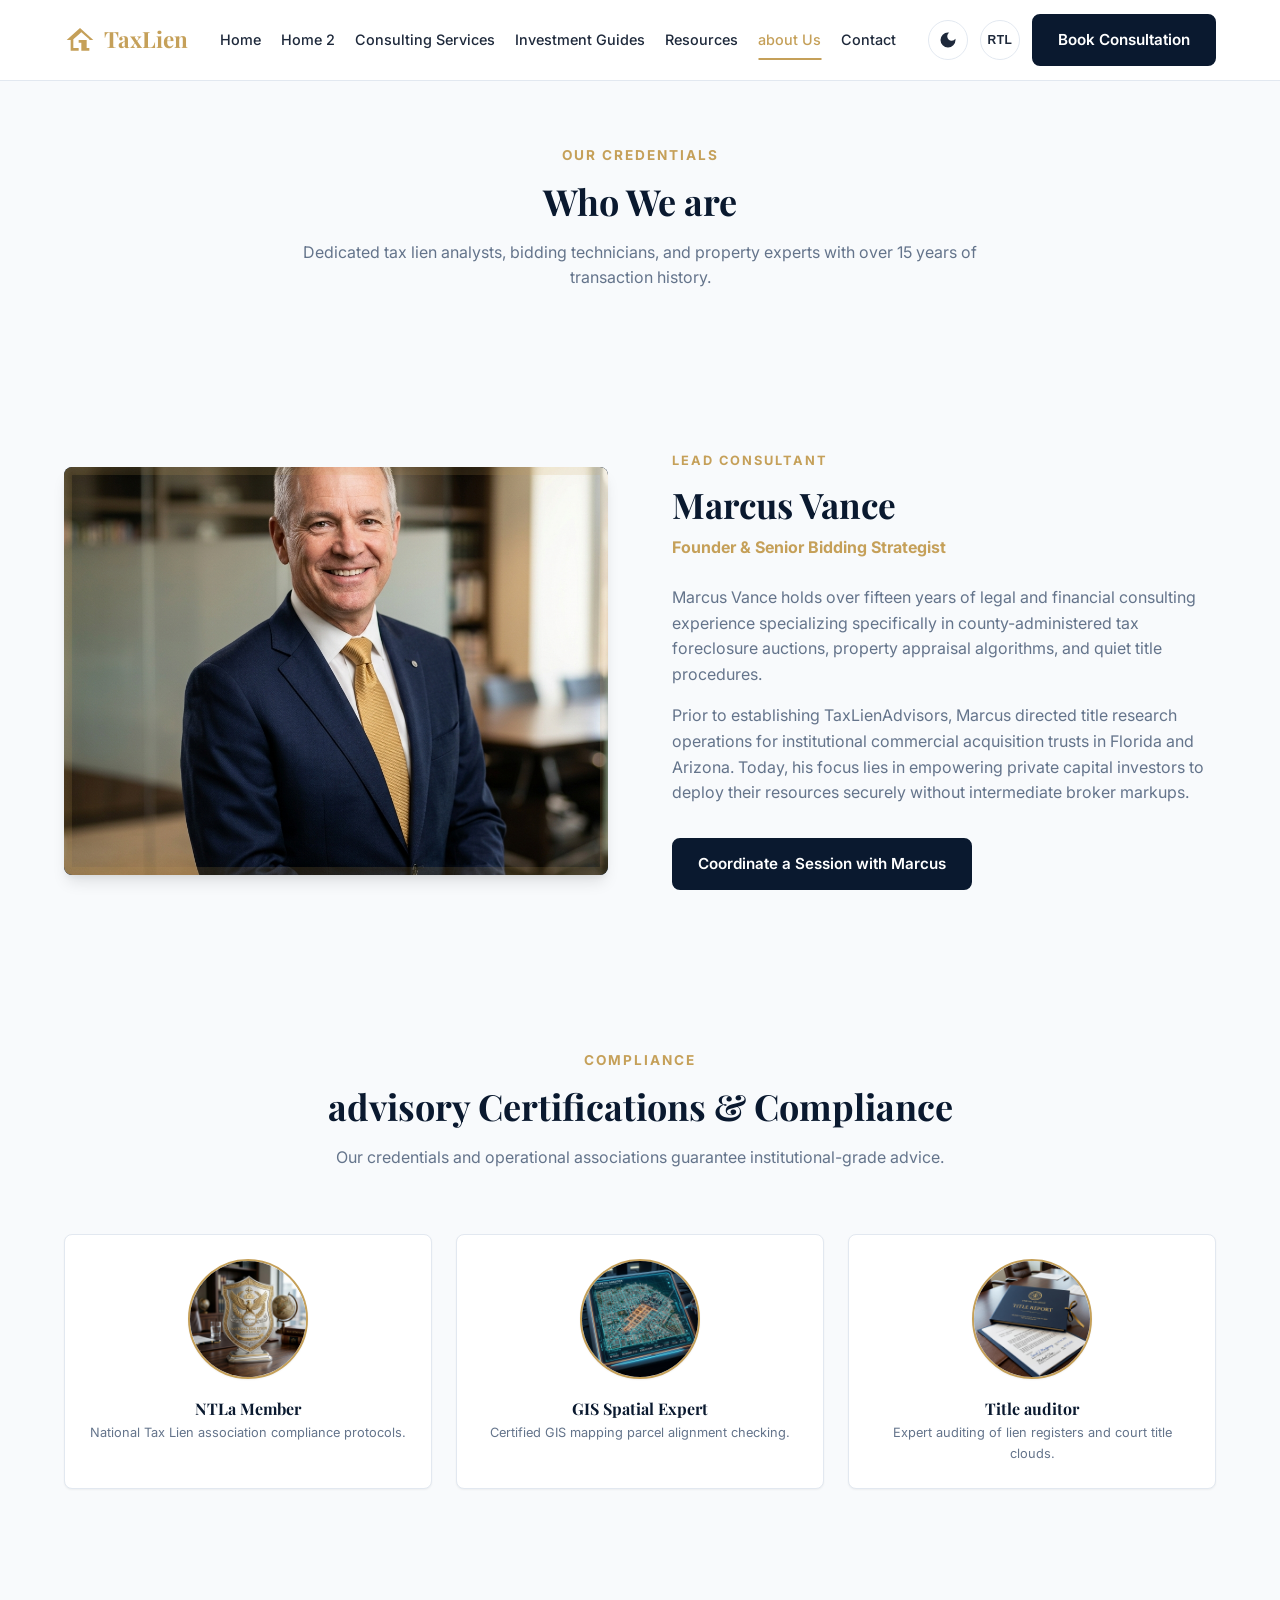
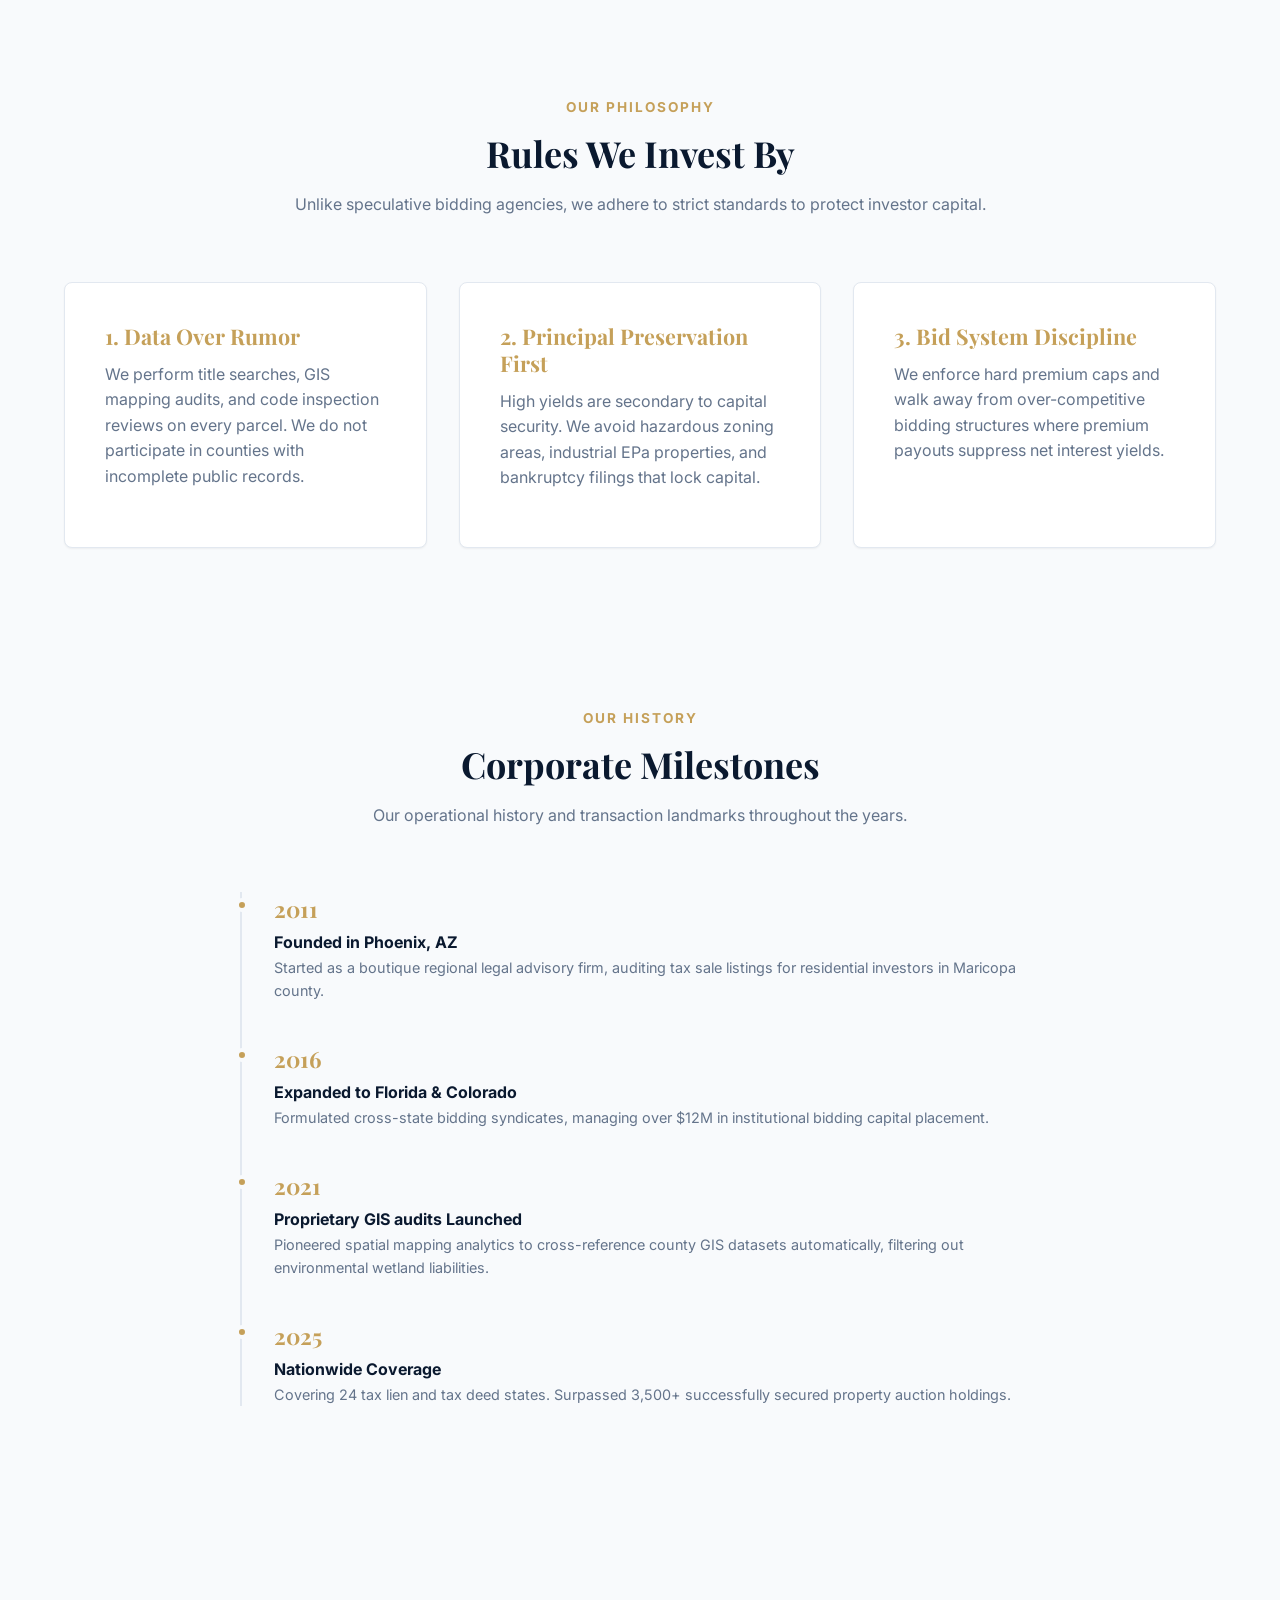
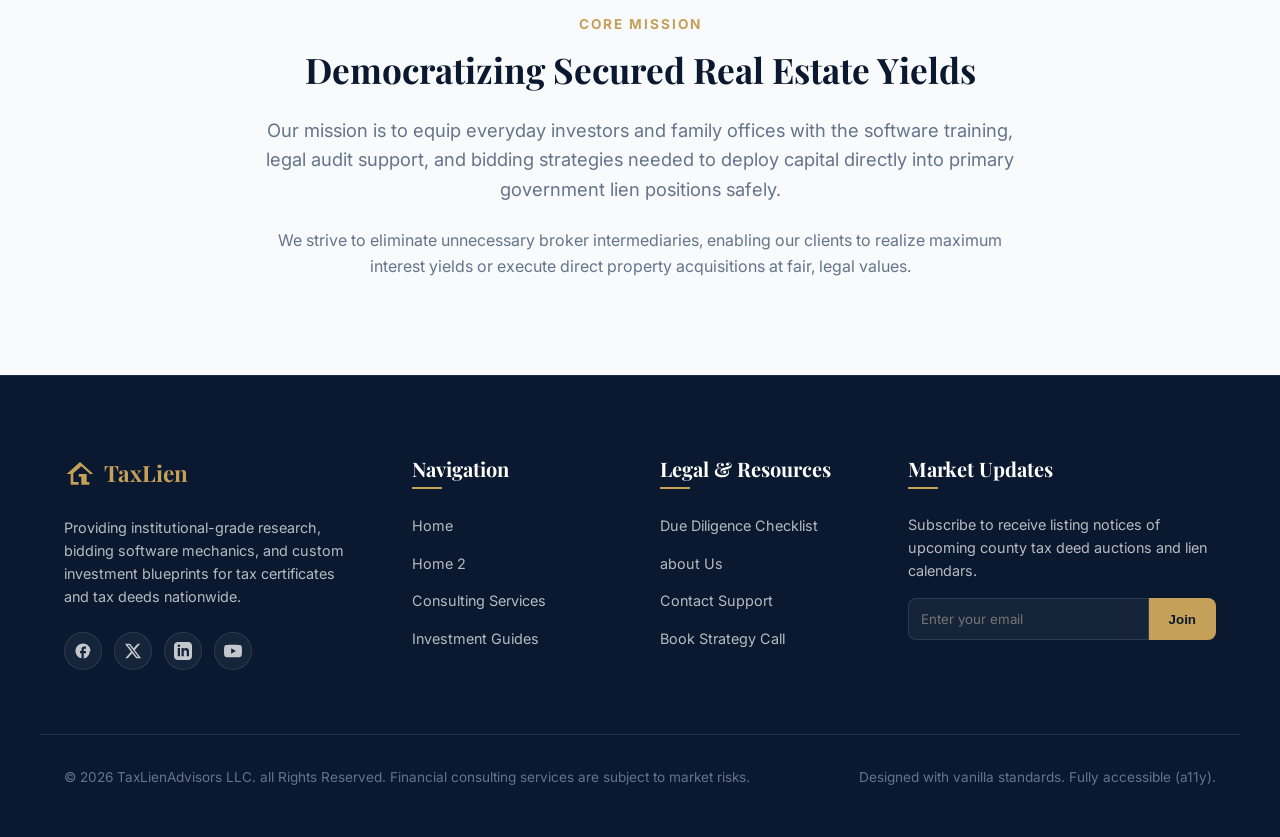
==== about.html @ 8dcf9e61 "commit" ====
<!DOCTYPE html>
<html lang="en" dir="ltr">
<head>
    <meta charset="UTF-8">
    <meta name="viewport" content="width=device-width, initial-scale=1.0">
    <title>about Us | Founder & Philosophy | TaxLienAdvisors</title>
    <meta name="description" content="Meet our senior property consultants. Discover our strict data-driven investment philosophy, mission, and background in county tax lien audits.">
    <meta name="keywords" content="tax auction consultant, property due diligence history, real estate portfolio founder">
    
    <!-- CSS -->
    <link rel="stylesheet" href="styles/main.css?v=1.1">
    
    <!-- Favicon -->
<link rel="icon" type="image/svg+xml" href="favicon.svg">
    
    <style>
        /* Specific enhancements */
        .badge-grid {
            display: grid;
            grid-template-columns: repeat(auto-fit, minmax(200px, 1fr));
            gap: 1.5rem;
            margin-top: 1.5rem;
            margin-bottom: 3rem;
        }
        .badge-card {
            background-color: var(--bg-surface);
            border: 1px solid var(--border);
            border-radius: var(--border-radius);
            padding: 1.5rem;
            text-align: center;
            box-shadow: var(--shadow-sm);
            transition: var(--transition);
        }
        .badge-card:hover {
            transform: translateY(-5px);
            box-shadow: var(--shadow-lg);
            border-color: var(--accent);
        }
        .badge-card img {
            width: 120px;
            height: 120px;
            object-fit: cover;
            border-radius: 50%;
            margin: 0 auto 1.25rem auto;
            display: block;
            border: 2px solid var(--accent);
            box-shadow: var(--shadow-sm);
            background-color: var(--bg);
            transition: var(--transition);
        }
        .badge-card:hover img {
            transform: scale(1.05);
            box-shadow: 0 0 15px rgba(197, 160, 89, 0.4);
        }
        .badge-card svg {
            width: 40px;
            height: 40px;
            fill: var(--accent);
            margin-bottom: 0.75rem;
        }
        
        .milestone-timeline {
            position: relative;
            max-width: 800px;
            margin: 2rem auto 3rem auto;
            padding-inline-start: 2rem;
            border-inline-start: 2px solid var(--border);
        }
        .milestone-item {
            position: relative;
            margin-bottom: 2.5rem;
        }
        .milestone-item:last-child {
            margin-bottom: 0;
        }
        .milestone-item::before {
            content: '';
            position: absolute;
            top: 6px;
            left: -39px; /* adjusts automatically based on LTR/RTL */
            background-color: var(--accent);
            border: 4px solid var(--bg);
            width: 14px;
            height: 14px;
            border-radius: 50%;
            z-index: 2;
        }
        [dir="rtl"] .milestone-item::before {
            left: auto;
            right: -39px;
        }
        .milestone-year {
            font-family: var(--font-serif);
            font-size: 1.4rem;
            font-weight: 700;
            color: var(--accent);
            margin-bottom: 0.25rem;
        }
        @media (max-width: 1024px) {
            .two-col-layout .col-text {
                text-align: center !important;
            }
        }
    </style>
</head>
<body>

    <!-- Header Navigation -->
    <header>
        <div class="container nav-container">
            <a href="index.html" class="logo">
                <svg viewBox="0 0 24 24"><path d="M12 3L2 12h3v8h6v-6h2v6h6v-8h3L12 3zm0 2.2c2.4 2.1 4.7 4.2 7 6.3v6.5h-2v-6h-6v6H7v-6.5c2.3-2.1 4.6-4.2 7-6.3z"/></svg>
                <span>TaxLien</span>
            </a>
            
            <nav class="nav-menu">
                <a href="index.html" class="nav-link">Home</a>
                <a href="home2.html" class="nav-link">Home 2</a>
                <a href="services.html" class="nav-link">Consulting Services</a>
                <a href="guides.html" class="nav-link">Investment Guides</a>
                <a href="resources.html" class="nav-link">Resources</a>
                <a href="about.html" class="nav-link active">about Us</a>
                <a href="contact.html" class="nav-link">Contact</a>
            </nav>

            <div class="nav-controls">
                <button class="btn-icon theme-toggle" aria-label="Toggle Theme">
                    <svg class="theme-icon-light" viewBox="0 0 24 24" width="20" height="20" fill="currentColor">
                        <path d="M12 7c-2.76 0-5 2.24-5 5s2.24 5 5 5 5-2.24 5-5-2.24-5-5-5zM2 13h2c.55 0 1-.45 1-1s-.45-1-1-1H2c-.55 0-1 .45-1 1s.45 1 1 1zm18 0h2c.55 0 1-.45 1-1s-.45-1-1-1h-2c-.55 0-1 .45-1 1s.45 1 1 1zM11 2v2c0 .55.45 1 1 1s1-.45 1-1V2c0-.55-.45-1-1-1s-1 .45-1 1zm0 18v2c0 .55.45 1 1 1s1-.45 1-1v-2c0-.55-.45-1-1-1s-1 .45-1 1zM5.99 4.58a.996.996 0 0 0-1.41 0 .996.996 0 0 0 0 1.41l1.06 1.06c.39.39 1.03.39 1.41 0s.39-1.03 0-1.41L5.99 4.58zm12.37 12.37a.996.996 0 0 0-1.41 0 .996.996 0 0 0 0 1.41l1.06 1.06c.39.39 1.03.39 1.41 0s.39-1.03 0-1.41l-1.06-1.06zm-1.06-10.96c.39-.39.39-1.03 0-1.41a.996.996 0 0 0-1.41 0l-1.06 1.06c-.39.39-.39 1.03 0 1.41s1.03.39 1.41 0l1.06-1.06zM7.05 18.01c.39-.39.39-1.03 0-1.41a.996.996 0 0 0-1.41 0l-1.06 1.06c-.39.39-.39 1.03 0 1.41s1.03.39 1.41 0l1.06-1.06z"/>
                    </svg>
                    <svg class="theme-icon-dark" viewBox="0 0 24 24" width="20" height="20" fill="currentColor">
                        <path d="M12 3a9 9 0 1 0 9 9c0-.46-.04-.92-.1-1.36a5.38 5.38 0 0 1-4.4 2.26 5.4 5.4 0 0 1-5.4-5.4c0-1.8 1-3.39 2.45-4.2A9 9 0 0 0 12 3z"/>
                    </svg>
                </button>
                <button class="btn-icon rtl-toggle" aria-label="Toggle Direction">
                    <span style="font-weight: 700; font-size: 0.75rem; letter-spacing: 0.5px;">RTL</span>
                </button>
                <a href="booking.html" class="btn btn-primary">Book Consultation</a>
                <button class="hamburger" aria-label="Menu">
                    <span></span>
                    <span></span>
                    <span></span>
                </button>
            </div>
        </div>
    </header>

    <!-- Mobile Navigation Drawer -->
    <div class="mobile-nav">
        <ul class="mobile-menu">
            <li><a href="index.html" class="mobile-link">Home</a></li>
            <li><a href="home2.html" class="mobile-link">Home 2</a></li>
            <li><a href="services.html" class="mobile-link">Consulting Services</a></li>
            <li><a href="guides.html" class="mobile-link">Investment Guides</a></li>
            <li><a href="resources.html" class="mobile-link">Resources</a></li>
            <li><a href="about.html" class="mobile-link active">about Us</a></li>
            <li><a href="contact.html" class="mobile-link">Contact</a></li>
        </ul>
        <a href="booking.html" class="btn btn-cta">Book a Consultation</a>
    </div>

    <!-- Main Content -->
    <main>
        
        <!-- Header Banner -->
        <section class="section-bg" style="padding-block: 4rem;">
            <div class="container text-center">
                <div class="section-header" style="margin-bottom: 0;">
                    <span class="section-tag">Our Credentials</span>
                    <h1 class="section-title">Who We are</h1>
                    <p>Dedicated tax lien analysts, bidding technicians, and property experts with over 15 years of transaction history.</p>
                </div>
            </div>
        </section>

        <!-- Profile Section -->
        <section class="container two-col-layout animated">
            <div class="col-image" style="background-color: var(--secondary); overflow: hidden;">
                <img src="images/advisor_portrait.png" alt="Marcus Vance Lead advisor" style="width:100%; height:100%; object-fit:cover; border-radius:var(--border-radius);">
            </div>
            <div class="col-text">
                <span class="section-tag" style="font-size: 0.8rem;">Lead Consultant</span>
                <h2 style="font-size: 2.2rem; margin-bottom: 0.5rem; font-family: var(--font-serif);">Marcus Vance</h2>
                <span style="font-weight: 700; color: var(--accent); display: block; margin-bottom: 1.5rem;">Founder & Senior Bidding Strategist</span>
                <p>Marcus Vance holds over fifteen years of legal and financial consulting experience specializing specifically in county-administered tax foreclosure auctions, property appraisal algorithms, and quiet title procedures.</p>
                <p>Prior to establishing TaxLienAdvisors, Marcus directed title research operations for institutional commercial acquisition trusts in Florida and Arizona. Today, his focus lies in empowering private capital investors to deploy their resources securely without intermediate broker markups.</p>
                <a href="booking.html" class="btn btn-primary" style="margin-top: 1rem;">Coordinate a Session with Marcus</a>
            </div>
        </section>

        <!-- NEW SECTION 1: Consultant Professional Certifications Grid -->
        <section class="section-bg">
            <div class="container">
                <div class="section-header animated">
                    <span class="section-tag">Compliance</span>
                    <h2 class="section-title">advisory Certifications & Compliance</h2>
                    <p style="margin-bottom: 0;">Our credentials and operational associations guarantee institutional-grade advice.</p>
                </div>
                
                <div class="badge-grid">
                    <div class="badge-card animated">
                        <img src="images/about_ntla.png" alt="NTLa Member" class="badge-img">
                        <h4 style="font-family: var(--font-serif); margin-bottom: 0.25rem;">NTLa Member</h4>
                        <p style="font-size: 0.8rem; margin-bottom:0; color: var(--text-muted);">National Tax Lien association compliance protocols.</p>
                    </div>

                    <div class="badge-card animated">
                        <img src="images/about_gis.png" alt="GIS Spatial Expert" class="badge-img">
                        <h4 style="font-family: var(--font-serif); margin-bottom: 0.25rem;">GIS Spatial Expert</h4>
                        <p style="font-size: 0.8rem; margin-bottom:0; color: var(--text-muted);">Certified GIS mapping parcel alignment checking.</p>
                    </div>

                    <div class="badge-card animated">
                        <img src="images/about_title_auditor.png" alt="Title auditor" class="badge-img">
                        <h4 style="font-family: var(--font-serif); margin-bottom: 0.25rem;">Title auditor</h4>
                        <p style="font-size: 0.8rem; margin-bottom:0; color: var(--text-muted);">Expert auditing of lien registers and court title clouds.</p>
                    </div>
                </div>
            </div>
        </section>

        <!-- Philosophy Section -->
        <section class="container">
            <div class="section-header animated">
                <span class="section-tag">Our Philosophy</span>
                <h2 class="section-title">Rules We Invest By</h2>
                <p>Unlike speculative bidding agencies, we adhere to strict standards to protect investor capital.</p>
            </div>
            <div class="card-grid" style="grid-template-columns: repeat(auto-fit, minmax(280px, 1fr));">
                
                <div class="card animated">
                    <h3 class="card-title" style="color: var(--accent);">1. Data Over Rumor</h3>
                    <p>We perform title searches, GIS mapping audits, and code inspection reviews on every parcel. We do not participate in counties with incomplete public records.</p>
                </div>

                <div class="card animated">
                    <h3 class="card-title" style="color: var(--accent);">2. Principal Preservation First</h3>
                    <p>High yields are secondary to capital security. We avoid hazardous zoning areas, industrial EPa properties, and bankruptcy filings that lock capital.</p>
                </div>

                <div class="card animated">
                    <h3 class="card-title" style="color: var(--accent);">3. Bid System Discipline</h3>
                    <p>We enforce hard premium caps and walk away from over-competitive bidding structures where premium payouts suppress net interest yields.</p>
                </div>

            </div>
        </section>

        <!-- NEW SECTION 2: Historical Corporate Milestones Timeline -->
        <section class="section-bg">
            <div class="container">
                <div class="section-header animated">
                    <span class="section-tag">Our History</span>
                    <h2 class="section-title">Corporate Milestones</h2>
                    <p style="margin-bottom: 0;">Our operational history and transaction landmarks throughout the years.</p>
                </div>
                
                <div class="milestone-timeline">
                    <div class="milestone-item animated">
                        <div class="milestone-year">2011</div>
                        <h4 style="font-family: var(--font-sans); margin-bottom:0.25rem;">Founded in Phoenix, AZ</h4>
                        <p style="font-size:0.9rem; color:var(--text-muted); margin-bottom:0;">Started as a boutique regional legal advisory firm, auditing tax sale listings for residential investors in Maricopa county.</p>
                    </div>

                    <div class="milestone-item animated">
                        <div class="milestone-year">2016</div>
                        <h4 style="font-family: var(--font-sans); margin-bottom:0.25rem;">Expanded to Florida & Colorado</h4>
                        <p style="font-size:0.9rem; color:var(--text-muted); margin-bottom:0;">Formulated cross-state bidding syndicates, managing over $12M in institutional bidding capital placement.</p>
                    </div>

                    <div class="milestone-item animated">
                        <div class="milestone-year">2021</div>
                        <h4 style="font-family: var(--font-sans); margin-bottom:0.25rem;">Proprietary GIS audits Launched</h4>
                        <p style="font-size:0.9rem; color:var(--text-muted); margin-bottom:0;">Pioneered spatial mapping analytics to cross-reference county GIS datasets automatically, filtering out environmental wetland liabilities.</p>
                    </div>

                    <div class="milestone-item animated">
                        <div class="milestone-year">2025</div>
                        <h4 style="font-family: var(--font-sans); margin-bottom:0.25rem;">Nationwide Coverage</h4>
                        <p style="font-size:0.9rem; color:var(--text-muted); margin-bottom:0;">Covering 24 tax lien and tax deed states. Surpassed 3,500+ successfully secured property auction holdings.</p>
                    </div>
                </div>
            </div>
        </section>

        <!-- Core Mission Section -->
        <section class="container animated" style="max-width: 800px; text-align: center;">
            <span class="section-tag">Core Mission</span>
            <h2 style="font-family: var(--font-serif); font-size: 2.2rem; margin-bottom: 1.5rem; color: var(--primary);">Democratizing Secured Real Estate Yields</h2>
            <p style="font-size: 1.15rem; margin-bottom: 1.5rem;">Our mission is to equip everyday investors and family offices with the software training, legal audit support, and bidding strategies needed to deploy capital directly into primary government lien positions safely.</p>
            <p>We strive to eliminate unnecessary broker intermediaries, enabling our clients to realize maximum interest yields or execute direct property acquisitions at fair, legal values.</p>
        </section>

    </main>

    <!-- Footer -->
    <footer>
        <div class="container footer-grid">
            <div class="footer-col">
                <a href="index.html" class="logo" style="color:#ffffff; margin-bottom: 1.5rem;">
                    <svg viewBox="0 0 24 24"><path d="M12 3L2 12h3v8h6v-6h2v6h6v-8h3L12 3zm0 2.2c2.4 2.1 4.7 4.2 7 6.3v6.5h-2v-6h-6v6H7v-6.5c2.3-2.1 4.6-4.2 7-6.3z"/></svg>
                    <span>TaxLien</span>
                </a>
                <p>Providing institutional-grade research, bidding software mechanics, and custom investment blueprints for tax certificates and tax deeds nationwide.</p>
            </div>
            <div class="footer-col">
                <h3>Navigation</h3>
                <ul class="footer-links">
                    <li><a href="index.html">Home</a></li>
                    <li><a href="home2.html">Home 2</a></li>
                    <li><a href="services.html">Consulting Services</a></li>
                    <li><a href="guides.html">Investment Guides</a></li>
                </ul>
            </div>
            <div class="footer-col">
                <h3>Legal & Resources</h3>
                <ul class="footer-links">
                    <li><a href="resources.html">Due Diligence Checklist</a></li>
                    <li><a href="about.html">about Us</a></li>
                    <li><a href="contact.html">Contact Support</a></li>
                    <li><a href="booking.html">Book Strategy Call</a></li>
                </ul>
            </div>
            <div class="footer-col">
                <h3>Market Updates</h3>
                <p>Subscribe to receive listing notices of upcoming county tax deed auctions and lien calendars.</p>
                <div class="footer-newsletter">
                    <input type="email" placeholder="Enter your email" aria-label="Newsletter email">
                    <button type="button" aria-label="Subscribe">Join</button>
                </div>
            </div>
        </div>
        <div class="container footer-bottom">
            <p>&copy; 2026 TaxLienAdvisors LLC. all Rights Reserved. Financial consulting services are subject to market risks.</p>
            <p>Designed with vanilla standards. Fully accessible (a11y).</p>
        </div>
    </footer>

    <!-- JS -->
    <script src="js/main.js" defer></script>
</body>
</html>
---- styles/main.css ----
@import url('https://fonts.googleapis.com/css2?family=Inter:wght@300;400;500;600;700&family=Playfair+Display:ital,wght@0,400;0,600;0,700;1,400&display=swap');

:root {
    --primary: #0a192f;       /* Deep Navy */
    --primary-rgb: 10, 25, 47;
    --secondary: #172a45;     /* Slate Navy */
    --accent: #c5a059;        /* Warm Gold */
    --accent-hover: #e0c080;  /* Bright Gold */
    --accent-rgb: 197, 160, 89;
    
    --bg: #f8fafc;            /* Off-white */
    --bg-surface: #ffffff;    /* Pure White */
    --bg-navbar: rgba(255, 255, 255, 0.95);
    
    --text: #1e293b;          /* Dark Slate */
    --text-muted: #64748b;    /* Muted Slate */
    --text-inverse: #f8fafc;  /* Light Text */
    
    --border: #e2e8f0;
    
    --shadow-sm: 0 1px 2px 0 rgba(0, 0, 0, 0.05);
    --shadow-md: 0 4px 6px -1px rgba(0, 0, 0, 0.1), 0 2px 4px -1px rgba(0, 0, 0, 0.06);
    --shadow-lg: 0 10px 15px -3px rgba(0, 0, 0, 0.1), 0 4px 6px -2px rgba(0, 0, 0, 0.05);
    --shadow-gold: 0 10px 30px -10px rgba(197, 160, 89, 0.15);
    
    --font-serif: 'Playfair Display', Georgia, serif;
    --font-sans: 'Inter', system-ui, -apple-system, sans-serif;
    
    --transition: all 0.3s cubic-bezier(0.4, 0, 0.2, 1);
    --border-radius: 8px;
}

[data-theme="dark"] {
    --primary: #cbd5e1;
    --secondary: #94a3b8;
    --bg: #070d19;            /* Deepest Navy */
    --bg-surface: #0f172a;    /* Navy Card Background */
    --bg-navbar: rgba(7, 13, 25, 0.95);
    
    --text: #f8fafc;          /* White Slate */
    --text-muted: #94a3b8;    /* Muted Gray */
    --text-inverse: #0f172a;
    
    --border: #1e293b;
    
    --shadow-sm: 0 1px 2px 0 rgba(0, 0, 0, 0.3);
    --shadow-md: 0 4px 6px -1px rgba(0, 0, 0, 0.4), 0 2px 4px -1px rgba(0, 0, 0, 0.3);
    --shadow-lg: 0 10px 15px -3px rgba(0, 0, 0, 0.5), 0 4px 6px -2px rgba(0, 0, 0, 0.4);
    --shadow-gold: 0 10px 30px -10px rgba(197, 160, 89, 0.25);
}

/* Base Styles */
*, *::before, *::after {
    box-sizing: border-box;
    margin: 0;
    padding: 0;
}

html {
    scroll-behavior: smooth;
    font-size: 16px;
}

body {
    font-family: var(--font-sans);
    background-color: var(--bg);
    color: var(--text);
    line-height: 1.6;
    overflow-x: hidden;
    transition: background-color 0.3s ease, color 0.3s ease;
}

/* Typography */
h1, h2, h3, h4, h5, h6 {
    font-family: var(--font-serif);
    font-weight: 700;
    color: var(--primary);
    line-height: 1.25;
}

[data-theme="dark"] h1, 
[data-theme="dark"] h2, 
[data-theme="dark"] h3, 
[data-theme="dark"] h4 {
    color: #ffffff;
}

p {
    margin-bottom: 1rem;
    color: var(--text-muted);
}

a {
    color: inherit;
    text-decoration: none;
    transition: var(--transition);
}

/* Utility Containers */
.container {
    width: 100%;
    max-width: 1200px;
    margin-inline: auto;
    padding-inline: 1.5rem;
}

/* Header & Navigation */
header {
    position: sticky;
    top: 0;
    z-index: 1000;
    background-color: var(--bg-navbar);
    border-bottom: 1px solid var(--border);
    backdrop-filter: blur(12px);
    transition: var(--transition);
}

header.scrolled {
    box-shadow: var(--shadow-md);
}

.nav-container {
    display: flex;
    justify-content: space-between;
    align-items: center;
    height: 80px;
}

.logo {
    display: flex;
    align-items: center;
    gap: 0.5rem;
    font-family: var(--font-serif);
    font-size: 1.4rem;
    font-weight: 700;
    color: #0a192f;
    flex-shrink: 0;
    white-space: nowrap;
}

[data-theme="dark"] .logo {
    color: #ffffff;
}

.logo span {
    color: var(--accent);
}

.logo svg {
    width: 32px;
    height: 32px;
    fill: var(--accent);
}

.nav-menu {
    display: flex;
    align-items: center;
    gap: 1.25rem;
    list-style: none;
    flex-shrink: 1;
}

.nav-link {
    font-size: 0.9rem;
    font-weight: 500;
    color: var(--text);
    position: relative;
    padding-block: 0.5rem;
    white-space: nowrap;
}

.nav-link::after {
    content: '';
    position: absolute;
    bottom: 0;
    left: 50%;
    transform: translateX(-50%);
    width: 0;
    height: 2px;
    background-color: var(--accent);
    transition: var(--transition);
}

.nav-link:hover::after,
.nav-link.active::after {
    width: 100%;
}

.nav-link:hover,
.nav-link.active {
    color: var(--accent);
}

/* Controls */
.nav-controls {
    display: flex;
    align-items: center;
    gap: 0.75rem;
    flex-shrink: 0;
}

.btn-icon {
    background: none;
    border: 1px solid var(--border);
    width: 40px;
    height: 40px;
    border-radius: 50%;
    cursor: pointer;
    display: flex;
    align-items: center;
    justify-content: center;
    color: var(--text);
    transition: var(--transition);
}

.btn-icon:hover {
    background-color: var(--border);
    border-color: var(--accent);
    color: var(--accent);
}

.btn-icon svg {
    width: 20px;
    height: 20px;
    fill: currentColor;
    transition: transform 0.5s cubic-bezier(0.68, -0.55, 0.265, 1.55);
}

.btn-icon:hover svg {
    transform: rotate(45deg) scale(1.1);
}

/* Hide theme icons appropriately */
.theme-icon-light,
.theme-icon-dark {
    display: none;
}

[data-theme="dark"] .theme-icon-light {
    display: block;
}

html:not([data-theme="dark"]) .theme-icon-dark {
    display: block;
}

/* Buttons */
.btn {
    display: inline-flex;
    align-items: center;
    justify-content: center;
    padding: 0.75rem 1.5rem;
    font-size: 0.95rem;
    font-weight: 600;
    border-radius: var(--border-radius);
    cursor: pointer;
    transition: transform 0.3s cubic-bezier(0.175, 0.885, 0.32, 1.275), box-shadow 0.3s ease, background-color 0.3s ease, border-color 0.3s ease, color 0.3s ease;
    border: 2px solid transparent;
    gap: 0.5rem;
}

.btn-primary {
    background-color: #0a192f;
    color: #ffffff;
    border-color: #0a192f;
}

.btn-primary:hover {
    background-color: var(--accent);
    border-color: var(--accent);
    color: #0a192f;
    box-shadow: var(--shadow-gold);
    transform: translateY(-2px);
}

[data-theme="dark"] .btn-primary {
    background-color: var(--accent);
    color: #0a192f;
    border-color: var(--accent);
}

[data-theme="dark"] .btn-primary:hover {
    background-color: #ffffff;
    border-color: #ffffff;
    color: #0a192f;
    box-shadow: 0 10px 30px rgba(255, 255, 255, 0.1);
}

.btn-secondary {
    background: transparent;
    border-color: var(--accent);
    color: var(--accent);
}

.btn-secondary:hover {
    background-color: var(--accent);
    color: #0a192f;
    transform: translateY(-2px);
}

.btn-cta {
    background-color: var(--accent);
    color: #0a192f;
    border-color: var(--accent);
}

.btn-cta:hover {
    background-color: #ffffff;
    color: #0a192f;
    border-color: #ffffff;
    box-shadow: var(--shadow-md);
    transform: translateY(-2px);
}

/* Hamburger Menu */
.hamburger {
    display: none;
    flex-direction: column;
    gap: 6px;
    background: none;
    border: none;
    cursor: pointer;
    width: 30px;
    z-index: 1001;
}

.hamburger span {
    display: block;
    width: 100%;
    height: 3px;
    background-color: var(--text);
    border-radius: 2px;
    transition: var(--transition);
}

/* Mobile Slide-in Menu */
.mobile-nav {
    position: fixed;
    top: 0;
    inset-inline-end: -100%;
    width: 320px;
    height: 100vh;
    background-color: var(--bg-surface);
    box-shadow: var(--shadow-lg);
    z-index: 999;
    padding: 100px 2rem 2rem 2rem;
    display: flex;
    flex-direction: column;
    gap: 2rem;
    transition: var(--transition);
}

.mobile-nav.active {
    inset-inline-end: 0;
}

.mobile-menu {
    list-style: none;
    display: flex;
    flex-direction: column;
    gap: 1.5rem;
}

.mobile-link {
    font-size: 1.15rem;
    font-weight: 600;
    color: var(--text);
}

.mobile-link:hover,
.mobile-link.active {
    color: var(--accent);
}

/* Sections */
section {
    padding-block: 5rem;
}

.section-bg {
    background-color: var(--bg-secondary);
}

.section-header {
    text-align: center;
    max-width: 700px;
    margin-inline: auto;
    margin-bottom: 4rem;
}

.section-tag {
    color: var(--accent);
    text-transform: uppercase;
    font-size: 0.85rem;
    font-weight: 700;
    letter-spacing: 2px;
    display: block;
    margin-bottom: 0.75rem;
}

.section-title {
    font-size: 2.25rem;
    margin-bottom: 1rem;
}

/* Hero Section */
.hero {
    display: flex;
    align-items: center;
    min-height: calc(100vh - 80px);
    background: linear-gradient(135deg, rgba(255, 255, 255, 0.9) 0%, rgba(248, 250, 252, 0.85) 100%), 
                url("../images/hero_light.png");
    background-size: cover;
    background-position: center;
    color: var(--text);
    padding-block: 4rem;
}

[data-theme="dark"] .hero {
    background: linear-gradient(135deg, rgba(7, 13, 25, 0.95) 0%, rgba(16, 31, 66, 0.9) 100%),
                url("../images/hero_dark.png");
    background-size: cover;
    background-position: center;
    color: #ffffff;
}

[data-theme="dark"] .hero-content h1 {
    color: #ffffff;
}

[data-theme="dark"] .hero-content p {
    color: rgba(255, 255, 255, 0.85);
}

[data-theme="dark"] .stat-item p {
    color: rgba(255, 255, 255, 0.7);
}

[data-theme="dark"] .hero-card {
    background: rgba(255, 255, 255, 0.05);
    border: 1px solid rgba(255, 255, 255, 0.1);
    box-shadow: 0 20px 50px rgba(0, 0, 0, 0.3);
}

[data-theme="dark"] .hero-card h3 {
    color: #ffffff;
}

[data-theme="dark"] .hero-card-list li {
    color: #ffffff;
}

[data-theme="dark"] .hero-card-desc {
    color: rgba(255, 255, 255, 0.75);
}

.hero-grid {
    display: grid;
    grid-template-columns: 1.2fr 0.8fr;
    gap: 4rem;
    align-items: center;
}

.hero-content h1 {
    font-size: 3.5rem;
    color: var(--primary);
    margin-bottom: 1.5rem;
}

.hero-content h1 span {
    color: var(--accent);
}

.hero-content p {
    font-size: 1.15rem;
    color: var(--text-muted);
    margin-bottom: 2.5rem;
}

.hero-buttons {
    display: flex;
    gap: 1rem;
    flex-wrap: wrap;
    margin-bottom: 3.5rem;
}

.hero-stats {
    display: flex;
    gap: 3rem;
}

.stat-item h3 {
    font-size: 2.5rem;
    color: var(--accent);
    margin-bottom: 0.25rem;
}

.stat-item p {
    font-size: 0.9rem;
    color: var(--text-muted);
    margin-bottom: 0;
}

.hero-visual {
    position: relative;
    display: flex;
    justify-content: center;
    align-items: center;
}

@keyframes goldGlow {
    0% { box-shadow: 0 20px 50px rgba(0, 0, 0, 0.3), 0 0 0 0px rgba(197, 160, 89, 0.15); }
    50% { box-shadow: 0 20px 50px rgba(0, 0, 0, 0.3), 0 0 20px 6px rgba(197, 160, 89, 0.35); }
    100% { box-shadow: 0 20px 50px rgba(0, 0, 0, 0.3), 0 0 0 0px rgba(197, 160, 89, 0.15); }
}

.hero-card {
    background: rgba(10, 25, 47, 0.02);
    border: 1px solid rgba(10, 25, 47, 0.08);
    backdrop-filter: blur(16px);
    border-radius: 12px;
    padding: 2rem;
    width: 100%;
    max-width: 400px;
    box-shadow: var(--shadow-md);
    position: relative;
    animation: goldGlow 4s infinite alternate ease-in-out;
}

.hero-card::before {
    content: '';
    position: absolute;
    top: -2px;
    left: -2px;
    right: -2px;
    bottom: -2px;
    border-radius: 14px;
    background: linear-gradient(45deg, var(--accent), transparent, var(--accent));
    z-index: -1;
    opacity: 0.3;
}

.card-tag {
    background-color: rgba(197, 160, 89, 0.2);
    color: var(--accent);
    font-weight: 700;
    padding: 0.25rem 0.75rem;
    font-size: 0.8rem;
    border-radius: 50px;
    text-transform: uppercase;
    display: inline-block;
    margin-bottom: 1rem;
}

.hero-card h3 {
    color: var(--primary);
    font-size: 1.5rem;
    margin-bottom: 1rem;
}

.hero-card-desc {
    color: var(--text-muted);
}

.hero-card-list {
    list-style: none;
    display: flex;
    flex-direction: column;
    gap: 0.75rem;
}

.hero-card-list li {
    display: flex;
    align-items: center;
    gap: 0.75rem;
    font-size: 0.95rem;
}

.hero-card-list svg {
    fill: var(--accent);
    width: 18px;
    height: 18px;
    flex-shrink: 0;
}

/* Card Grids */
.card-grid {
    display: grid;
    grid-template-columns: repeat(auto-fit, minmax(320px, 1fr));
    gap: 2rem;
}

.card {
    background-color: var(--bg-surface);
    border: 1px solid var(--border);
    border-radius: var(--border-radius);
    padding: 2.5rem;
    transition: transform 0.4s cubic-bezier(0.165, 0.84, 0.44, 1), box-shadow 0.4s cubic-bezier(0.165, 0.84, 0.44, 1), border-color 0.4s ease;
    box-shadow: var(--shadow-sm);
    position: relative;
    overflow: hidden;
    display: flex;
    flex-direction: column;
}

.card .btn-learn {
    margin-top: auto !important;
}

.card::after {
    content: '';
    position: absolute;
    top: 0;
    left: 0;
    width: 100%;
    height: 4px;
    background-color: var(--accent);
    transform: scaleX(0);
    transform-origin: left;
    transition: var(--transition);
}

.card:hover::after {
    transform: scaleX(1);
}

.card:hover {
    transform: translateY(-6px);
    box-shadow: var(--shadow-lg);
    border-color: var(--accent);
}

.card-icon {
    width: 60px;
    height: 60px;
    background-color: rgba(197, 160, 89, 0.1);
    border-radius: var(--border-radius);
    display: flex;
    align-items: center;
    justify-content: center;
    margin-bottom: 1.5rem;
    color: var(--accent);
}

.card-icon svg {
    width: 30px;
    height: 30px;
    fill: currentColor;
}

.card-img {
    width: 100%;
    height: auto;
    aspect-ratio: 16 / 9;
    max-height: 200px;
    object-fit: cover;
    border-radius: var(--border-radius);
    margin-bottom: 1.5rem;
    display: block;
}

.card-title {
    font-size: 1.35rem;
    margin-bottom: 0.75rem;
    font-family: var(--font-serif);
}

/* Two Column Layouts */
.two-col-layout {
    display: grid;
    grid-template-columns: 1fr 1fr;
    gap: 4rem;
    align-items: center;
}

.col-image {
    position: relative;
    border-radius: var(--border-radius);
    overflow: hidden;
    box-shadow: var(--shadow-lg);
    aspect-ratio: 4/3;
    background-color: var(--secondary);
    display: flex;
    align-items: center;
    justify-content: center;
    color: var(--accent);
}

.col-image svg {
    width: 80px;
    height: 80px;
    opacity: 0.3;
}

.col-image::before {
    content: '';
    position: absolute;
    inset: 0;
    border: 8px solid var(--accent);
    opacity: 0.15;
    z-index: 1;
    pointer-events: none;
}

/* Success Stories Timeline/List */
.success-stories {
    display: flex;
    flex-direction: column;
    gap: 2rem;
}

.story-card {
    display: grid;
    grid-template-columns: 350px 1fr;
    border: 1px solid var(--border);
    border-radius: var(--border-radius);
    overflow: hidden;
    background-color: var(--bg-surface);
    box-shadow: var(--shadow-sm);
}

.story-img-placeholder {
    background-color: #0a192f;
    color: var(--accent);
    display: flex;
    flex-direction: column;
    justify-content: center;
    align-items: center;
    font-family: var(--font-serif);
    padding: 2rem;
    text-align: center;
    gap: 1rem;
}

.story-img-placeholder svg {
    width: 50px;
    height: 50px;
}

.story-body {
    padding: 2.5rem;
    display: flex;
    flex-direction: column;
    justify-content: space-between;
}

.story-metrics {
    display: flex;
    gap: 2rem;
    border-top: 1px solid var(--border);
    padding-top: 1.5rem;
    margin-top: 1.5rem;
}

.metric-box h4 {
    font-size: 1.4rem;
    color: var(--accent);
}

.metric-box span {
    font-size: 0.8rem;
    color: var(--text-muted);
}

/* Video Hero Section (Home 2) */
.video-hero {
    position: relative;
    height: 85vh;
    display: flex;
    align-items: center;
    justify-content: center;
    overflow: hidden;
    color: var(--text);
    text-align: center;
}

.video-placeholder {
    position: absolute;
    inset: 0;
    background: linear-gradient(to bottom, rgba(255, 255, 255, 0.9), rgba(248, 250, 252, 0.85)),
                url("../images/hero_light.png");
    background-size: cover;
    background-position: center;
    z-index: -1;
    display: flex;
    justify-content: center;
    align-items: center;
}

[data-theme="dark"] .video-placeholder {
    background: linear-gradient(to bottom, rgba(7, 13, 25, 0.95), rgba(7, 13, 25, 0.7)),
                url("../images/hero_dark.png");
    background-size: cover;
    background-position: center;
}

.video-animation {
    width: 150%;
    height: 150%;
    opacity: 0.05;
    background-image: 
        radial-gradient(circle at 20% 30%, var(--accent) 1px, transparent 1px),
        radial-gradient(circle at 75% 60%, var(--accent) 2px, transparent 2px);
    background-size: 80px 80px;
    animation: panbg 30s linear infinite;
}

@keyframes panbg {
    from { background-position: 0 0; }
    to { background-position: 1000px 500px; }
}

.video-hero-content {
    max-width: 800px;
    padding-inline: 1.5rem;
}

.video-hero-content h1 {
    font-size: 3.5rem;
    color: var(--primary);
    margin-bottom: 1.5rem;
}

.video-hero-content h1 span {
    color: var(--accent);
}

.video-hero-content p {
    color: var(--text-muted);
}

[data-theme="dark"] .video-hero {
    color: #ffffff;
}

[data-theme="dark"] .video-hero-content h1 {
    color: #ffffff;
}

[data-theme="dark"] .video-hero-content p {
    color: rgba(255, 255, 255, 0.9);
}

/* Lead Capture Quick Form */
.quick-form-card {
    background-color: var(--bg-surface);
    border: 1px solid var(--border);
    border-radius: var(--border-radius);
    padding: 2.5rem;
    box-shadow: var(--shadow-lg);
    max-width: 600px;
    margin-inline: auto;
}

.form-group {
    margin-bottom: 1.5rem;
    text-align: start;
}

.form-group label {
    display: block;
    font-size: 0.9rem;
    font-weight: 600;
    margin-bottom: 0.5rem;
    color: var(--text);
}

.form-control {
    width: 100%;
    padding: 0.75rem 1rem;
    font-family: var(--font-sans);
    font-size: 0.95rem;
    border: 1px solid var(--border);
    background-color: var(--bg);
    color: var(--text);
    border-radius: var(--border-radius);
    transition: var(--transition);
}

.form-control:focus {
    outline: none;
    border-color: var(--accent);
    box-shadow: 0 0 0 3px rgba(197, 160, 89, 0.15);
}

.form-row {
    display: grid;
    grid-template-columns: 1fr 1fr;
    gap: 1.5rem;
}

/* Auction Ticker Styles */
.auction-ticker {
    display: grid;
    grid-template-columns: repeat(auto-fit, minmax(280px, 1fr));
    gap: 1.5rem;
}

.ticker-card {
    background-color: var(--bg-surface);
    border: 1px solid var(--border);
    border-radius: var(--border-radius);
    padding: 1.5rem;
    position: relative;
    box-shadow: var(--shadow-sm);
}

.ticker-status {
    position: absolute;
    top: 1rem;
    inset-inline-end: 1rem;
    padding: 0.25rem 0.5rem;
    font-size: 0.75rem;
    font-weight: 700;
    border-radius: 4px;
    text-transform: uppercase;
}

.status-active {
    background-color: rgba(16, 185, 129, 0.1);
    color: #10b981;
}

.status-pending {
    background-color: rgba(245, 158, 11, 0.1);
    color: #f59e0b;
}

.ticker-location {
    font-size: 1.15rem;
    font-family: var(--font-serif);
    margin-bottom: 0.5rem;
    display: flex;
    align-items: center;
    gap: 0.5rem;
}

.ticker-detail-row {
    display: flex;
    justify-content: space-between;
    font-size: 0.85rem;
    padding-block: 0.25rem;
    border-bottom: 1px dashed var(--border);
}

.ticker-detail-row:last-child {
    border-bottom: none;
}

/* Warnings / Mistakes grid */
.mistakes-list {
    display: grid;
    grid-template-columns: repeat(auto-fit, minmax(280px, 1fr));
    gap: 2rem;
}

.mistake-card {
    border-inline-start: 4px solid #ef4444;
    padding-inline-start: 1.5rem;
}

.mistake-card h3 {
    font-family: var(--font-serif);
    margin-bottom: 0.5rem;
    font-size: 1.25rem;
}

/* FAQ Accordion */
.faq-list {
    display: flex;
    flex-direction: column;
    gap: 1rem;
    max-width: 800px;
    margin-inline: auto;
}

.faq-item {
    background-color: var(--bg-surface);
    border: 1px solid var(--border);
    border-radius: var(--border-radius);
    overflow: hidden;
    transition: var(--transition);
}

.faq-question {
    padding: 1.5rem;
    font-family: var(--font-serif);
    font-size: 1.15rem;
    font-weight: 600;
    cursor: pointer;
    display: flex;
    justify-content: space-between;
    align-items: center;
    user-select: none;
    color: var(--primary);
}

[data-theme="dark"] .faq-question {
    color: #ffffff;
}

.faq-icon {
    width: 20px;
    height: 20px;
    fill: currentColor;
    transition: transform 0.3s ease;
}

.faq-answer {
    padding: 0 1.5rem;
    max-height: 0;
    overflow: hidden;
    transition: max-height 0.3s ease, padding 0.3s ease;
}

.faq-item.active .faq-answer {
    padding-bottom: 1.5rem;
    max-height: 500px;
}

.faq-item.active .faq-icon {
    transform: rotate(45deg);
}

/* Guides Page Search */
.search-container {
    max-width: 600px;
    margin-inline: auto;
    margin-bottom: 3rem;
    display: flex;
    gap: 0.75rem;
}

.search-input-wrapper {
    position: relative;
    flex-grow: 1;
}

.search-input-wrapper svg {
    position: absolute;
    inset-inline-start: 1rem;
    top: 50%;
    transform: translateY(-50%);
    width: 20px;
    height: 20px;
    fill: var(--text-muted);
}

.search-input {
    width: 100%;
    padding: 0.75rem 1rem;
    padding-inline-start: 2.75rem;
    border: 1px solid var(--border);
    background-color: var(--bg-surface);
    color: var(--text);
    border-radius: var(--border-radius);
    font-size: 1rem;
    transition: var(--transition);
}

.search-input:focus {
    outline: none;
    border-color: var(--accent);
    box-shadow: 0 0 0 3px rgba(197, 160, 89, 0.15);
}

/* Resources Checklists */
.checklist-container {
    background-color: var(--bg-surface);
    border: 1px solid var(--border);
    border-radius: var(--border-radius);
    padding: 2.5rem;
    box-shadow: var(--shadow-sm);
    margin-bottom: 3rem;
}

.progress-bar-wrapper {
    display: flex;
    align-items: center;
    gap: 1.5rem;
    margin-bottom: 2rem;
    background-color: var(--bg-secondary);
    padding: 1.25rem;
    border-radius: var(--border-radius);
    border: 1px solid var(--border);
}

.progress-label {
    font-size: 0.95rem;
    font-weight: 700;
    min-width: 120px;
}

.progress-bar-bg {
    flex-grow: 1;
    height: 12px;
    background-color: var(--border);
    border-radius: 6px;
    overflow: hidden;
}

.progress-bar-fill {
    height: 100%;
    width: 0%;
    background: linear-gradient(90deg, var(--accent), var(--accent-hover));
    transition: width 0.4s cubic-bezier(0.1, 0.8, 0.3, 1);
}

.progress-percentage {
    font-family: var(--font-serif);
    font-weight: 700;
    font-size: 1.2rem;
    min-width: 50px;
    text-align: end;
}

.checklist-items {
    display: flex;
    flex-direction: column;
    gap: 1rem;
}

.checklist-item {
    display: flex;
    align-items: flex-start;
    gap: 1rem;
    padding: 1rem;
    border: 1px solid var(--border);
    border-radius: var(--border-radius);
    cursor: pointer;
    transition: var(--transition);
}

.checklist-item:hover {
    border-color: var(--accent);
    background-color: rgba(197, 160, 89, 0.02);
}

.checklist-item input[type="checkbox"] {
    appearance: none;
    width: 22px;
    height: 22px;
    border: 2px solid var(--border);
    border-radius: 4px;
    cursor: pointer;
    outline: none;
    display: flex;
    align-items: center;
    justify-content: center;
    margin-top: 2px;
    flex-shrink: 0;
    transition: var(--transition);
}

.checklist-item input[type="checkbox"]:checked {
    background-color: var(--accent);
    border-color: var(--accent);
}

.checklist-item input[type="checkbox"]:checked::after {
    content: url("data:image/svg+xml,%3Csvg xmlns='http://www.w3.org/2000/svg' viewBox='0 0 24 24' width='16' height='16' fill='%230a192f'%3E%3Cpath d='M9.86 18a1 1 0 0 1-.73-.32l-4.86-5.17a1.002 1.002 0 0 1 1.46-1.37l4.1 4.36 7.9-8.77a1 1 0 0 1 1.48 1.34l-8.62 9.57a1 1 0 0 1-.73.36z'/%3E%3C/svg%3E");
    display: block;
    line-height: 1;
}

.checklist-text {
    flex-grow: 1;
}

.checklist-title {
    font-weight: 600;
    font-size: 1rem;
    margin-bottom: 0.25rem;
    color: var(--text);
    transition: var(--transition);
}

.checklist-item input[type="checkbox"]:checked ~ .checklist-text .checklist-title {
    text-decoration: line-through;
    color: var(--text-muted);
}

.checklist-desc {
    font-size: 0.85rem;
    color: var(--text-muted);
    margin-bottom: 0;
}

/* Glossary Styles */
.glossary-letters {
    display: flex;
    justify-content: center;
    flex-wrap: wrap;
    gap: 0.5rem;
    margin-bottom: 2rem;
}

.letter-btn {
    border: 1px solid var(--border);
    background-color: var(--bg-surface);
    color: var(--text);
    padding: 0.5rem 1rem;
    border-radius: 4px;
    font-weight: 600;
    cursor: pointer;
    transition: var(--transition);
}

.letter-btn:hover,
.letter-btn.active {
    background-color: var(--accent);
    color: #0a192f;
    border-color: var(--accent);
}

.glossary-list {
    display: grid;
    grid-template-columns: repeat(auto-fit, minmax(320px, 1fr));
    gap: 1.5rem;
}

.glossary-card {
    background-color: var(--bg-surface);
    border: 1px solid var(--border);
    border-radius: var(--border-radius);
    padding: 1.5rem;
}

.glossary-term {
    font-family: var(--font-serif);
    font-size: 1.25rem;
    color: var(--accent);
    margin-bottom: 0.5rem;
}

/* Download PDF Card */
.download-card {
    background-color: var(--bg-surface);
    border: 1px solid var(--border);
    border-radius: var(--border-radius);
    padding: 2rem;
    display: flex;
    align-items: center;
    gap: 1.5rem;
    box-shadow: var(--shadow-sm);
}

.download-img {
    width: 100px;
    height: 100px;
    object-fit: cover;
    border-radius: var(--border-radius);
    flex-shrink: 0;
}

.download-info h3 {
    font-size: 1.2rem;
    margin-bottom: 0.25rem;
}

.download-info p {
    font-size: 0.85rem;
    margin-bottom: 0.75rem;
}

/* Interactive Consultation Booking Step Wizard */
.booking-wizard {
    background-color: var(--bg-surface);
    border: 1px solid var(--border);
    border-radius: var(--border-radius);
    box-shadow: var(--shadow-lg);
    max-width: 800px;
    margin-inline: auto;
    overflow: hidden;
}

.wizard-header {
    background-color: #0a192f;
    color: #ffffff;
    padding: 2rem;
    border-bottom: 1px solid var(--border);
    display: flex;
    justify-content: space-between;
    align-items: center;
}

[data-theme="dark"] .wizard-header {
    background-color: #101f42;
}

.wizard-title h3 {
    color: #ffffff;
    font-size: 1.5rem;
}

.wizard-steps-indicator {
    display: flex;
    gap: 0.5rem;
}

.step-indicator-dot {
    width: 12px;
    height: 12px;
    border-radius: 50%;
    background-color: rgba(255, 255, 255, 0.2);
    transition: var(--transition);
}

.step-indicator-dot.active {
    background-color: var(--accent);
    box-shadow: 0 0 10px var(--accent);
}

.step-indicator-dot.completed {
    background-color: #10b981;
}

.wizard-body {
    padding: 2.5rem;
}

.wizard-step {
    display: none;
}

.wizard-step.active {
    display: block;
    animation: fadeIn 0.4s ease forwards;
}

@keyframes fadeIn {
    from { opacity: 0; transform: translateY(10px); }
    to { opacity: 1; transform: translateY(0); }
}

.wizard-footer {
    padding: 1.5rem 2.5rem;
    background-color: var(--bg-secondary);
    border-top: 1px solid var(--border);
    display: flex;
    justify-content: space-between;
}

/* Selection Cards */
.selection-grid {
    display: grid;
    grid-template-columns: repeat(auto-fit, minmax(220px, 1fr));
    gap: 1.25rem;
    margin-bottom: 1.5rem;
}

.selection-card {
    border: 2px solid var(--border);
    border-radius: var(--border-radius);
    padding: 1.5rem;
    text-align: center;
    cursor: pointer;
    transition: var(--transition);
}

.selection-card:hover {
    border-color: var(--accent);
    background-color: rgba(197, 160, 89, 0.02);
}

.selection-card.selected {
    border-color: var(--accent);
    background-color: rgba(197, 160, 89, 0.08);
}

.selection-card svg {
    width: 40px;
    height: 40px;
    fill: var(--accent);
    margin-bottom: 1rem;
}

.selection-card h4 {
    font-size: 1.1rem;
    margin-bottom: 0.5rem;
}

/* Calendar Slot Picker Widget */
.scheduler-widget {
    display: grid;
    grid-template-columns: 1.2fr 0.8fr;
    gap: 2rem;
    margin-bottom: 1.5rem;
}

.calendar-header {
    display: flex;
    justify-content: space-between;
    align-items: center;
    margin-bottom: 1rem;
}

.calendar-grid {
    display: grid;
    grid-template-columns: repeat(7, 1fr);
    gap: 0.5rem;
    text-align: center;
}

.calendar-day-label {
    font-size: 0.75rem;
    font-weight: 700;
    color: var(--text-muted);
}

.calendar-day {
    padding: 0.75rem 0.25rem;
    border-radius: 4px;
    cursor: pointer;
    font-weight: 500;
    font-size: 0.9rem;
    transition: var(--transition);
}

.calendar-day:hover:not(.day-empty):not(.day-disabled) {
    background-color: var(--border);
}

.calendar-day.selected {
    background-color: var(--accent) !important;
    color: #0a192f;
    font-weight: 700;
}

.day-disabled {
    color: var(--border);
    cursor: not-allowed;
}

.day-empty {
    cursor: default;
}

.time-slots-container {
    display: flex;
    flex-direction: column;
    gap: 0.75rem;
}

.time-slot {
    padding: 0.75rem;
    border: 1px solid var(--border);
    border-radius: var(--border-radius);
    text-align: center;
    cursor: pointer;
    font-weight: 600;
    transition: var(--transition);
}

.time-slot:hover {
    border-color: var(--accent);
    background-color: rgba(197, 160, 89, 0.02);
}

.time-slot.selected {
    border-color: var(--accent);
    background-color: var(--accent);
    color: #0a192f;
}

/* Success Wizard State */
.wizard-success-state {
    text-align: center;
    padding-block: 2rem;
}

.success-icon {
    width: 80px;
    height: 80px;
    background-color: rgba(16, 185, 129, 0.1);
    color: #10b981;
    border-radius: 50%;
    display: flex;
    align-items: center;
    justify-content: center;
    margin-inline: auto;
    margin-bottom: 1.5rem;
}

.success-icon svg {
    width: 40px;
    height: 40px;
    fill: currentColor;
}

/* Footers */
footer {
    background-color: #0a192f;
    color: #ffffff;
    padding-block: 5rem 2rem;
    border-top: 1px solid #172a45;
}

[data-theme="dark"] footer {
    background-color: #050b14;
    border-top: 1px solid #111a2e;
}

.footer-grid {
    display: grid;
    grid-template-columns: 1.5fr 1fr 1fr 1.5fr;
    gap: 3rem;
    margin-bottom: 4rem;
}

.footer-col h3 {
    color: #ffffff;
    font-size: 1.25rem;
    margin-bottom: 1.5rem;
    position: relative;
    padding-bottom: 0.5rem;
}

.footer-col h3::after {
    content: '';
    position: absolute;
    bottom: 0;
    left: 0;
    width: 30px;
    height: 2px;
    background-color: var(--accent);
}

.footer-col p {
    color: rgba(255, 255, 255, 0.7);
    font-size: 0.9rem;
}

.footer-links {
    list-style: none;
    display: flex;
    flex-direction: column;
    gap: 0.75rem;
}

.footer-links a {
    color: rgba(255, 255, 255, 0.7);
    font-size: 0.9rem;
}

.footer-links a:hover {
    color: var(--accent);
    padding-inline-start: 5px;
}

.footer-contact-info {
    display: flex;
    flex-direction: column;
    gap: 1rem;
    font-size: 0.9rem;
}

.footer-contact-item {
    display: flex;
    align-items: flex-start;
    gap: 0.75rem;
}

.footer-contact-item svg {
    width: 18px;
    height: 18px;
    fill: var(--accent);
    margin-top: 3px;
}

.footer-newsletter {
    display: flex;
    margin-top: 1rem;
}

.footer-newsletter input {
    background-color: rgba(255, 255, 255, 0.05);
    border: 1px solid rgba(255, 255, 255, 0.1);
    border-radius: var(--border-radius) 0 0 var(--border-radius);
    padding: 0.75rem;
    color: #ffffff;
    flex-grow: 1;
    font-family: var(--font-sans);
}

.footer-newsletter input:focus {
    outline: none;
    border-color: var(--accent);
}

.footer-newsletter button {
    background-color: var(--accent);
    color: #0a192f;
    border: none;
    padding-inline: 1.25rem;
    border-radius: 0 var(--border-radius) var(--border-radius) 0;
    cursor: pointer;
    font-weight: 600;
}

.footer-bottom {
    display: flex;
    justify-content: space-between;
    border-top: 1px solid rgba(255, 255, 255, 0.1);
    padding-top: 2rem;
    font-size: 0.85rem;
    color: rgba(255, 255, 255, 0.5);
}

/* RTL Layout Fixes utilizing Logical Properties & Selectors */
[dir="rtl"] {
    text-align: right;
}

[dir="rtl"] .logo svg {
    transform: scaleX(-1);
}

[dir="rtl"] .btn svg {
    transform: scaleX(-1);
}

[dir="rtl"] .mobile-nav {
    left: -320px;
    right: auto;
}

[dir="rtl"] .mobile-nav.active {
    left: 0;
    right: auto;
}

[dir="rtl"] .hero-card-list li svg {
    transform: scaleX(-1);
}

[dir="rtl"] .faq-icon {
    transform: rotate(0deg);
}

[dir="rtl"] .faq-item.active .faq-icon {
    transform: rotate(-45deg);
}

[dir="rtl"] .footer-col h3::after {
    left: auto;
    right: 0;
}

[dir="rtl"] .footer-newsletter input {
    border-radius: 0 var(--border-radius) var(--border-radius) 0;
}

[dir="rtl"] .footer-newsletter button {
    border-radius: var(--border-radius) 0 0 var(--border-radius);
}

/* Animations */
.fade-in-up, .animated {
    opacity: 0;
    transform: translateY(30px);
    transition: opacity 0.8s cubic-bezier(0.16, 1, 0.3, 1), transform 0.8s cubic-bezier(0.16, 1, 0.3, 1);
}

.fade-in-left {
    opacity: 0;
    transform: translateX(-30px);
    transition: opacity 0.8s cubic-bezier(0.16, 1, 0.3, 1), transform 0.8s cubic-bezier(0.16, 1, 0.3, 1);
}

.fade-in-right {
    opacity: 0;
    transform: translateX(30px);
    transition: opacity 0.8s cubic-bezier(0.16, 1, 0.3, 1), transform 0.8s cubic-bezier(0.16, 1, 0.3, 1);
}

.zoom-in {
    opacity: 0;
    transform: scale(0.94);
    transition: opacity 0.8s cubic-bezier(0.16, 1, 0.3, 1), transform 0.8s cubic-bezier(0.16, 1, 0.3, 1);
}

.fade-in-up.visible,
.fade-in-left.visible,
.fade-in-right.visible,
.zoom-in.visible,
.animated.visible {
    opacity: 1;
    transform: translateY(0) translateX(0) scale(1);
}

/* Card, Ticker, Matrix hover standardizations */
.ticker-card, .glossary-card, .download-card, .matrix-card, .selection-card {
    transition: transform 0.4s cubic-bezier(0.165, 0.84, 0.44, 1), box-shadow 0.4s cubic-bezier(0.165, 0.84, 0.44, 1), border-color 0.4s ease;
}

.ticker-card:hover, .glossary-card:hover, .download-card:hover, .matrix-card:hover, .selection-card:hover {
    transform: translateY(-5px);
    box-shadow: var(--shadow-lg);
    border-color: var(--accent);
}

.calendar-day:hover:not(.day-empty):not(.day-disabled),
.time-slot:hover {
    transform: translateY(-2px) scale(1.04);
    box-shadow: var(--shadow-sm);
}

/* Responsive Breakpoints */
@media (max-width: 1024px) {
    .nav-menu {
        display: none;
    }
    .hamburger {
        display: flex;
    }
    header .nav-controls .theme-toggle,
    header .nav-controls .rtl-toggle,
    header .nav-controls .btn-primary {
        display: none;
    }
    .hero-grid {
        display: flex;
        flex-direction: column;
        gap: 3rem;
        text-align: center;
    }
    .hero-content {
        order: 1;
    }
    .hero-visual {
        order: 2;
    }
    .hero-content h1 {
        font-size: 2.75rem;
    }
    .hero-buttons {
        justify-content: center;
    }
    .hero-stats {
        justify-content: center;
        flex-wrap: wrap;
        gap: 2rem;
    }
    .two-col-layout {
        grid-template-columns: 1fr;
        gap: 2.5rem;
    }
    .two-col-layout .col-text {
        text-align: center;
    }
    .footer-grid {
        grid-template-columns: 1fr 1fr;
        gap: 2.5rem;
    }
    .story-card {
        grid-template-columns: 1fr;
    }
    .story-img-placeholder {
        padding-block: 4rem;
    }
}

@media (max-width: 768px) {
    .hero-stats {
        flex-direction: column;
        align-items: center;
        gap: 1.5rem;
    }
    .footer-grid {
        grid-template-columns: 1fr;
        gap: 2rem;
    }
    .footer-bottom {
        flex-direction: column;
        gap: 1rem;
        text-align: center;
    }
    .form-row {
        grid-template-columns: 1fr;
        gap: 0;
    }
    .scheduler-widget {
        grid-template-columns: 1fr;
    }
    .section-title {
        font-size: 1.8rem;
    }
    .video-hero-content h1 {
        font-size: 2.5rem;
    }
    .story-body {
        padding: 1.5rem;
    }
    .story-metrics {
        display: grid;
        grid-template-columns: repeat(3, 1fr);
        gap: 1rem;
    }
    .metric-box {
        text-align: center;
    }
}

@media (max-width: 480px) {
    .story-metrics {
        grid-template-columns: 1fr;
        gap: 1.25rem;
    }
}

/* Back to Top Button */
.back-to-top {
    position: fixed;
    bottom: 2rem;
    right: 2rem;
    width: 46px;
    height: 46px;
    border-radius: 50%;
    background-color: var(--bg-surface);
    border: 2px solid var(--accent);
    color: var(--accent);
    cursor: pointer;
    display: flex;
    align-items: center;
    justify-content: center;
    box-shadow: var(--shadow-md);
    z-index: 1000;
    opacity: 0;
    visibility: hidden;
    transform: translateY(15px);
    transition: opacity 0.3s ease, transform 0.3s ease, visibility 0.3s ease, background-color 0.3s ease, border-color 0.3s ease, color 0.3s ease;
}

.back-to-top.visible {
    opacity: 1;
    visibility: visible;
    transform: translateY(0);
}

.back-to-top:hover {
    background-color: var(--accent);
    color: #0a192f;
    box-shadow: var(--shadow-gold);
    transform: translateY(-3px);
}

.back-to-top svg {
    transition: transform 0.3s ease;
}

.back-to-top:hover svg {
    transform: translateY(-2px);
}

/* RTL positioning */
[dir="rtl"] .back-to-top {
    right: auto;
    left: 2rem;
}

/* Footer Social Icons */
.footer-socials {
    display: flex;
    gap: 0.75rem;
    margin-top: 1.5rem;
    flex-wrap: wrap;
}

.social-icon {
    display: flex;
    align-items: center;
    justify-content: center;
    width: 38px;
    height: 38px;
    border-radius: 50%;
    background-color: rgba(255, 255, 255, 0.05);
    border: 1px solid rgba(255, 255, 255, 0.1);
    color: rgba(255, 255, 255, 0.75);
    transition: var(--transition);
    text-decoration: none;
}

.social-icon:hover {
    background-color: var(--accent);
    border-color: var(--accent);
    color: #0a192f;
    transform: translateY(-3px);
    box-shadow: var(--shadow-gold);
}

.social-icon svg {
    width: 18px;
    height: 18px;
    fill: currentColor;
    transition: transform 0.3s ease;
}

.social-icon:hover svg {
    transform: scale(1.1);
}

/* RTL spacing for socials */
[dir="rtl"] .footer-socials {
    gap: 0.75rem;
}

/* Testimonial Cards */
.testimonial-card {
    display: flex;
    flex-direction: column;
    justify-content: space-between;
}

.testimonial-quote {
    font-style: italic;
    font-size: 1rem;
    line-height: 1.6;
    color: var(--text);
    margin-bottom: 1.5rem;
}

.testimonial-author {
    display: flex;
    align-items: center;
    gap: 1rem;
}

.testimonial-avatar {
    width: 48px;
    height: 48px;
    border-radius: 50%;
    object-fit: cover;
    border: 2px solid var(--accent);
}

.testimonial-meta h4 {
    font-family: var(--font-serif);
    font-size: 1.05rem;
    color: var(--text);
    margin-bottom: 0.15rem;
}

.testimonial-subtitle {
    font-size: 0.8rem;
    color: var(--accent);
    font-weight: 600;
}

/* RTL layout for testimonials */
[dir="rtl"] .testimonial-author {
    flex-direction: row;
}

/* Contact Page Coordinates Card Socials styling */
.info-card .social-icon {
    background-color: rgba(10, 25, 47, 0.05);
    border: 1px solid rgba(10, 25, 47, 0.1);
    color: var(--text-muted);
}

[data-theme="dark"] .info-card .social-icon {
    background-color: rgba(255, 255, 255, 0.05);
    border: 1px solid rgba(255, 255, 255, 0.1);
    color: rgba(255, 255, 255, 0.75);
}

.info-card .social-icon:hover {
    background-color: var(--accent);
    border-color: var(--accent);
    color: #0a192f !important;
}

/* Mobile Nav Controls inside drawer */
.mobile-nav-controls {
    display: flex;
    gap: 1.25rem;
    align-items: center;
    margin-top: 1rem;
    padding-bottom: 1.5rem;
    border-bottom: 1px solid var(--border);
}

.mobile-nav-controls .btn-icon {
    border-color: var(--border);
    background-color: transparent;
    color: var(--text);
}

.mobile-nav-controls .btn-icon:hover {
    border-color: var(--accent);
    color: var(--accent);
}
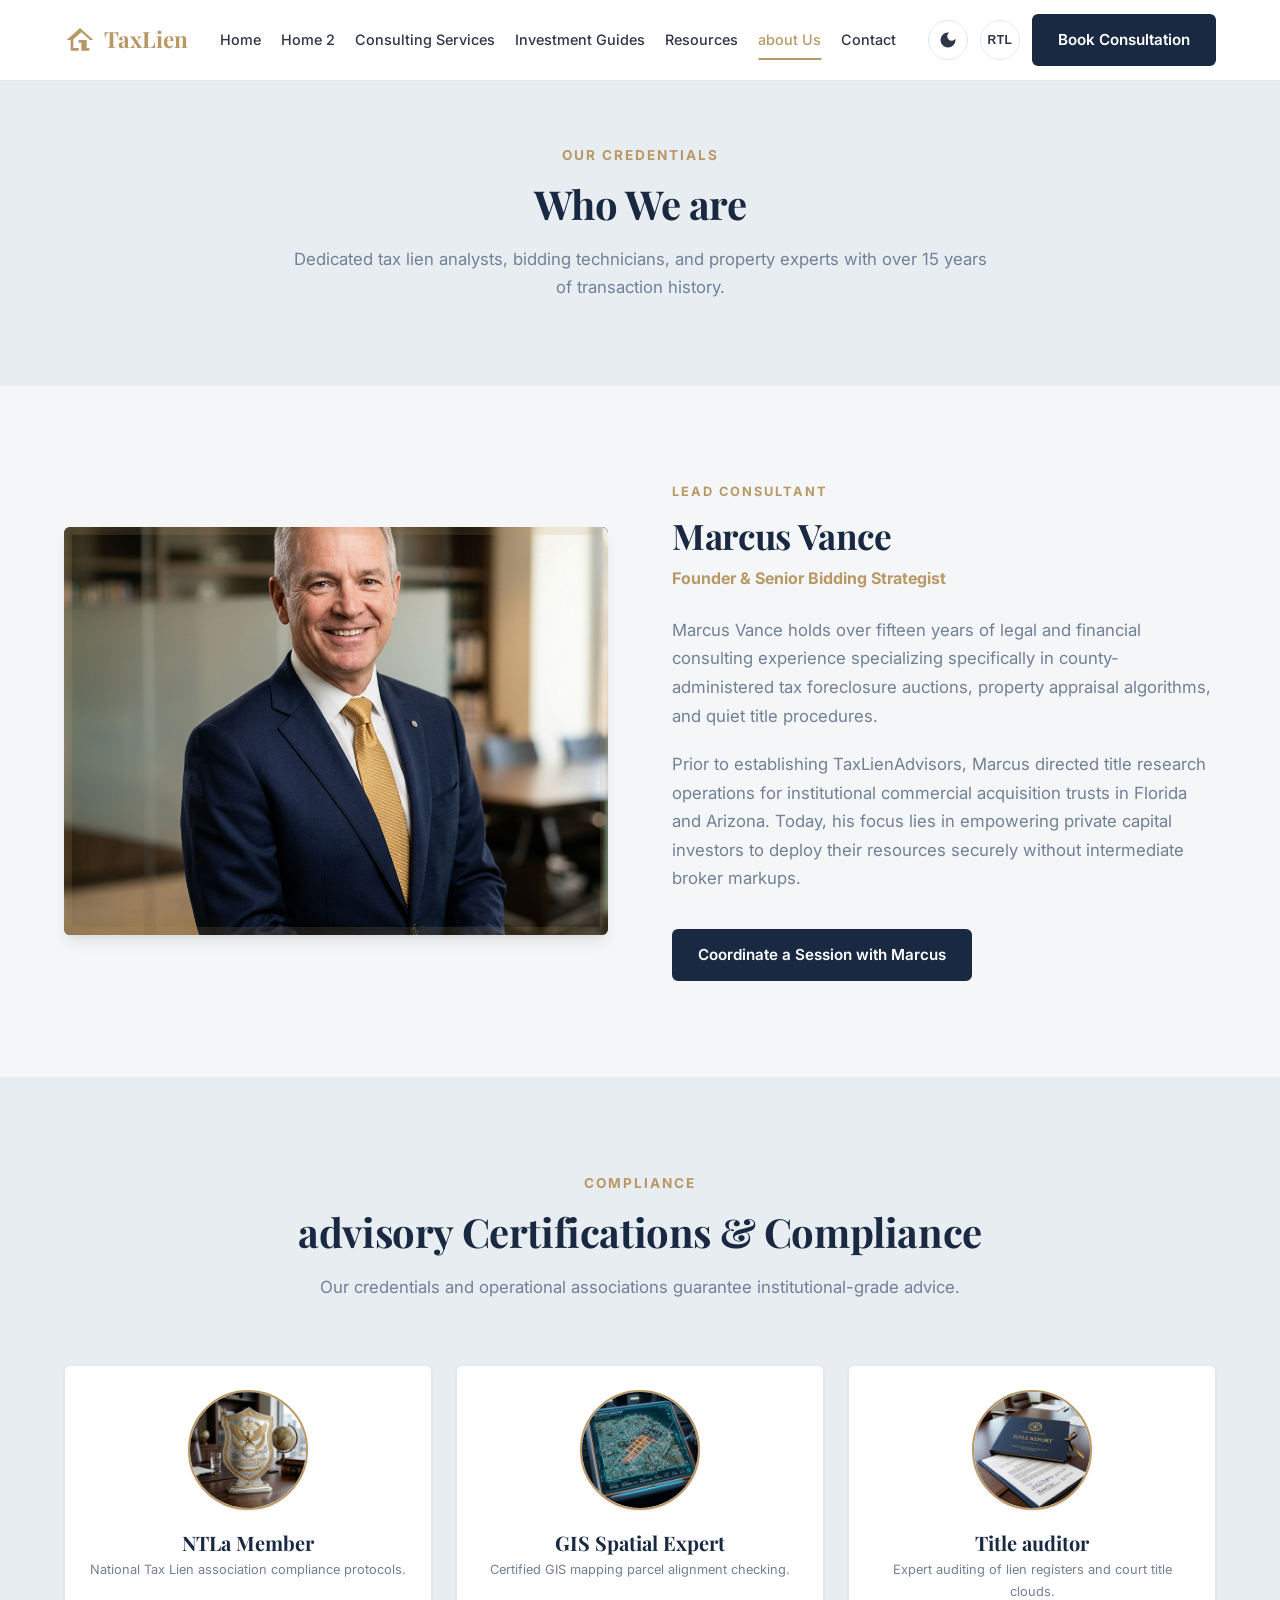
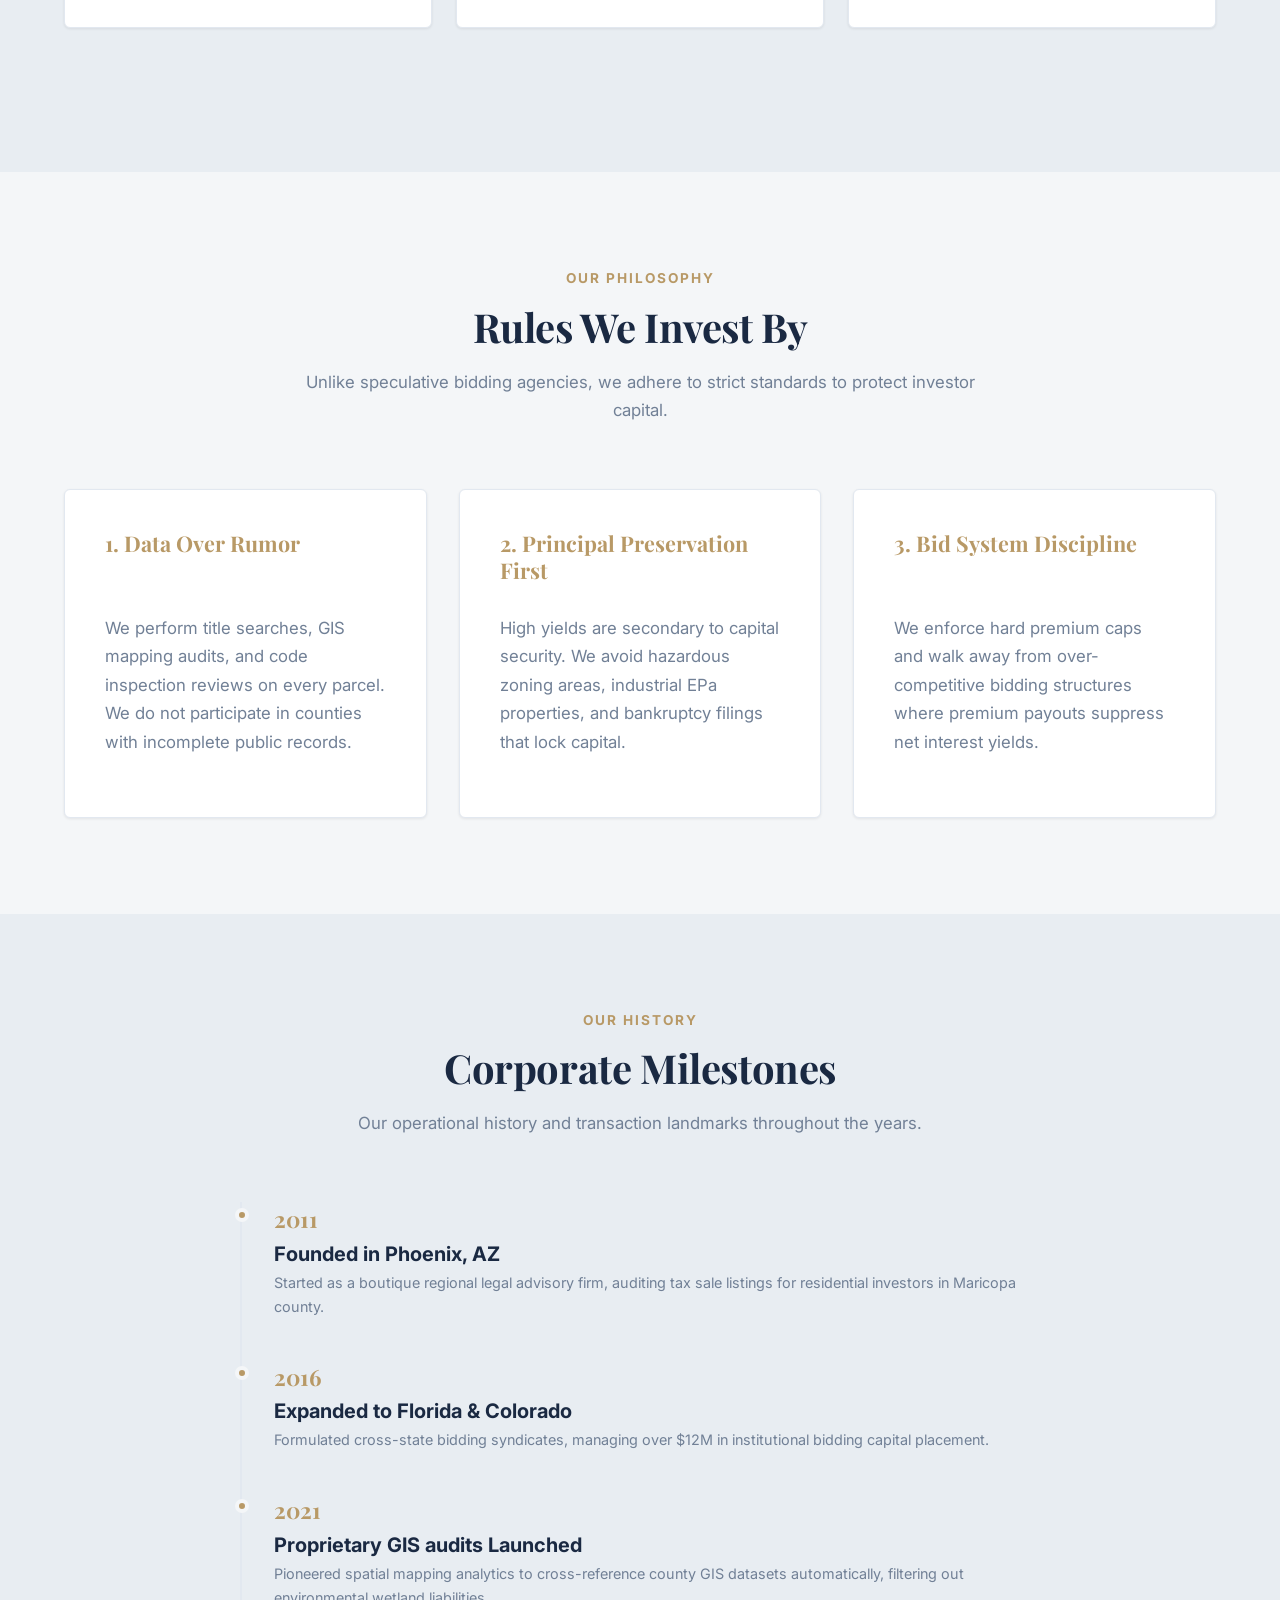
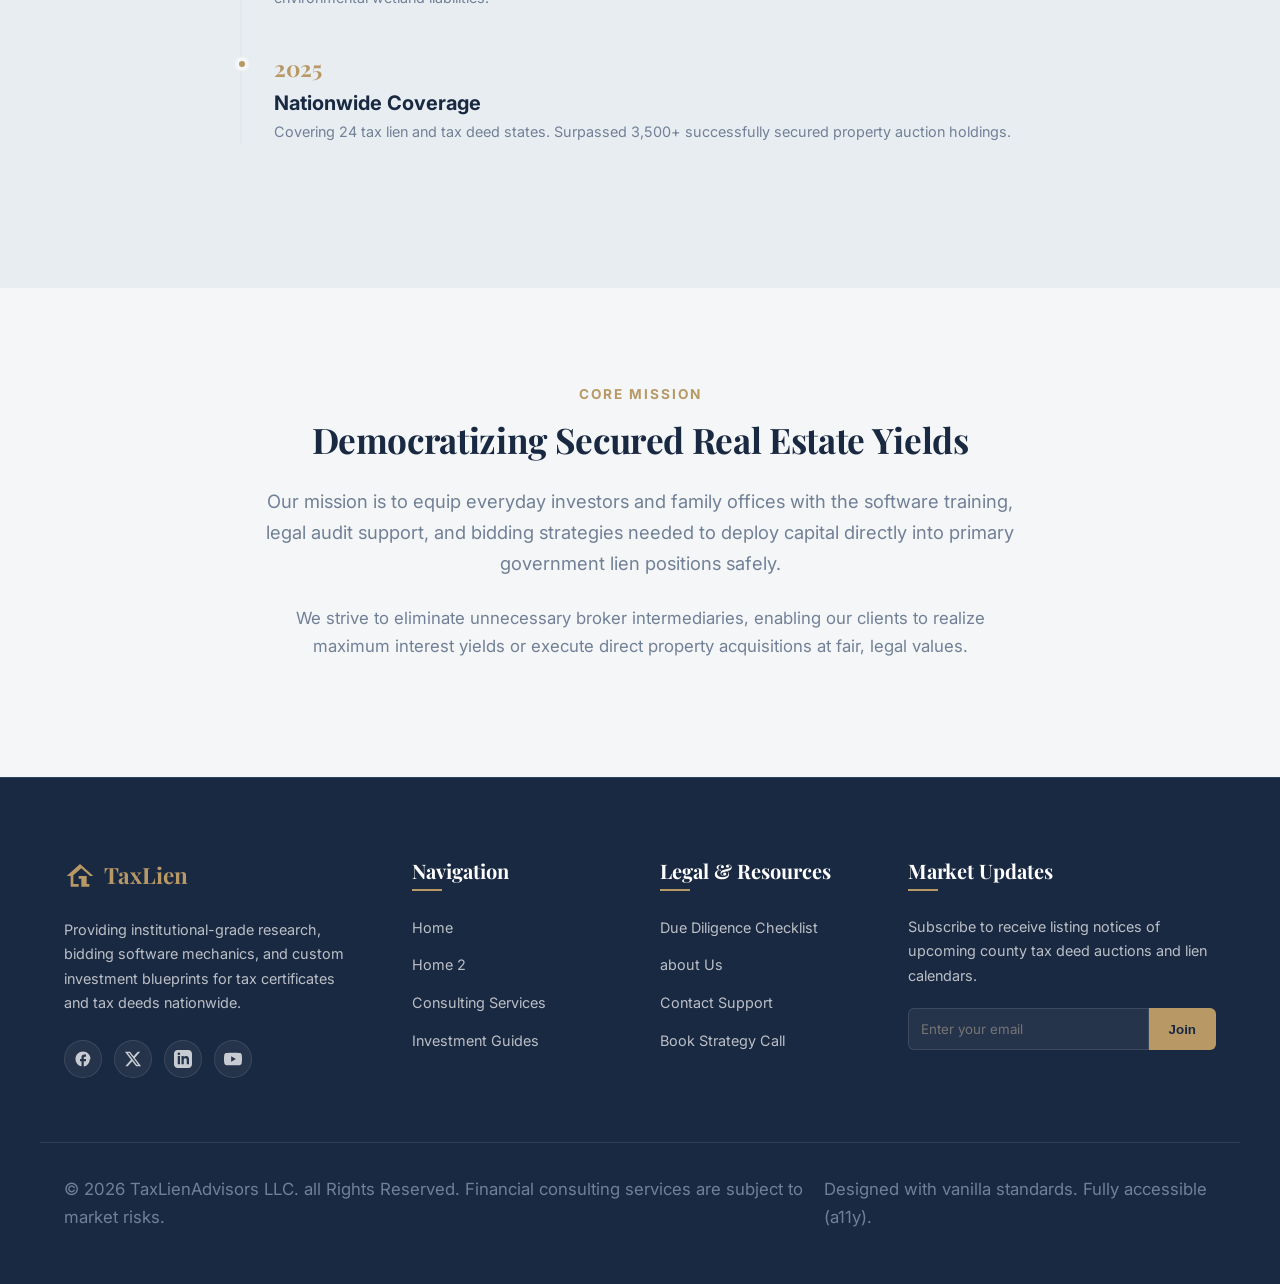
==== commit c5c7a334: "Initial commit for Tax Lien & Property Auction Consulting" ====
--- a/about.html
+++ b/about.html
@@ -1,343 +1,343 @@
-<!DOCTYPE html>
-<html lang="en" dir="ltr">
-<head>
-    <meta charset="UTF-8">
-    <meta name="viewport" content="width=device-width, initial-scale=1.0">
-    <title>about Us | Founder & Philosophy | TaxLienAdvisors</title>
-    <meta name="description" content="Meet our senior property consultants. Discover our strict data-driven investment philosophy, mission, and background in county tax lien audits.">
-    <meta name="keywords" content="tax auction consultant, property due diligence history, real estate portfolio founder">
-    
-    <!-- CSS -->
-    <link rel="stylesheet" href="styles/main.css?v=1.1">
-    
-    <!-- Favicon -->
-<link rel="icon" type="image/svg+xml" href="favicon.svg">
-    
-    <style>
-        /* Specific enhancements */
-        .badge-grid {
-            display: grid;
-            grid-template-columns: repeat(auto-fit, minmax(200px, 1fr));
-            gap: 1.5rem;
-            margin-top: 1.5rem;
-            margin-bottom: 3rem;
-        }
-        .badge-card {
-            background-color: var(--bg-surface);
-            border: 1px solid var(--border);
-            border-radius: var(--border-radius);
-            padding: 1.5rem;
-            text-align: center;
-            box-shadow: var(--shadow-sm);
-            transition: var(--transition);
-        }
-        .badge-card:hover {
-            transform: translateY(-5px);
-            box-shadow: var(--shadow-lg);
-            border-color: var(--accent);
-        }
-        .badge-card img {
-            width: 120px;
-            height: 120px;
-            object-fit: cover;
-            border-radius: 50%;
-            margin: 0 auto 1.25rem auto;
-            display: block;
-            border: 2px solid var(--accent);
-            box-shadow: var(--shadow-sm);
-            background-color: var(--bg);
-            transition: var(--transition);
-        }
-        .badge-card:hover img {
-            transform: scale(1.05);
-            box-shadow: 0 0 15px rgba(197, 160, 89, 0.4);
-        }
-        .badge-card svg {
-            width: 40px;
-            height: 40px;
-            fill: var(--accent);
-            margin-bottom: 0.75rem;
-        }
-        
-        .milestone-timeline {
-            position: relative;
-            max-width: 800px;
-            margin: 2rem auto 3rem auto;
-            padding-inline-start: 2rem;
-            border-inline-start: 2px solid var(--border);
-        }
-        .milestone-item {
-            position: relative;
-            margin-bottom: 2.5rem;
-        }
-        .milestone-item:last-child {
-            margin-bottom: 0;
-        }
-        .milestone-item::before {
-            content: '';
-            position: absolute;
-            top: 6px;
-            left: -39px; /* adjusts automatically based on LTR/RTL */
-            background-color: var(--accent);
-            border: 4px solid var(--bg);
-            width: 14px;
-            height: 14px;
-            border-radius: 50%;
-            z-index: 2;
-        }
-        [dir="rtl"] .milestone-item::before {
-            left: auto;
-            right: -39px;
-        }
-        .milestone-year {
-            font-family: var(--font-serif);
-            font-size: 1.4rem;
-            font-weight: 700;
-            color: var(--accent);
-            margin-bottom: 0.25rem;
-        }
-        @media (max-width: 1024px) {
-            .two-col-layout .col-text {
-                text-align: center !important;
-            }
-        }
-    </style>
-</head>
-<body>
-
-    <!-- Header Navigation -->
-    <header>
-        <div class="container nav-container">
-            <a href="index.html" class="logo">
-                <svg viewBox="0 0 24 24"><path d="M12 3L2 12h3v8h6v-6h2v6h6v-8h3L12 3zm0 2.2c2.4 2.1 4.7 4.2 7 6.3v6.5h-2v-6h-6v6H7v-6.5c2.3-2.1 4.6-4.2 7-6.3z"/></svg>
-                <span>TaxLien</span>
-            </a>
-            
-            <nav class="nav-menu">
-                <a href="index.html" class="nav-link">Home</a>
-                <a href="home2.html" class="nav-link">Home 2</a>
-                <a href="services.html" class="nav-link">Consulting Services</a>
-                <a href="guides.html" class="nav-link">Investment Guides</a>
-                <a href="resources.html" class="nav-link">Resources</a>
-                <a href="about.html" class="nav-link active">about Us</a>
-                <a href="contact.html" class="nav-link">Contact</a>
-            </nav>
-
-            <div class="nav-controls">
-                <button class="btn-icon theme-toggle" aria-label="Toggle Theme">
-                    <svg class="theme-icon-light" viewBox="0 0 24 24" width="20" height="20" fill="currentColor">
-                        <path d="M12 7c-2.76 0-5 2.24-5 5s2.24 5 5 5 5-2.24 5-5-2.24-5-5-5zM2 13h2c.55 0 1-.45 1-1s-.45-1-1-1H2c-.55 0-1 .45-1 1s.45 1 1 1zm18 0h2c.55 0 1-.45 1-1s-.45-1-1-1h-2c-.55 0-1 .45-1 1s.45 1 1 1zM11 2v2c0 .55.45 1 1 1s1-.45 1-1V2c0-.55-.45-1-1-1s-1 .45-1 1zm0 18v2c0 .55.45 1 1 1s1-.45 1-1v-2c0-.55-.45-1-1-1s-1 .45-1 1zM5.99 4.58a.996.996 0 0 0-1.41 0 .996.996 0 0 0 0 1.41l1.06 1.06c.39.39 1.03.39 1.41 0s.39-1.03 0-1.41L5.99 4.58zm12.37 12.37a.996.996 0 0 0-1.41 0 .996.996 0 0 0 0 1.41l1.06 1.06c.39.39 1.03.39 1.41 0s.39-1.03 0-1.41l-1.06-1.06zm-1.06-10.96c.39-.39.39-1.03 0-1.41a.996.996 0 0 0-1.41 0l-1.06 1.06c-.39.39-.39 1.03 0 1.41s1.03.39 1.41 0l1.06-1.06zM7.05 18.01c.39-.39.39-1.03 0-1.41a.996.996 0 0 0-1.41 0l-1.06 1.06c-.39.39-.39 1.03 0 1.41s1.03.39 1.41 0l1.06-1.06z"/>
-                    </svg>
-                    <svg class="theme-icon-dark" viewBox="0 0 24 24" width="20" height="20" fill="currentColor">
-                        <path d="M12 3a9 9 0 1 0 9 9c0-.46-.04-.92-.1-1.36a5.38 5.38 0 0 1-4.4 2.26 5.4 5.4 0 0 1-5.4-5.4c0-1.8 1-3.39 2.45-4.2A9 9 0 0 0 12 3z"/>
-                    </svg>
-                </button>
-                <button class="btn-icon rtl-toggle" aria-label="Toggle Direction">
-                    <span style="font-weight: 700; font-size: 0.75rem; letter-spacing: 0.5px;">RTL</span>
-                </button>
-                <a href="booking.html" class="btn btn-primary">Book Consultation</a>
-                <button class="hamburger" aria-label="Menu">
-                    <span></span>
-                    <span></span>
-                    <span></span>
-                </button>
-            </div>
-        </div>
-    </header>
-
-    <!-- Mobile Navigation Drawer -->
-    <div class="mobile-nav">
-        <ul class="mobile-menu">
-            <li><a href="index.html" class="mobile-link">Home</a></li>
-            <li><a href="home2.html" class="mobile-link">Home 2</a></li>
-            <li><a href="services.html" class="mobile-link">Consulting Services</a></li>
-            <li><a href="guides.html" class="mobile-link">Investment Guides</a></li>
-            <li><a href="resources.html" class="mobile-link">Resources</a></li>
-            <li><a href="about.html" class="mobile-link active">about Us</a></li>
-            <li><a href="contact.html" class="mobile-link">Contact</a></li>
-        </ul>
-        <a href="booking.html" class="btn btn-cta">Book a Consultation</a>
-    </div>
-
-    <!-- Main Content -->
-    <main>
-        
-        <!-- Header Banner -->
-        <section class="section-bg" style="padding-block: 4rem;">
-            <div class="container text-center">
-                <div class="section-header" style="margin-bottom: 0;">
-                    <span class="section-tag">Our Credentials</span>
-                    <h1 class="section-title">Who We are</h1>
-                    <p>Dedicated tax lien analysts, bidding technicians, and property experts with over 15 years of transaction history.</p>
-                </div>
-            </div>
-        </section>
-
-        <!-- Profile Section -->
-        <section class="container two-col-layout animated">
-            <div class="col-image" style="background-color: var(--secondary); overflow: hidden;">
-                <img src="images/advisor_portrait.png" alt="Marcus Vance Lead advisor" style="width:100%; height:100%; object-fit:cover; border-radius:var(--border-radius);">
-            </div>
-            <div class="col-text">
-                <span class="section-tag" style="font-size: 0.8rem;">Lead Consultant</span>
-                <h2 style="font-size: 2.2rem; margin-bottom: 0.5rem; font-family: var(--font-serif);">Marcus Vance</h2>
-                <span style="font-weight: 700; color: var(--accent); display: block; margin-bottom: 1.5rem;">Founder & Senior Bidding Strategist</span>
-                <p>Marcus Vance holds over fifteen years of legal and financial consulting experience specializing specifically in county-administered tax foreclosure auctions, property appraisal algorithms, and quiet title procedures.</p>
-                <p>Prior to establishing TaxLienAdvisors, Marcus directed title research operations for institutional commercial acquisition trusts in Florida and Arizona. Today, his focus lies in empowering private capital investors to deploy their resources securely without intermediate broker markups.</p>
-                <a href="booking.html" class="btn btn-primary" style="margin-top: 1rem;">Coordinate a Session with Marcus</a>
-            </div>
-        </section>
-
-        <!-- NEW SECTION 1: Consultant Professional Certifications Grid -->
-        <section class="section-bg">
-            <div class="container">
-                <div class="section-header animated">
-                    <span class="section-tag">Compliance</span>
-                    <h2 class="section-title">advisory Certifications & Compliance</h2>
-                    <p style="margin-bottom: 0;">Our credentials and operational associations guarantee institutional-grade advice.</p>
-                </div>
-                
-                <div class="badge-grid">
-                    <div class="badge-card animated">
-                        <img src="images/about_ntla.png" alt="NTLa Member" class="badge-img">
-                        <h4 style="font-family: var(--font-serif); margin-bottom: 0.25rem;">NTLa Member</h4>
-                        <p style="font-size: 0.8rem; margin-bottom:0; color: var(--text-muted);">National Tax Lien association compliance protocols.</p>
-                    </div>
-
-                    <div class="badge-card animated">
-                        <img src="images/about_gis.png" alt="GIS Spatial Expert" class="badge-img">
-                        <h4 style="font-family: var(--font-serif); margin-bottom: 0.25rem;">GIS Spatial Expert</h4>
-                        <p style="font-size: 0.8rem; margin-bottom:0; color: var(--text-muted);">Certified GIS mapping parcel alignment checking.</p>
-                    </div>
-
-                    <div class="badge-card animated">
-                        <img src="images/about_title_auditor.png" alt="Title auditor" class="badge-img">
-                        <h4 style="font-family: var(--font-serif); margin-bottom: 0.25rem;">Title auditor</h4>
-                        <p style="font-size: 0.8rem; margin-bottom:0; color: var(--text-muted);">Expert auditing of lien registers and court title clouds.</p>
-                    </div>
-                </div>
-            </div>
-        </section>
-
-        <!-- Philosophy Section -->
-        <section class="container">
-            <div class="section-header animated">
-                <span class="section-tag">Our Philosophy</span>
-                <h2 class="section-title">Rules We Invest By</h2>
-                <p>Unlike speculative bidding agencies, we adhere to strict standards to protect investor capital.</p>
-            </div>
-            <div class="card-grid" style="grid-template-columns: repeat(auto-fit, minmax(280px, 1fr));">
-                
-                <div class="card animated">
-                    <h3 class="card-title" style="color: var(--accent);">1. Data Over Rumor</h3>
-                    <p>We perform title searches, GIS mapping audits, and code inspection reviews on every parcel. We do not participate in counties with incomplete public records.</p>
-                </div>
-
-                <div class="card animated">
-                    <h3 class="card-title" style="color: var(--accent);">2. Principal Preservation First</h3>
-                    <p>High yields are secondary to capital security. We avoid hazardous zoning areas, industrial EPa properties, and bankruptcy filings that lock capital.</p>
-                </div>
-
-                <div class="card animated">
-                    <h3 class="card-title" style="color: var(--accent);">3. Bid System Discipline</h3>
-                    <p>We enforce hard premium caps and walk away from over-competitive bidding structures where premium payouts suppress net interest yields.</p>
-                </div>
-
-            </div>
-        </section>
-
-        <!-- NEW SECTION 2: Historical Corporate Milestones Timeline -->
-        <section class="section-bg">
-            <div class="container">
-                <div class="section-header animated">
-                    <span class="section-tag">Our History</span>
-                    <h2 class="section-title">Corporate Milestones</h2>
-                    <p style="margin-bottom: 0;">Our operational history and transaction landmarks throughout the years.</p>
-                </div>
-                
-                <div class="milestone-timeline">
-                    <div class="milestone-item animated">
-                        <div class="milestone-year">2011</div>
-                        <h4 style="font-family: var(--font-sans); margin-bottom:0.25rem;">Founded in Phoenix, AZ</h4>
-                        <p style="font-size:0.9rem; color:var(--text-muted); margin-bottom:0;">Started as a boutique regional legal advisory firm, auditing tax sale listings for residential investors in Maricopa county.</p>
-                    </div>
-
-                    <div class="milestone-item animated">
-                        <div class="milestone-year">2016</div>
-                        <h4 style="font-family: var(--font-sans); margin-bottom:0.25rem;">Expanded to Florida & Colorado</h4>
-                        <p style="font-size:0.9rem; color:var(--text-muted); margin-bottom:0;">Formulated cross-state bidding syndicates, managing over $12M in institutional bidding capital placement.</p>
-                    </div>
-
-                    <div class="milestone-item animated">
-                        <div class="milestone-year">2021</div>
-                        <h4 style="font-family: var(--font-sans); margin-bottom:0.25rem;">Proprietary GIS audits Launched</h4>
-                        <p style="font-size:0.9rem; color:var(--text-muted); margin-bottom:0;">Pioneered spatial mapping analytics to cross-reference county GIS datasets automatically, filtering out environmental wetland liabilities.</p>
-                    </div>
-
-                    <div class="milestone-item animated">
-                        <div class="milestone-year">2025</div>
-                        <h4 style="font-family: var(--font-sans); margin-bottom:0.25rem;">Nationwide Coverage</h4>
-                        <p style="font-size:0.9rem; color:var(--text-muted); margin-bottom:0;">Covering 24 tax lien and tax deed states. Surpassed 3,500+ successfully secured property auction holdings.</p>
-                    </div>
-                </div>
-            </div>
-        </section>
-
-        <!-- Core Mission Section -->
-        <section class="container animated" style="max-width: 800px; text-align: center;">
-            <span class="section-tag">Core Mission</span>
-            <h2 style="font-family: var(--font-serif); font-size: 2.2rem; margin-bottom: 1.5rem; color: var(--primary);">Democratizing Secured Real Estate Yields</h2>
-            <p style="font-size: 1.15rem; margin-bottom: 1.5rem;">Our mission is to equip everyday investors and family offices with the software training, legal audit support, and bidding strategies needed to deploy capital directly into primary government lien positions safely.</p>
-            <p>We strive to eliminate unnecessary broker intermediaries, enabling our clients to realize maximum interest yields or execute direct property acquisitions at fair, legal values.</p>
-        </section>
-
-    </main>
-
-    <!-- Footer -->
-    <footer>
-        <div class="container footer-grid">
-            <div class="footer-col">
-                <a href="index.html" class="logo" style="color:#ffffff; margin-bottom: 1.5rem;">
-                    <svg viewBox="0 0 24 24"><path d="M12 3L2 12h3v8h6v-6h2v6h6v-8h3L12 3zm0 2.2c2.4 2.1 4.7 4.2 7 6.3v6.5h-2v-6h-6v6H7v-6.5c2.3-2.1 4.6-4.2 7-6.3z"/></svg>
-                    <span>TaxLien</span>
-                </a>
-                <p>Providing institutional-grade research, bidding software mechanics, and custom investment blueprints for tax certificates and tax deeds nationwide.</p>
-            </div>
-            <div class="footer-col">
-                <h3>Navigation</h3>
-                <ul class="footer-links">
-                    <li><a href="index.html">Home</a></li>
-                    <li><a href="home2.html">Home 2</a></li>
-                    <li><a href="services.html">Consulting Services</a></li>
-                    <li><a href="guides.html">Investment Guides</a></li>
-                </ul>
-            </div>
-            <div class="footer-col">
-                <h3>Legal & Resources</h3>
-                <ul class="footer-links">
-                    <li><a href="resources.html">Due Diligence Checklist</a></li>
-                    <li><a href="about.html">about Us</a></li>
-                    <li><a href="contact.html">Contact Support</a></li>
-                    <li><a href="booking.html">Book Strategy Call</a></li>
-                </ul>
-            </div>
-            <div class="footer-col">
-                <h3>Market Updates</h3>
-                <p>Subscribe to receive listing notices of upcoming county tax deed auctions and lien calendars.</p>
-                <div class="footer-newsletter">
-                    <input type="email" placeholder="Enter your email" aria-label="Newsletter email">
-                    <button type="button" aria-label="Subscribe">Join</button>
-                </div>
-            </div>
-        </div>
-        <div class="container footer-bottom">
-            <p>&copy; 2026 TaxLienAdvisors LLC. all Rights Reserved. Financial consulting services are subject to market risks.</p>
-            <p>Designed with vanilla standards. Fully accessible (a11y).</p>
-        </div>
-    </footer>
-
-    <!-- JS -->
-    <script src="js/main.js" defer></script>
-</body>
-</html>
-
+<!DOCTYPE html>
+<html lang="en" dir="ltr">
+<head>
+    <meta charset="UTF-8">
+    <meta name="viewport" content="width=device-width, initial-scale=1.0">
+    <title>about Us | Founder & Philosophy | TaxLienAdvisors</title>
+    <meta name="description" content="Meet our senior property consultants. Discover our strict data-driven investment philosophy, mission, and background in county tax lien audits.">
+    <meta name="keywords" content="tax auction consultant, property due diligence history, real estate portfolio founder">
+    
+    <!-- CSS -->
+    <link rel="stylesheet" href="styles/main.css?v=1.1">
+    
+    <!-- Favicon -->
+<link rel="icon" type="image/svg+xml" href="favicon.svg">
+    
+    <style>
+        /* Specific enhancements */
+        .badge-grid {
+            display: grid;
+            grid-template-columns: repeat(auto-fit, minmax(200px, 1fr));
+            gap: 1.5rem;
+            margin-top: 1.5rem;
+            margin-bottom: 3rem;
+        }
+        .badge-card {
+            background-color: var(--bg-surface);
+            border: 1px solid var(--border);
+            border-radius: var(--border-radius);
+            padding: 1.5rem;
+            text-align: center;
+            box-shadow: var(--shadow-sm);
+            transition: var(--transition);
+        }
+        .badge-card:hover {
+            transform: translateY(-5px);
+            box-shadow: var(--shadow-lg);
+            border-color: var(--accent);
+        }
+        .badge-card img {
+            width: 120px;
+            height: 120px;
+            object-fit: cover;
+            border-radius: 50%;
+            margin: 0 auto 1.25rem auto;
+            display: block;
+            border: 2px solid var(--accent);
+            box-shadow: var(--shadow-sm);
+            background-color: var(--bg);
+            transition: var(--transition);
+        }
+        .badge-card:hover img {
+            transform: scale(1.05);
+            box-shadow: 0 0 15px rgba(184, 153, 102, 0.4);
+        }
+        .badge-card svg {
+            width: 40px;
+            height: 40px;
+            fill: var(--accent);
+            margin-bottom: 0.75rem;
+        }
+        
+        .milestone-timeline {
+            position: relative;
+            max-width: 800px;
+            margin: 2rem auto 3rem auto;
+            padding-inline-start: 2rem;
+            border-inline-start: 2px solid var(--border);
+        }
+        .milestone-item {
+            position: relative;
+            margin-bottom: 2.5rem;
+        }
+        .milestone-item:last-child {
+            margin-bottom: 0;
+        }
+        .milestone-item::before {
+            content: '';
+            position: absolute;
+            top: 6px;
+            left: -39px; /* adjusts automatically based on LTR/RTL */
+            background-color: var(--accent);
+            border: 4px solid var(--bg);
+            width: 14px;
+            height: 14px;
+            border-radius: 50%;
+            z-index: 2;
+        }
+        [dir="rtl"] .milestone-item::before {
+            left: auto;
+            right: -39px;
+        }
+        .milestone-year {
+            font-family: var(--font-serif);
+            font-size: 1.4rem;
+            font-weight: 700;
+            color: var(--accent);
+            margin-bottom: 0.25rem;
+        }
+        @media (max-width: 1024px) {
+            .two-col-layout .col-text {
+                text-align: center !important;
+            }
+        }
+    </style>
+</head>
+<body>
+
+    <!-- Header Navigation -->
+    <header>
+        <div class="container nav-container">
+            <a href="index.html" class="logo">
+                <svg viewBox="0 0 24 24"><path d="M12 3L2 12h3v8h6v-6h2v6h6v-8h3L12 3zm0 2.2c2.4 2.1 4.7 4.2 7 6.3v6.5h-2v-6h-6v6H7v-6.5c2.3-2.1 4.6-4.2 7-6.3z"/></svg>
+                <span>TaxLien</span>
+            </a>
+            
+            <nav class="nav-menu">
+                <a href="index.html" class="nav-link">Home</a>
+                <a href="home2.html" class="nav-link">Home 2</a>
+                <a href="services.html" class="nav-link">Consulting Services</a>
+                <a href="guides.html" class="nav-link">Investment Guides</a>
+                <a href="resources.html" class="nav-link">Resources</a>
+                <a href="about.html" class="nav-link active">about Us</a>
+                <a href="contact.html" class="nav-link">Contact</a>
+            </nav>
+
+            <div class="nav-controls">
+                <button class="btn-icon theme-toggle" aria-label="Toggle Theme">
+                    <svg class="theme-icon-light" viewBox="0 0 24 24" width="20" height="20" fill="currentColor">
+                        <path d="M12 7c-2.76 0-5 2.24-5 5s2.24 5 5 5 5-2.24 5-5-2.24-5-5-5zM2 13h2c.55 0 1-.45 1-1s-.45-1-1-1H2c-.55 0-1 .45-1 1s.45 1 1 1zm18 0h2c.55 0 1-.45 1-1s-.45-1-1-1h-2c-.55 0-1 .45-1 1s.45 1 1 1zM11 2v2c0 .55.45 1 1 1s1-.45 1-1V2c0-.55-.45-1-1-1s-1 .45-1 1zm0 18v2c0 .55.45 1 1 1s1-.45 1-1v-2c0-.55-.45-1-1-1s-1 .45-1 1zM5.99 4.58a.996.996 0 0 0-1.41 0 .996.996 0 0 0 0 1.41l1.06 1.06c.39.39 1.03.39 1.41 0s.39-1.03 0-1.41L5.99 4.58zm12.37 12.37a.996.996 0 0 0-1.41 0 .996.996 0 0 0 0 1.41l1.06 1.06c.39.39 1.03.39 1.41 0s.39-1.03 0-1.41l-1.06-1.06zm-1.06-10.96c.39-.39.39-1.03 0-1.41a.996.996 0 0 0-1.41 0l-1.06 1.06c-.39.39-.39 1.03 0 1.41s1.03.39 1.41 0l1.06-1.06zM7.05 18.01c.39-.39.39-1.03 0-1.41a.996.996 0 0 0-1.41 0l-1.06 1.06c-.39.39-.39 1.03 0 1.41s1.03.39 1.41 0l1.06-1.06z"/>
+                    </svg>
+                    <svg class="theme-icon-dark" viewBox="0 0 24 24" width="20" height="20" fill="currentColor">
+                        <path d="M12 3a9 9 0 1 0 9 9c0-.46-.04-.92-.1-1.36a5.38 5.38 0 0 1-4.4 2.26 5.4 5.4 0 0 1-5.4-5.4c0-1.8 1-3.39 2.45-4.2A9 9 0 0 0 12 3z"/>
+                    </svg>
+                </button>
+                <button class="btn-icon rtl-toggle" aria-label="Toggle Direction">
+                    <span style="font-weight: 700; font-size: 0.75rem; letter-spacing: 0.5px;">RTL</span>
+                </button>
+                <a href="booking.html" class="btn btn-primary">Book Consultation</a>
+                <button class="hamburger" aria-label="Menu">
+                    <span></span>
+                    <span></span>
+                    <span></span>
+                </button>
+            </div>
+        </div>
+    </header>
+
+    <!-- Mobile Navigation Drawer -->
+    <div class="mobile-nav">
+        <ul class="mobile-menu">
+            <li><a href="index.html" class="mobile-link">Home</a></li>
+            <li><a href="home2.html" class="mobile-link">Home 2</a></li>
+            <li><a href="services.html" class="mobile-link">Consulting Services</a></li>
+            <li><a href="guides.html" class="mobile-link">Investment Guides</a></li>
+            <li><a href="resources.html" class="mobile-link">Resources</a></li>
+            <li><a href="about.html" class="mobile-link active">about Us</a></li>
+            <li><a href="contact.html" class="mobile-link">Contact</a></li>
+        </ul>
+        <a href="booking.html" class="btn btn-cta">Book a Consultation</a>
+    </div>
+
+    <!-- Main Content -->
+    <main>
+        
+        <!-- Header Banner -->
+        <section class="section-bg" style="padding-block: 4rem;">
+            <div class="container text-center">
+                <div class="section-header" style="margin-bottom: 0;">
+                    <span class="section-tag">Our Credentials</span>
+                    <h1 class="section-title">Who We are</h1>
+                    <p>Dedicated tax lien analysts, bidding technicians, and property experts with over 15 years of transaction history.</p>
+                </div>
+            </div>
+        </section>
+
+        <!-- Profile Section -->
+        <section class="container two-col-layout animated">
+            <div class="col-image" style="background-color: var(--secondary); overflow: hidden;">
+                <img src="images/advisor_portrait.png" alt="Marcus Vance Lead advisor" style="width:100%; height:100%; object-fit:cover; border-radius:var(--border-radius);">
+            </div>
+            <div class="col-text">
+                <span class="section-tag" style="font-size: 0.8rem;">Lead Consultant</span>
+                <h2 style="font-size: 2.2rem; margin-bottom: 0.5rem; font-family: var(--font-serif);">Marcus Vance</h2>
+                <span style="font-weight: 700; color: var(--accent); display: block; margin-bottom: 1.5rem;">Founder & Senior Bidding Strategist</span>
+                <p>Marcus Vance holds over fifteen years of legal and financial consulting experience specializing specifically in county-administered tax foreclosure auctions, property appraisal algorithms, and quiet title procedures.</p>
+                <p>Prior to establishing TaxLienAdvisors, Marcus directed title research operations for institutional commercial acquisition trusts in Florida and Arizona. Today, his focus lies in empowering private capital investors to deploy their resources securely without intermediate broker markups.</p>
+                <a href="booking.html" class="btn btn-primary" style="margin-top: 1rem;">Coordinate a Session with Marcus</a>
+            </div>
+        </section>
+
+        <!-- NEW SECTION 1: Consultant Professional Certifications Grid -->
+        <section class="section-bg">
+            <div class="container">
+                <div class="section-header animated">
+                    <span class="section-tag">Compliance</span>
+                    <h2 class="section-title">advisory Certifications & Compliance</h2>
+                    <p style="margin-bottom: 0;">Our credentials and operational associations guarantee institutional-grade advice.</p>
+                </div>
+                
+                <div class="badge-grid">
+                    <div class="badge-card animated">
+                        <img src="images/about_ntla.png" alt="NTLa Member" class="badge-img">
+                        <h4 style="font-family: var(--font-serif); margin-bottom: 0.25rem;">NTLa Member</h4>
+                        <p style="font-size: 0.8rem; margin-bottom:0; color: var(--text-muted);">National Tax Lien association compliance protocols.</p>
+                    </div>
+
+                    <div class="badge-card animated">
+                        <img src="images/about_gis.png" alt="GIS Spatial Expert" class="badge-img">
+                        <h4 style="font-family: var(--font-serif); margin-bottom: 0.25rem;">GIS Spatial Expert</h4>
+                        <p style="font-size: 0.8rem; margin-bottom:0; color: var(--text-muted);">Certified GIS mapping parcel alignment checking.</p>
+                    </div>
+
+                    <div class="badge-card animated">
+                        <img src="images/about_title_auditor.png" alt="Title auditor" class="badge-img">
+                        <h4 style="font-family: var(--font-serif); margin-bottom: 0.25rem;">Title auditor</h4>
+                        <p style="font-size: 0.8rem; margin-bottom:0; color: var(--text-muted);">Expert auditing of lien registers and court title clouds.</p>
+                    </div>
+                </div>
+            </div>
+        </section>
+
+        <!-- Philosophy Section -->
+        <section class="container">
+            <div class="section-header animated">
+                <span class="section-tag">Our Philosophy</span>
+                <h2 class="section-title">Rules We Invest By</h2>
+                <p>Unlike speculative bidding agencies, we adhere to strict standards to protect investor capital.</p>
+            </div>
+            <div class="card-grid" style="grid-template-columns: repeat(auto-fit, minmax(280px, 1fr));">
+                
+                <div class="card animated">
+                    <h3 class="card-title" style="color: var(--accent); min-height: 4.5rem;">1. Data Over Rumor</h3>
+                    <p>We perform title searches, GIS mapping audits, and code inspection reviews on every parcel. We do not participate in counties with incomplete public records.</p>
+                </div>
+
+                <div class="card animated">
+                    <h3 class="card-title" style="color: var(--accent); min-height: 4.5rem;">2. Principal Preservation First</h3>
+                    <p>High yields are secondary to capital security. We avoid hazardous zoning areas, industrial EPa properties, and bankruptcy filings that lock capital.</p>
+                </div>
+
+                <div class="card animated">
+                    <h3 class="card-title" style="color: var(--accent); min-height: 4.5rem;">3. Bid System Discipline</h3>
+                    <p>We enforce hard premium caps and walk away from over-competitive bidding structures where premium payouts suppress net interest yields.</p>
+                </div>
+
+            </div>
+        </section>
+
+        <!-- NEW SECTION 2: Historical Corporate Milestones Timeline -->
+        <section class="section-bg">
+            <div class="container">
+                <div class="section-header animated">
+                    <span class="section-tag">Our History</span>
+                    <h2 class="section-title">Corporate Milestones</h2>
+                    <p style="margin-bottom: 0;">Our operational history and transaction landmarks throughout the years.</p>
+                </div>
+                
+                <div class="milestone-timeline">
+                    <div class="milestone-item animated">
+                        <div class="milestone-year">2011</div>
+                        <h4 style="font-family: var(--font-sans); margin-bottom:0.25rem;">Founded in Phoenix, AZ</h4>
+                        <p style="font-size:0.9rem; color:var(--text-muted); margin-bottom:0;">Started as a boutique regional legal advisory firm, auditing tax sale listings for residential investors in Maricopa county.</p>
+                    </div>
+
+                    <div class="milestone-item animated">
+                        <div class="milestone-year">2016</div>
+                        <h4 style="font-family: var(--font-sans); margin-bottom:0.25rem;">Expanded to Florida & Colorado</h4>
+                        <p style="font-size:0.9rem; color:var(--text-muted); margin-bottom:0;">Formulated cross-state bidding syndicates, managing over $12M in institutional bidding capital placement.</p>
+                    </div>
+
+                    <div class="milestone-item animated">
+                        <div class="milestone-year">2021</div>
+                        <h4 style="font-family: var(--font-sans); margin-bottom:0.25rem;">Proprietary GIS audits Launched</h4>
+                        <p style="font-size:0.9rem; color:var(--text-muted); margin-bottom:0;">Pioneered spatial mapping analytics to cross-reference county GIS datasets automatically, filtering out environmental wetland liabilities.</p>
+                    </div>
+
+                    <div class="milestone-item animated">
+                        <div class="milestone-year">2025</div>
+                        <h4 style="font-family: var(--font-sans); margin-bottom:0.25rem;">Nationwide Coverage</h4>
+                        <p style="font-size:0.9rem; color:var(--text-muted); margin-bottom:0;">Covering 24 tax lien and tax deed states. Surpassed 3,500+ successfully secured property auction holdings.</p>
+                    </div>
+                </div>
+            </div>
+        </section>
+
+        <!-- Core Mission Section -->
+        <section class="container animated" style="max-width: 800px; text-align: center;">
+            <span class="section-tag">Core Mission</span>
+            <h2 style="font-family: var(--font-serif); font-size: 2.2rem; margin-bottom: 1.5rem; color: var(--primary);">Democratizing Secured Real Estate Yields</h2>
+            <p style="font-size: 1.15rem; margin-bottom: 1.5rem;">Our mission is to equip everyday investors and family offices with the software training, legal audit support, and bidding strategies needed to deploy capital directly into primary government lien positions safely.</p>
+            <p>We strive to eliminate unnecessary broker intermediaries, enabling our clients to realize maximum interest yields or execute direct property acquisitions at fair, legal values.</p>
+        </section>
+
+    </main>
+
+    <!-- Footer -->
+    <footer>
+        <div class="container footer-grid">
+            <div class="footer-col">
+                <a href="index.html" class="logo" style="color:#ffffff; margin-bottom: 1.5rem;">
+                    <svg viewBox="0 0 24 24"><path d="M12 3L2 12h3v8h6v-6h2v6h6v-8h3L12 3zm0 2.2c2.4 2.1 4.7 4.2 7 6.3v6.5h-2v-6h-6v6H7v-6.5c2.3-2.1 4.6-4.2 7-6.3z"/></svg>
+                    <span>TaxLien</span>
+                </a>
+                <p>Providing institutional-grade research, bidding software mechanics, and custom investment blueprints for tax certificates and tax deeds nationwide.</p>
+            </div>
+            <div class="footer-col">
+                <h3>Navigation</h3>
+                <ul class="footer-links">
+                    <li><a href="index.html">Home</a></li>
+                    <li><a href="home2.html">Home 2</a></li>
+                    <li><a href="services.html">Consulting Services</a></li>
+                    <li><a href="guides.html">Investment Guides</a></li>
+                </ul>
+            </div>
+            <div class="footer-col">
+                <h3>Legal & Resources</h3>
+                <ul class="footer-links">
+                    <li><a href="resources.html">Due Diligence Checklist</a></li>
+                    <li><a href="about.html">about Us</a></li>
+                    <li><a href="contact.html">Contact Support</a></li>
+                    <li><a href="booking.html">Book Strategy Call</a></li>
+                </ul>
+            </div>
+            <div class="footer-col">
+                <h3>Market Updates</h3>
+                <p>Subscribe to receive listing notices of upcoming county tax deed auctions and lien calendars.</p>
+                <div class="footer-newsletter">
+                    <input type="email" placeholder="Enter your email" aria-label="Newsletter email">
+                    <button type="button" aria-label="Subscribe">Join</button>
+                </div>
+            </div>
+        </div>
+        <div class="container footer-bottom">
+            <p>&copy; 2026 TaxLienAdvisors LLC. all Rights Reserved. Financial consulting services are subject to market risks.</p>
+            <p>Designed with vanilla standards. Fully accessible (a11y).</p>
+        </div>
+    </footer>
+
+    <!-- JS -->
+    <script src="js/main.js" defer></script>
+</body>
+</html>
+
--- a/styles/main.css
+++ b/styles/main.css
@@ -1,52 +1,54 @@
 @import url('https://fonts.googleapis.com/css2?family=Inter:wght@300;400;500;600;700&family=Playfair+Display:ital,wght@0,400;0,600;0,700;1,400&display=swap');
 
 :root {
-    --primary: #0a192f;       /* Deep Navy */
-    --primary-rgb: 10, 25, 47;
-    --secondary: #172a45;     /* Slate Navy */
-    --accent: #c5a059;        /* Warm Gold */
-    --accent-hover: #e0c080;  /* Bright Gold */
-    --accent-rgb: 197, 160, 89;
+    --primary: #1A2942;       /* Refined Midnight Blue */
+    --primary-rgb: 26, 41, 66;
+    --secondary: #2C4263;     /* Muted Steel Blue */
+    --accent: #B89966;        /* Antique Gold */
+    --accent-hover: #CFB282;  /* Soft Gold */
+    --accent-rgb: 184, 153, 102;
     
-    --bg: #f8fafc;            /* Off-white */
-    --bg-surface: #ffffff;    /* Pure White */
+    --bg: #F4F6F8;            /* Soft Pearl */
+    --bg-surface: #FFFFFF;    /* Pure White */
+    --bg-secondary: #E8EDF2;  /* Slightly darker pearl for section contrast */
     --bg-navbar: rgba(255, 255, 255, 0.95);
     
-    --text: #1e293b;          /* Dark Slate */
-    --text-muted: #64748b;    /* Muted Slate */
-    --text-inverse: #f8fafc;  /* Light Text */
+    --text: #2D3748;          /* Professional Slate */
+    --text-muted: #718096;    /* Cool Gray */
+    --text-inverse: #FFFFFF;  /* Light Text */
     
-    --border: #e2e8f0;
+    --border: #E2E8F0;
     
-    --shadow-sm: 0 1px 2px 0 rgba(0, 0, 0, 0.05);
-    --shadow-md: 0 4px 6px -1px rgba(0, 0, 0, 0.1), 0 2px 4px -1px rgba(0, 0, 0, 0.06);
-    --shadow-lg: 0 10px 15px -3px rgba(0, 0, 0, 0.1), 0 4px 6px -2px rgba(0, 0, 0, 0.05);
-    --shadow-gold: 0 10px 30px -10px rgba(197, 160, 89, 0.15);
+    --shadow-sm: 0 1px 3px rgba(0, 0, 0, 0.08);
+    --shadow-md: 0 4px 6px -1px rgba(0, 0, 0, 0.08), 0 2px 4px -1px rgba(0, 0, 0, 0.04);
+    --shadow-lg: 0 10px 15px -3px rgba(0, 0, 0, 0.08), 0 4px 6px -2px rgba(0, 0, 0, 0.04);
+    --shadow-gold: 0 10px 30px -10px rgba(184, 153, 102, 0.2);
     
     --font-serif: 'Playfair Display', Georgia, serif;
     --font-sans: 'Inter', system-ui, -apple-system, sans-serif;
     
     --transition: all 0.3s cubic-bezier(0.4, 0, 0.2, 1);
-    --border-radius: 8px;
+    --border-radius: 6px;
 }
 
 [data-theme="dark"] {
-    --primary: #cbd5e1;
-    --secondary: #94a3b8;
-    --bg: #070d19;            /* Deepest Navy */
-    --bg-surface: #0f172a;    /* Navy Card Background */
-    --bg-navbar: rgba(7, 13, 25, 0.95);
+    --primary: #E2E8F0;
+    --secondary: #A0AEC0;
+    --bg: #0F172A;            /* Slate Black */
+    --bg-surface: #1E293B;    /* Slate Dark */
+    --bg-secondary: #162032;  /* Slightly lighter dark for section contrast */
+    --bg-navbar: rgba(15, 23, 42, 0.95);
     
-    --text: #f8fafc;          /* White Slate */
-    --text-muted: #94a3b8;    /* Muted Gray */
-    --text-inverse: #0f172a;
+    --text: #F8FAFC;          /* Bright Slate */
+    --text-muted: #94A3B8;    /* Muted Gray */
+    --text-inverse: #0F172A;
     
-    --border: #1e293b;
+    --border: #334155;
     
-    --shadow-sm: 0 1px 2px 0 rgba(0, 0, 0, 0.3);
-    --shadow-md: 0 4px 6px -1px rgba(0, 0, 0, 0.4), 0 2px 4px -1px rgba(0, 0, 0, 0.3);
-    --shadow-lg: 0 10px 15px -3px rgba(0, 0, 0, 0.5), 0 4px 6px -2px rgba(0, 0, 0, 0.4);
-    --shadow-gold: 0 10px 30px -10px rgba(197, 160, 89, 0.25);
+    --shadow-sm: 0 1px 3px rgba(0,0,0,0.3);
+    --shadow-md: 0 4px 6px -1px rgba(0,0,0,0.4), 0 2px 4px -1px rgba(0,0,0,0.3);
+    --shadow-lg: 0 10px 20px -3px rgba(0,0,0,0.4), 0 4px 6px -2px rgba(0,0,0,0.3);
+    --shadow-gold: 0 10px 30px -10px rgba(184, 153, 102, 0.15);
 }
 
 /* Base Styles */
@@ -78,6 +80,11 @@
     line-height: 1.25;
 }
 
+h1 { font-size: 3rem; letter-spacing: -0.02em; }
+h2 { font-size: 2.25rem; letter-spacing: -0.01em; margin-bottom: 1.25rem; }
+h3 { font-size: 1.5rem; }
+h4 { font-size: 1.25rem; }
+
 [data-theme="dark"] h1, 
 [data-theme="dark"] h2, 
 [data-theme="dark"] h3, 
@@ -86,8 +93,10 @@
 }
 
 p {
-    margin-bottom: 1rem;
+    margin-bottom: 1.25rem;
     color: var(--text-muted);
+    font-size: 1.05rem;
+    line-height: 1.7;
 }
 
 a {
@@ -133,7 +142,7 @@
     font-family: var(--font-serif);
     font-size: 1.4rem;
     font-weight: 700;
-    color: #0a192f;
+    color: #1A2942;
     flex-shrink: 0;
     white-space: nowrap;
 }
@@ -260,29 +269,29 @@
 }
 
 .btn-primary {
-    background-color: #0a192f;
+    background-color: #1A2942;
     color: #ffffff;
-    border-color: #0a192f;
+    border-color: #1A2942;
 }
 
 .btn-primary:hover {
     background-color: var(--accent);
     border-color: var(--accent);
-    color: #0a192f;
+    color: #1A2942;
     box-shadow: var(--shadow-gold);
     transform: translateY(-2px);
 }
 
 [data-theme="dark"] .btn-primary {
     background-color: var(--accent);
-    color: #0a192f;
+    color: #1A2942;
     border-color: var(--accent);
 }
 
 [data-theme="dark"] .btn-primary:hover {
     background-color: #ffffff;
     border-color: #ffffff;
-    color: #0a192f;
+    color: #1A2942;
     box-shadow: 0 10px 30px rgba(255, 255, 255, 0.1);
 }
 
@@ -294,19 +303,19 @@
 
 .btn-secondary:hover {
     background-color: var(--accent);
-    color: #0a192f;
+    color: #1A2942;
     transform: translateY(-2px);
 }
 
 .btn-cta {
     background-color: var(--accent);
-    color: #0a192f;
+    color: #1A2942;
     border-color: var(--accent);
 }
 
 .btn-cta:hover {
     background-color: #ffffff;
-    color: #0a192f;
+    color: #1A2942;
     border-color: #ffffff;
     box-shadow: var(--shadow-md);
     transform: translateY(-2px);
@@ -374,7 +383,7 @@
 
 /* Sections */
 section {
-    padding-block: 5rem;
+    padding-block: 6rem;
 }
 
 .section-bg {
@@ -399,8 +408,9 @@
 }
 
 .section-title {
-    font-size: 2.25rem;
+    font-size: 2.5rem;
     margin-bottom: 1rem;
+    letter-spacing: -0.01em;
 }
 
 /* Hero Section */
@@ -509,14 +519,14 @@
 }
 
 @keyframes goldGlow {
-    0% { box-shadow: 0 20px 50px rgba(0, 0, 0, 0.3), 0 0 0 0px rgba(197, 160, 89, 0.15); }
-    50% { box-shadow: 0 20px 50px rgba(0, 0, 0, 0.3), 0 0 20px 6px rgba(197, 160, 89, 0.35); }
-    100% { box-shadow: 0 20px 50px rgba(0, 0, 0, 0.3), 0 0 0 0px rgba(197, 160, 89, 0.15); }
+    0% { box-shadow: 0 20px 50px rgba(0, 0, 0, 0.3), 0 0 0 0px rgba(184, 153, 102, 0.15); }
+    50% { box-shadow: 0 20px 50px rgba(0, 0, 0, 0.3), 0 0 20px 6px rgba(184, 153, 102, 0.35); }
+    100% { box-shadow: 0 20px 50px rgba(0, 0, 0, 0.3), 0 0 0 0px rgba(184, 153, 102, 0.15); }
 }
 
 .hero-card {
-    background: rgba(10, 25, 47, 0.02);
-    border: 1px solid rgba(10, 25, 47, 0.08);
+    background: rgba(26, 41, 66, 0.02);
+    border: 1px solid rgba(26, 41, 66, 0.08);
     backdrop-filter: blur(16px);
     border-radius: 12px;
     padding: 2rem;
@@ -541,7 +551,7 @@
 }
 
 .card-tag {
-    background-color: rgba(197, 160, 89, 0.2);
+    background-color: rgba(184, 153, 102, 0.2);
     color: var(--accent);
     font-weight: 700;
     padding: 0.25rem 0.75rem;
@@ -633,7 +643,7 @@
 .card-icon {
     width: 60px;
     height: 60px;
-    background-color: rgba(197, 160, 89, 0.1);
+    background-color: rgba(184, 153, 102, 0.1);
     border-radius: var(--border-radius);
     display: flex;
     align-items: center;
@@ -720,7 +730,7 @@
 }
 
 .story-img-placeholder {
-    background-color: #0a192f;
+    background-color: #1A2942;
     color: var(--accent);
     display: flex;
     flex-direction: column;
@@ -777,7 +787,7 @@
 .video-placeholder {
     position: absolute;
     inset: 0;
-    background: linear-gradient(to bottom, rgba(255, 255, 255, 0.9), rgba(248, 250, 252, 0.85)),
+    background: linear-gradient(to bottom, rgba(255, 255, 255, 0.7), rgba(248, 250, 252, 0.6)),
                 url("../images/hero_light.png");
     background-size: cover;
     background-position: center;
@@ -788,7 +798,7 @@
 }
 
 [data-theme="dark"] .video-placeholder {
-    background: linear-gradient(to bottom, rgba(7, 13, 25, 0.95), rgba(7, 13, 25, 0.7)),
+    background: linear-gradient(to bottom, rgba(7, 13, 25, 0.7), rgba(7, 13, 25, 0.5)),
                 url("../images/hero_dark.png");
     background-size: cover;
     background-position: center;
@@ -880,7 +890,7 @@
 .form-control:focus {
     outline: none;
     border-color: var(--accent);
-    box-shadow: 0 0 0 3px rgba(197, 160, 89, 0.15);
+    box-shadow: 0 0 0 3px rgba(184, 153, 102, 0.15);
 }
 
 .form-row {
@@ -1061,7 +1071,7 @@
 .search-input:focus {
     outline: none;
     border-color: var(--accent);
-    box-shadow: 0 0 0 3px rgba(197, 160, 89, 0.15);
+    box-shadow: 0 0 0 3px rgba(184, 153, 102, 0.15);
 }
 
 /* Resources Checklists */
@@ -1133,7 +1143,7 @@
 
 .checklist-item:hover {
     border-color: var(--accent);
-    background-color: rgba(197, 160, 89, 0.02);
+    background-color: rgba(184, 153, 102, 0.02);
 }
 
 .checklist-item input[type="checkbox"] {
@@ -1158,7 +1168,7 @@
 }
 
 .checklist-item input[type="checkbox"]:checked::after {
-    content: url("data:image/svg+xml,%3Csvg xmlns='http://www.w3.org/2000/svg' viewBox='0 0 24 24' width='16' height='16' fill='%230a192f'%3E%3Cpath d='M9.86 18a1 1 0 0 1-.73-.32l-4.86-5.17a1.002 1.002 0 0 1 1.46-1.37l4.1 4.36 7.9-8.77a1 1 0 0 1 1.48 1.34l-8.62 9.57a1 1 0 0 1-.73.36z'/%3E%3C/svg%3E");
+    content: url("data:image/svg+xml,%3Csvg xmlns='http://www.w3.org/2000/svg' viewBox='0 0 24 24' width='16' height='16' fill='%231A2942'%3E%3Cpath d='M9.86 18a1 1 0 0 1-.73-.32l-4.86-5.17a1.002 1.002 0 0 1 1.46-1.37l4.1 4.36 7.9-8.77a1 1 0 0 1 1.48 1.34l-8.62 9.57a1 1 0 0 1-.73.36z'/%3E%3C/svg%3E");
     display: block;
     line-height: 1;
 }
@@ -1209,7 +1219,7 @@
 .letter-btn:hover,
 .letter-btn.active {
     background-color: var(--accent);
-    color: #0a192f;
+    color: #1A2942;
     border-color: var(--accent);
 }
 
@@ -1275,7 +1285,7 @@
 }
 
 .wizard-header {
-    background-color: #0a192f;
+    background-color: #1A2942;
     color: #ffffff;
     padding: 2rem;
     border-bottom: 1px solid var(--border);
@@ -1360,12 +1370,12 @@
 
 .selection-card:hover {
     border-color: var(--accent);
-    background-color: rgba(197, 160, 89, 0.02);
+    background-color: rgba(184, 153, 102, 0.02);
 }
 
 .selection-card.selected {
     border-color: var(--accent);
-    background-color: rgba(197, 160, 89, 0.08);
+    background-color: rgba(184, 153, 102, 0.08);
 }
 
 .selection-card svg {
@@ -1423,7 +1433,7 @@
 
 .calendar-day.selected {
     background-color: var(--accent) !important;
-    color: #0a192f;
+    color: #1A2942;
     font-weight: 700;
 }
 
@@ -1454,13 +1464,13 @@
 
 .time-slot:hover {
     border-color: var(--accent);
-    background-color: rgba(197, 160, 89, 0.02);
+    background-color: rgba(184, 153, 102, 0.02);
 }
 
 .time-slot.selected {
     border-color: var(--accent);
     background-color: var(--accent);
-    color: #0a192f;
+    color: #1A2942;
 }
 
 /* Success Wizard State */
@@ -1490,10 +1500,10 @@
 
 /* Footers */
 footer {
-    background-color: #0a192f;
+    background-color: #1A2942;
     color: #ffffff;
     padding-block: 5rem 2rem;
-    border-top: 1px solid #172a45;
+    border-top: 1px solid #2C4263;
 }
 
 [data-theme="dark"] footer {
@@ -1590,7 +1600,7 @@
 
 .footer-newsletter button {
     background-color: var(--accent);
-    color: #0a192f;
+    color: #1A2942;
     border: none;
     padding-inline: 1.25rem;
     border-radius: 0 var(--border-radius) var(--border-radius) 0;
@@ -1840,7 +1850,7 @@
 
 .back-to-top:hover {
     background-color: var(--accent);
-    color: #0a192f;
+    color: #1A2942;
     box-shadow: var(--shadow-gold);
     transform: translateY(-3px);
 }
@@ -1884,7 +1894,7 @@
 .social-icon:hover {
     background-color: var(--accent);
     border-color: var(--accent);
-    color: #0a192f;
+    color: #1A2942;
     transform: translateY(-3px);
     box-shadow: var(--shadow-gold);
 }
@@ -1954,8 +1964,8 @@
 
 /* Contact Page Coordinates Card Socials styling */
 .info-card .social-icon {
-    background-color: rgba(10, 25, 47, 0.05);
-    border: 1px solid rgba(10, 25, 47, 0.1);
+    background-color: rgba(26, 41, 66, 0.05);
+    border: 1px solid rgba(26, 41, 66, 0.1);
     color: var(--text-muted);
 }
 
@@ -1968,7 +1978,7 @@
 .info-card .social-icon:hover {
     background-color: var(--accent);
     border-color: var(--accent);
-    color: #0a192f !important;
+    color: #1A2942 !important;
 }
 
 /* Mobile Nav Controls inside drawer */
@@ -1991,3 +2001,185 @@
     border-color: var(--accent);
     color: var(--accent);
 }
+
+/* Homepage New Sections Styling */
+.process-list {
+    list-style: none;
+    display: flex;
+    flex-direction: column;
+    gap: 1.5rem;
+    margin-top: 1.5rem;
+}
+
+.process-list li {
+    display: flex;
+    gap: 1.25rem;
+    align-items: flex-start;
+}
+
+.step-number {
+    background-color: var(--accent);
+    color: var(--primary);
+    width: 36px;
+    height: 36px;
+    border-radius: 50%;
+    display: flex;
+    align-items: center;
+    justify-content: center;
+    font-weight: 700;
+    flex-shrink: 0;
+    font-size: 1.1rem;
+    box-shadow: 0 4px 10px rgba(184, 153, 102, 0.3);
+}
+
+.process-list strong {
+    color: var(--primary);
+    display: block;
+    margin-bottom: 0.25rem;
+    font-size: 1.1rem;
+}
+
+[data-theme="dark"] .process-list strong {
+    color: #ffffff;
+}
+
+.process-list span {
+    color: var(--text-muted);
+    font-size: 0.95rem;
+}
+
+.check-list {
+    list-style: none;
+    display: flex;
+    flex-direction: column;
+    gap: 1rem;
+    margin-top: 1.5rem;
+}
+
+.check-list li {
+    display: flex;
+    align-items: center;
+    gap: 1rem;
+    padding: 0.75rem 1rem;
+    background-color: var(--bg-surface);
+    border-radius: var(--border-radius);
+    border: 1px solid var(--border);
+    transition: var(--transition);
+}
+
+.check-list li:hover {
+    border-color: var(--accent);
+    transform: translateX(5px);
+}
+
+.check-list svg {
+    fill: var(--accent);
+    width: 24px;
+    height: 24px;
+    flex-shrink: 0;
+}
+
+.check-list span {
+    color: var(--text);
+    font-weight: 500;
+}
+
+.workflow-grid {
+    display: grid;
+    grid-template-columns: repeat(auto-fit, minmax(240px, 1fr));
+    gap: 2rem;
+    position: relative;
+    margin-top: 3rem;
+}
+
+.workflow-step {
+    background-color: var(--bg-surface);
+    border: 1px solid var(--border);
+    padding: 2.5rem 2rem;
+    border-radius: var(--border-radius);
+    box-shadow: var(--shadow-sm);
+    text-align: center;
+    transition: transform 0.3s ease, box-shadow 0.3s ease, border-color 0.3s ease;
+    position: relative;
+    overflow: hidden;
+}
+
+.workflow-step:hover {
+    transform: translateY(-5px);
+    box-shadow: var(--shadow-lg);
+    border-color: var(--accent);
+}
+
+.workflow-num {
+    font-size: 3.5rem;
+    color: rgba(184, 153, 102, 0.15);
+    font-weight: 700;
+    line-height: 1;
+    margin-bottom: 1.5rem;
+    font-family: var(--font-serif);
+}
+
+[data-theme="dark"] .workflow-num {
+    color: rgba(184, 153, 102, 0.25);
+}
+
+.workflow-title {
+    font-size: 1.25rem;
+    margin-bottom: 0.75rem;
+    color: var(--primary);
+}
+
+[data-theme="dark"] .workflow-title {
+    color: #ffffff;
+}
+
+.workflow-step p {
+    font-size: 0.95rem;
+    color: var(--text-muted);
+    margin-bottom: 0;
+}
+
+.onboarding-grid {
+    display: flex;
+    flex-wrap: wrap;
+    justify-content: center;
+    gap: 3rem;
+    margin-bottom: 4rem;
+}
+
+.onboarding-step {
+    flex: 1;
+    min-width: 260px;
+    text-align: center;
+}
+
+.onboarding-num {
+    width: 70px;
+    height: 70px;
+    border-radius: 50%;
+    background-color: var(--accent);
+    color: var(--primary);
+    display: flex;
+    align-items: center;
+    justify-content: center;
+    font-size: 1.75rem;
+    font-weight: 700;
+    margin: 0 auto 1.5rem auto;
+    box-shadow: 0 8px 20px rgba(184, 153, 102, 0.4);
+    transition: transform 0.3s ease;
+}
+
+.onboarding-step:hover .onboarding-num {
+    transform: scale(1.1);
+}
+
+.onboarding-step h4 {
+    color: #ffffff;
+    font-size: 1.35rem;
+    margin-bottom: 0.75rem;
+}
+
+.onboarding-step p {
+    color: rgba(255, 255, 255, 0.8);
+    font-size: 0.95rem;
+}
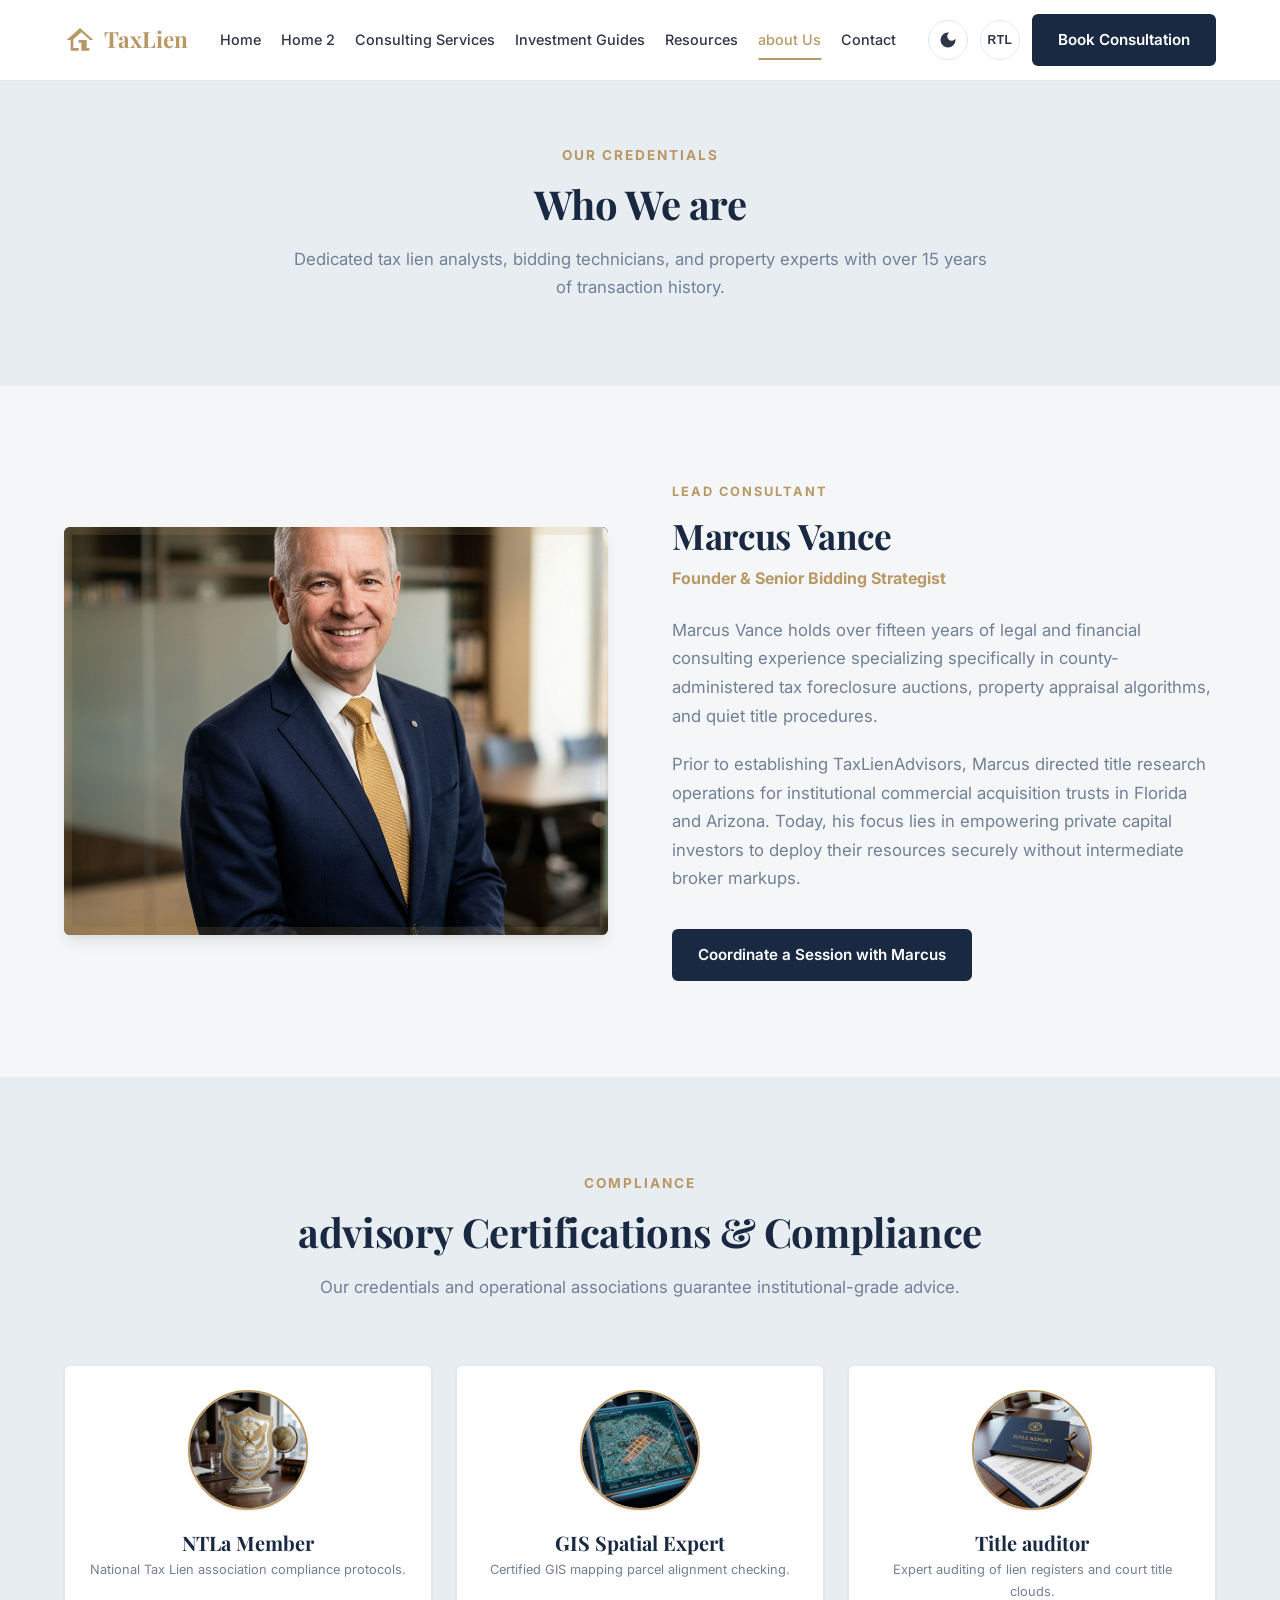
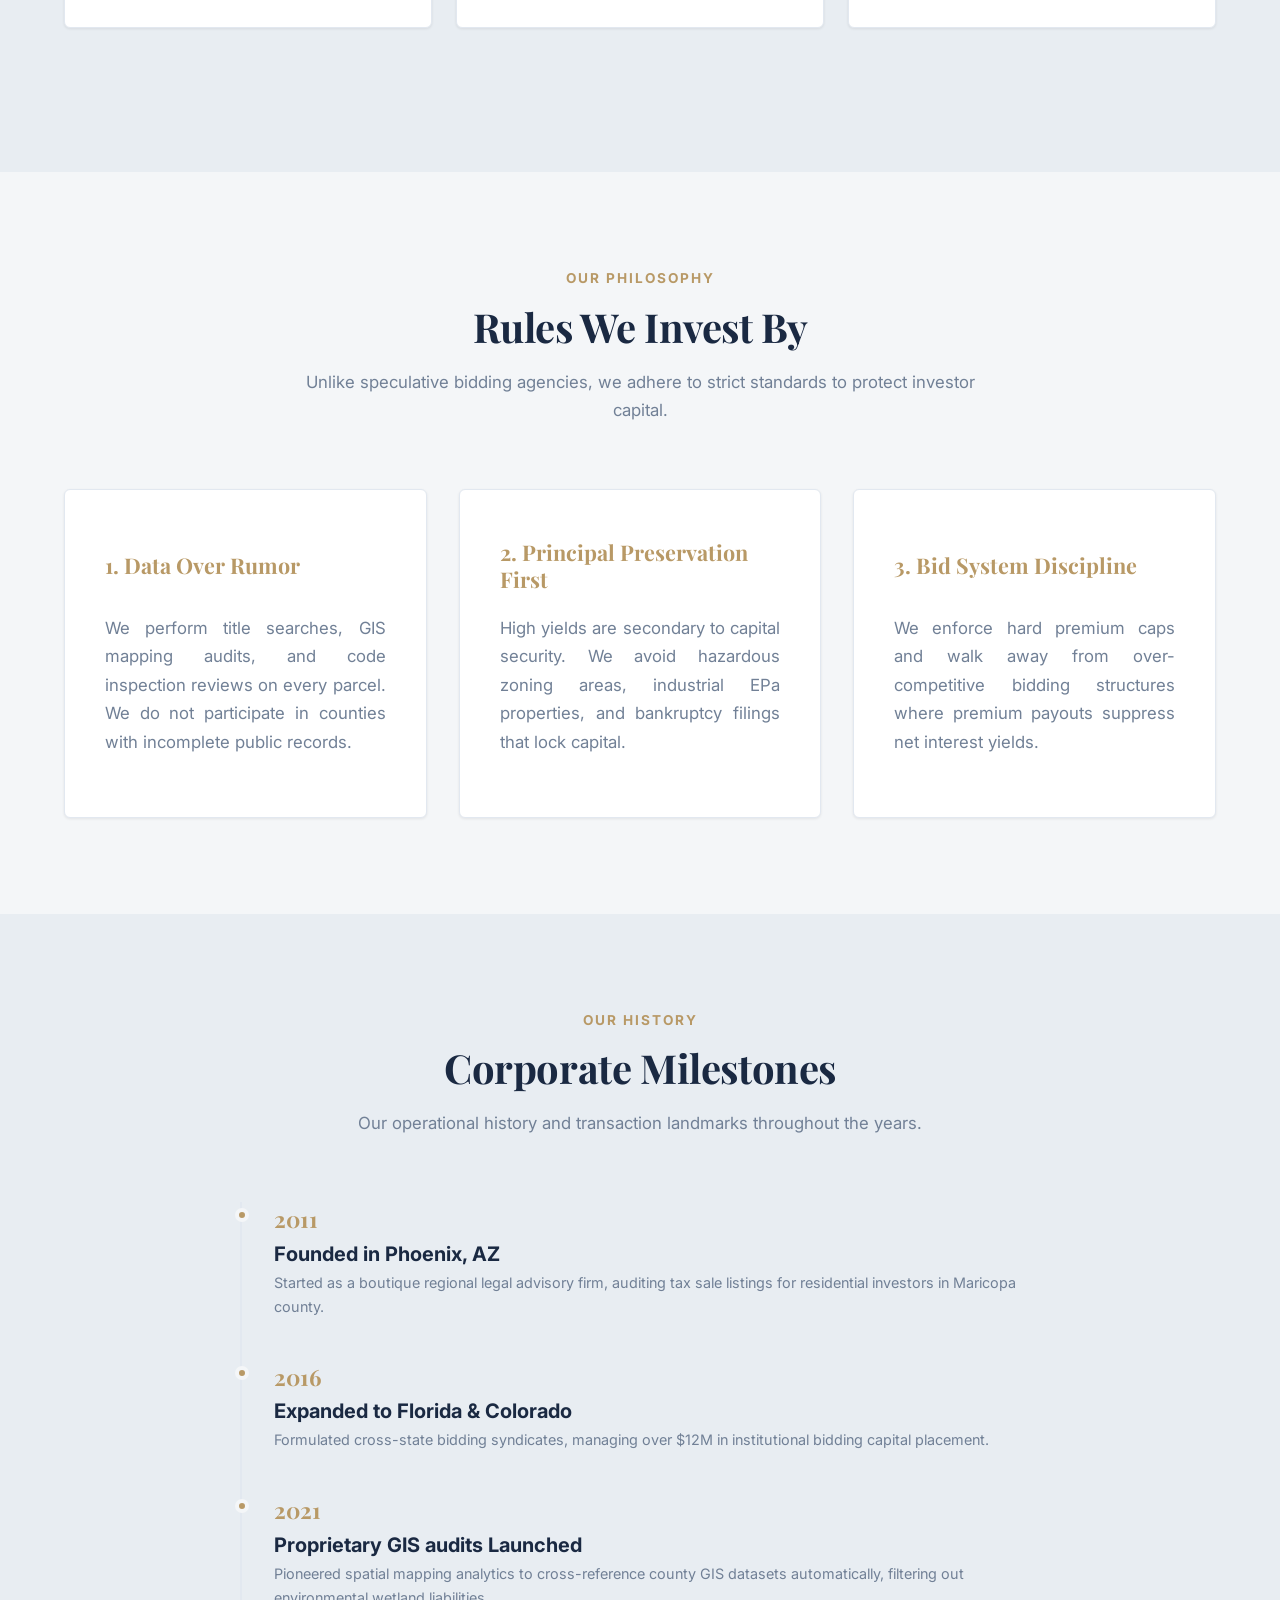
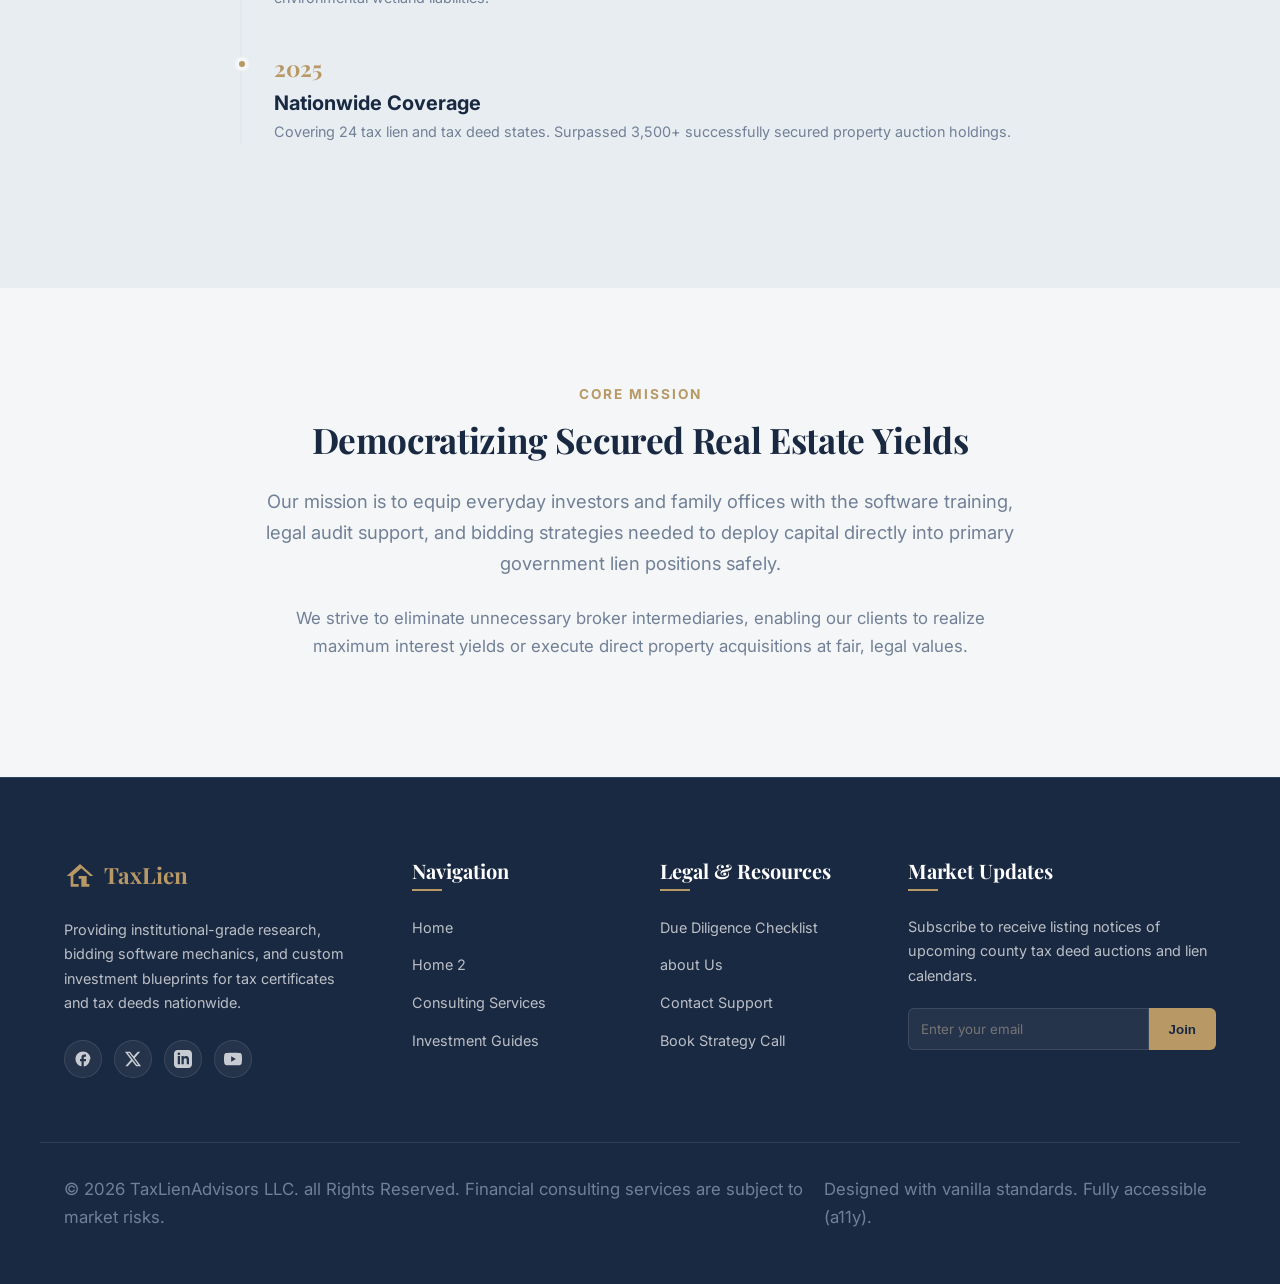
==== commit 632b5d9c: "add the css" ====
--- a/about.html
+++ b/about.html
@@ -229,18 +229,18 @@
             <div class="card-grid" style="grid-template-columns: repeat(auto-fit, minmax(280px, 1fr));">
                 
                 <div class="card animated">
-                    <h3 class="card-title" style="color: var(--accent); min-height: 4.5rem;">1. Data Over Rumor</h3>
-                    <p>We perform title searches, GIS mapping audits, and code inspection reviews on every parcel. We do not participate in counties with incomplete public records.</p>
+                    <h3 class="card-title" style="color: var(--accent); min-height: 4.5rem; display: flex; align-items: center;">1. Data Over Rumor</h3>
+                    <p style="text-align: justify;">We perform title searches, GIS mapping audits, and code inspection reviews on every parcel. We do not participate in counties with incomplete public records.</p>
                 </div>
 
                 <div class="card animated">
-                    <h3 class="card-title" style="color: var(--accent); min-height: 4.5rem;">2. Principal Preservation First</h3>
-                    <p>High yields are secondary to capital security. We avoid hazardous zoning areas, industrial EPa properties, and bankruptcy filings that lock capital.</p>
+                    <h3 class="card-title" style="color: var(--accent); min-height: 4.5rem; display: flex; align-items: center;">2. Principal Preservation First</h3>
+                    <p style="text-align: justify;">High yields are secondary to capital security. We avoid hazardous zoning areas, industrial EPa properties, and bankruptcy filings that lock capital.</p>
                 </div>
 
                 <div class="card animated">
-                    <h3 class="card-title" style="color: var(--accent); min-height: 4.5rem;">3. Bid System Discipline</h3>
-                    <p>We enforce hard premium caps and walk away from over-competitive bidding structures where premium payouts suppress net interest yields.</p>
+                    <h3 class="card-title" style="color: var(--accent); min-height: 4.5rem; display: flex; align-items: center;">3. Bid System Discipline</h3>
+                    <p style="text-align: justify;">We enforce hard premium caps and walk away from over-competitive bidding structures where premium payouts suppress net interest yields.</p>
                 </div>
 
             </div>
--- a/styles/main.css
+++ b/styles/main.css
@@ -836,7 +836,8 @@
 }
 
 .video-hero-content p {
-    color: var(--text-muted);
+    color: var(--text);
+    font-weight: 500;
 }
 
 [data-theme="dark"] .video-hero {
@@ -1757,6 +1758,11 @@
         gap: 2.5rem;
     }
     .two-col-layout .col-text {
+        text-align: center;
+    }
+    .process-list li {
+        flex-direction: column;
+        align-items: center;
         text-align: center;
     }
     .footer-grid {
@@ -2112,15 +2118,11 @@
 
 .workflow-num {
     font-size: 3.5rem;
-    color: rgba(184, 153, 102, 0.15);
+    color: var(--accent);
     font-weight: 700;
     line-height: 1;
     margin-bottom: 1.5rem;
     font-family: var(--font-serif);
-}
-
-[data-theme="dark"] .workflow-num {
-    color: rgba(184, 153, 102, 0.25);
 }
 
 .workflow-title {
@@ -2158,7 +2160,7 @@
     height: 70px;
     border-radius: 50%;
     background-color: var(--accent);
-    color: var(--primary);
+    color: #1A2942;
     display: flex;
     align-items: center;
     justify-content: center;
@@ -2174,12 +2176,13 @@
 }
 
 .onboarding-step h4 {
-    color: #ffffff;
+    color: var(--text-inverse);
     font-size: 1.35rem;
     margin-bottom: 0.75rem;
 }
 
 .onboarding-step p {
-    color: rgba(255, 255, 255, 0.8);
+    color: var(--text-inverse);
+    opacity: 0.8;
     font-size: 0.95rem;
 }
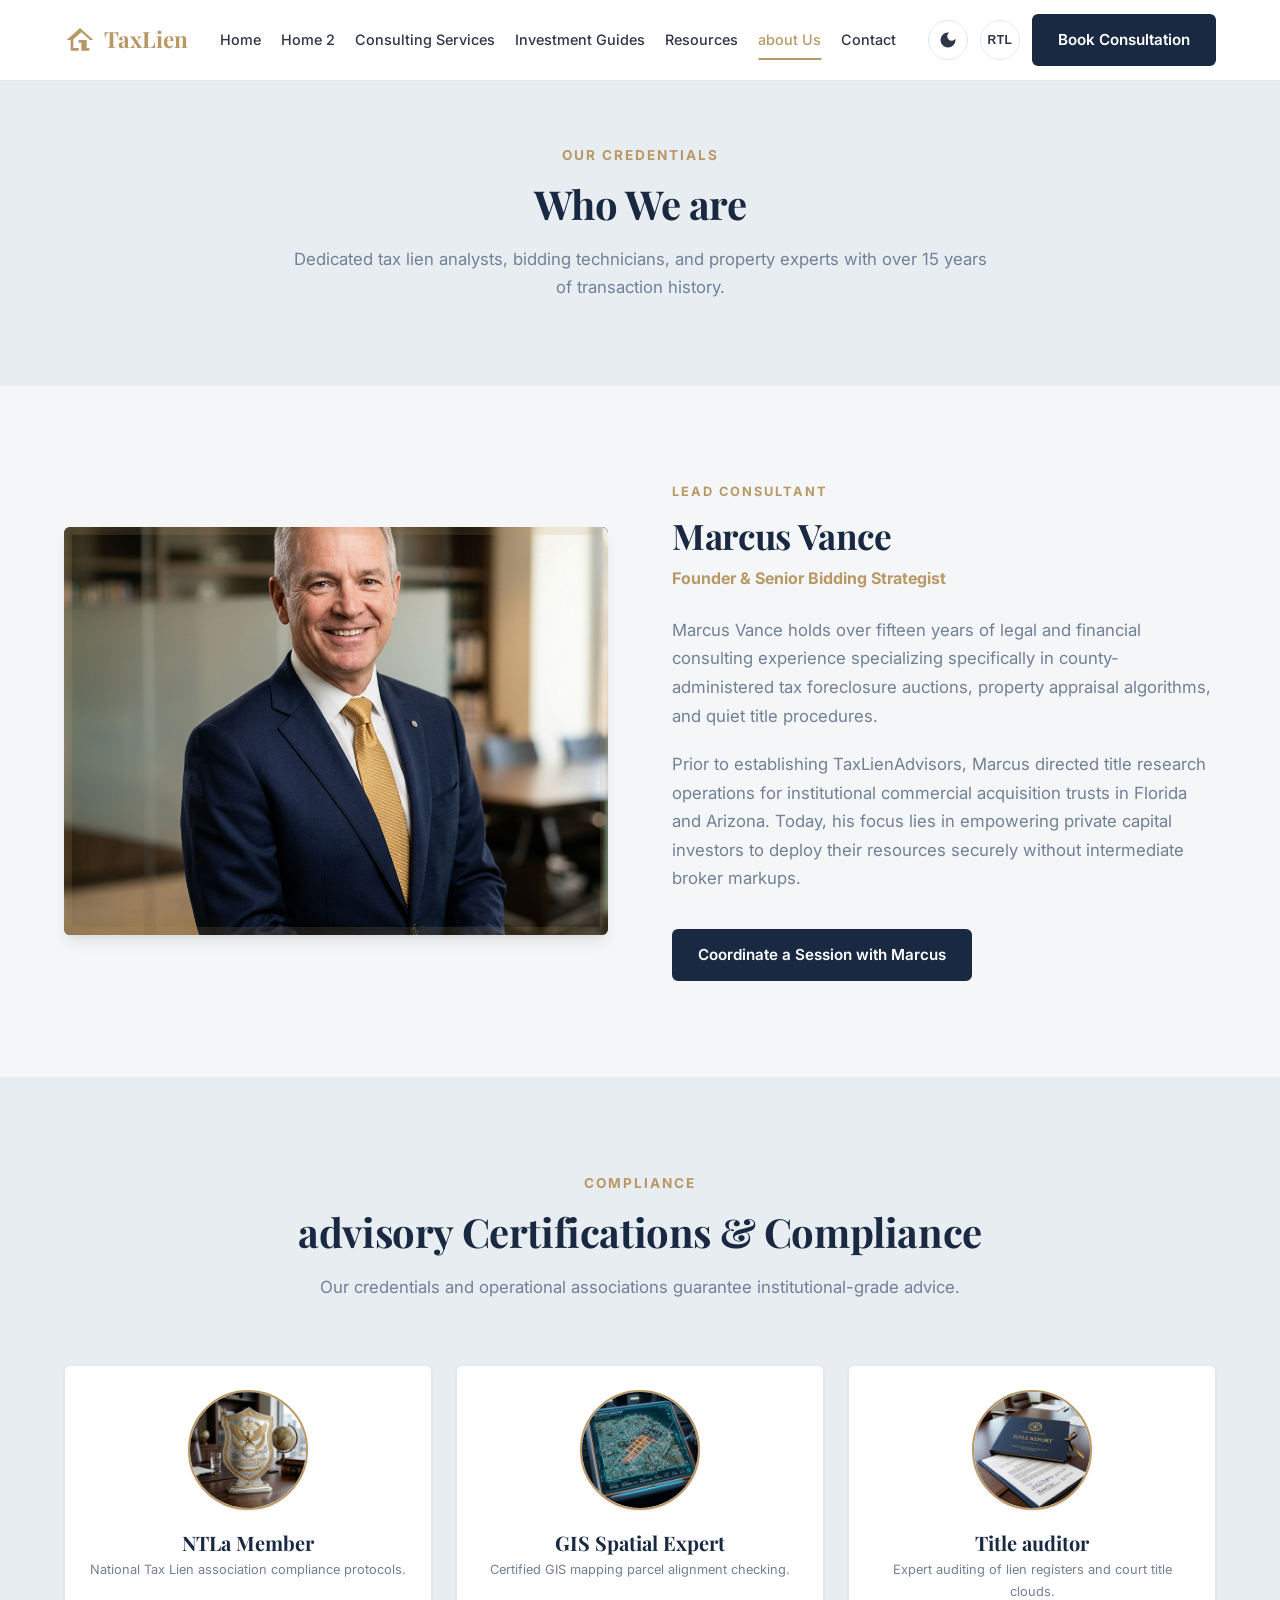
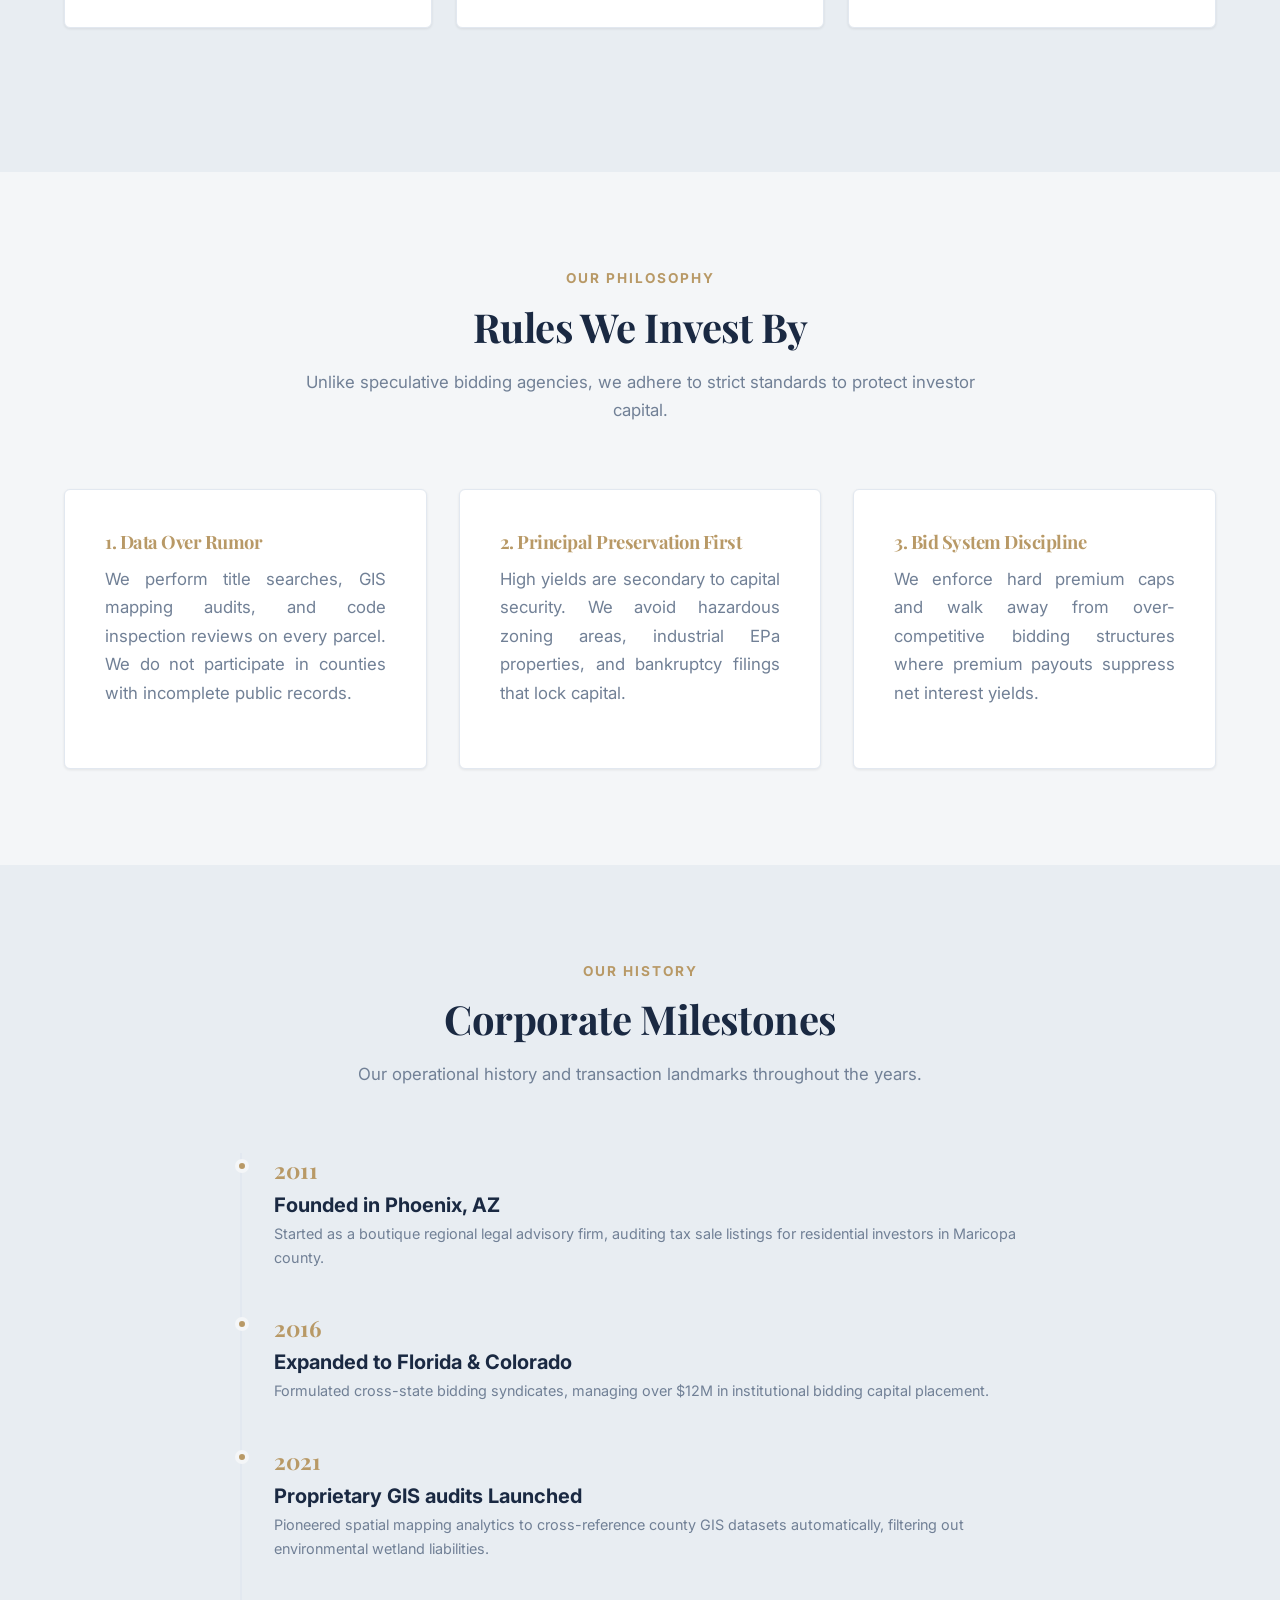
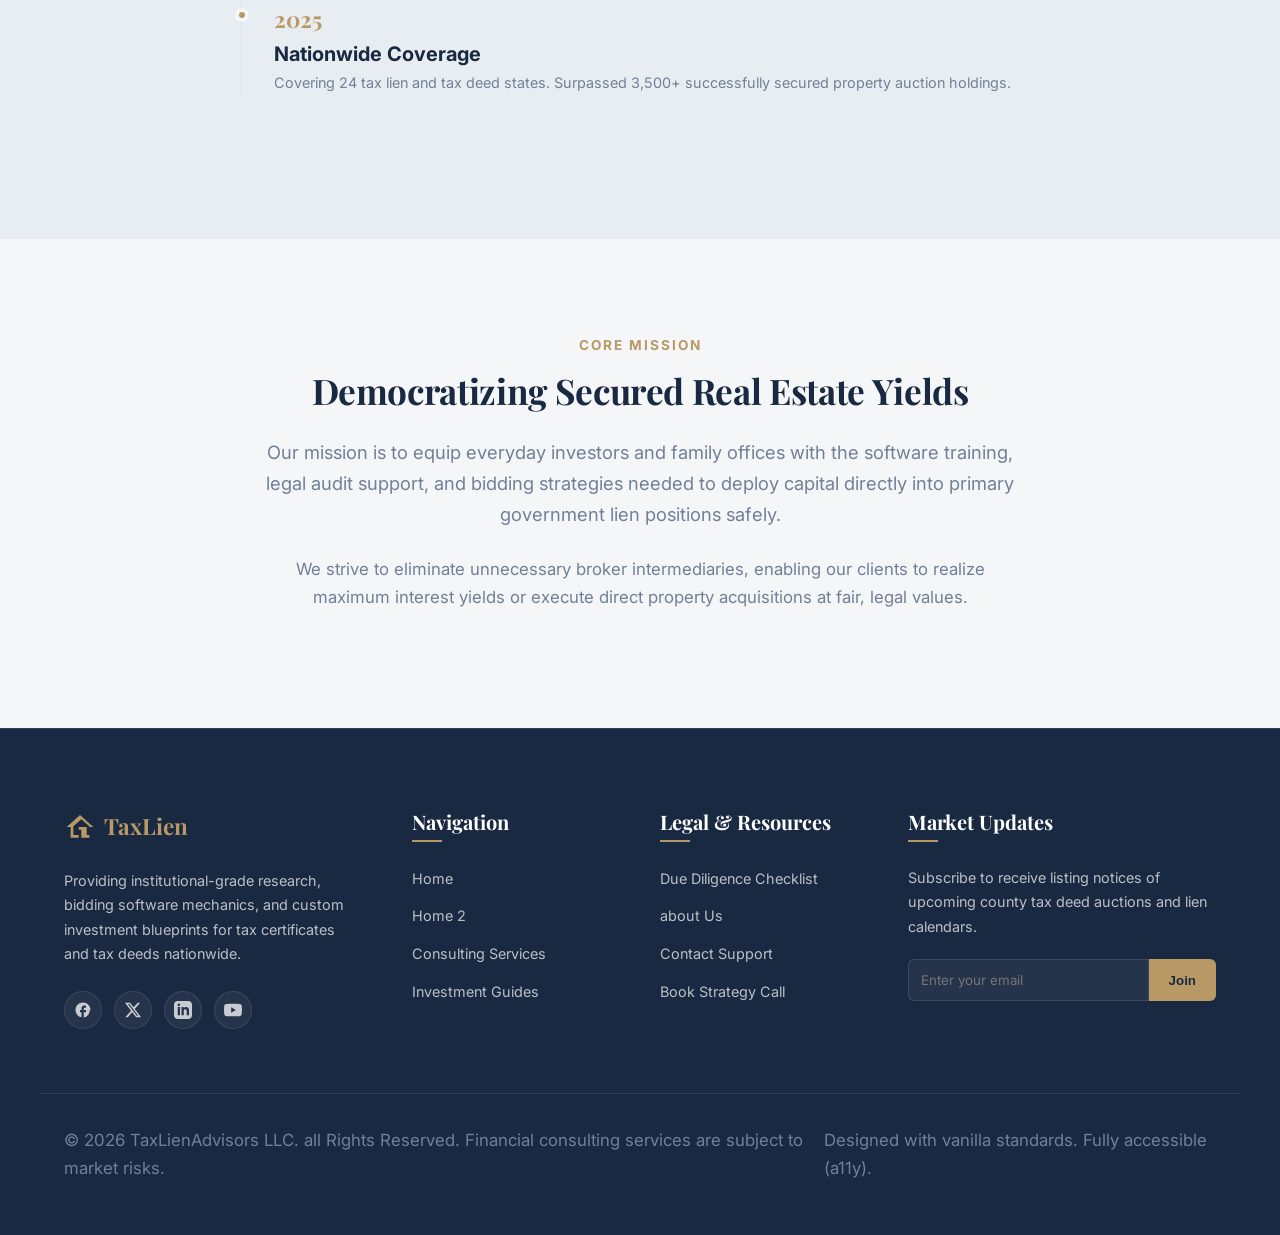
==== commit cef7c05a: "css" ====
--- a/about.html
+++ b/about.html
@@ -229,17 +229,17 @@
             <div class="card-grid" style="grid-template-columns: repeat(auto-fit, minmax(280px, 1fr));">
                 
                 <div class="card animated">
-                    <h3 class="card-title" style="color: var(--accent); min-height: 4.5rem; display: flex; align-items: center;">1. Data Over Rumor</h3>
+                    <h3 class="card-title" style="color: var(--accent); white-space: nowrap; font-size: 1.15rem; letter-spacing: -0.5px;">1. Data Over Rumor</h3>
                     <p style="text-align: justify;">We perform title searches, GIS mapping audits, and code inspection reviews on every parcel. We do not participate in counties with incomplete public records.</p>
                 </div>
 
                 <div class="card animated">
-                    <h3 class="card-title" style="color: var(--accent); min-height: 4.5rem; display: flex; align-items: center;">2. Principal Preservation First</h3>
+                    <h3 class="card-title" style="color: var(--accent); white-space: nowrap; font-size: 1.15rem; letter-spacing: -0.5px;">2. Principal Preservation First</h3>
                     <p style="text-align: justify;">High yields are secondary to capital security. We avoid hazardous zoning areas, industrial EPa properties, and bankruptcy filings that lock capital.</p>
                 </div>
 
                 <div class="card animated">
-                    <h3 class="card-title" style="color: var(--accent); min-height: 4.5rem; display: flex; align-items: center;">3. Bid System Discipline</h3>
+                    <h3 class="card-title" style="color: var(--accent); white-space: nowrap; font-size: 1.15rem; letter-spacing: -0.5px;">3. Bid System Discipline</h3>
                     <p style="text-align: justify;">We enforce hard premium caps and walk away from over-competitive bidding structures where premium payouts suppress net interest yields.</p>
                 </div>
 
--- a/styles/main.css
+++ b/styles/main.css
@@ -1717,6 +1717,184 @@
     box-shadow: var(--shadow-sm);
 }
 
+/* Homepage New Sections Styling */
+.process-list {
+    list-style: none;
+    display: flex;
+    flex-direction: column;
+    gap: 1.5rem;
+    margin-top: 1.5rem;
+}
+
+.process-list li {
+    display: flex;
+    gap: 1.25rem;
+    align-items: flex-start;
+}
+
+.step-number {
+    background-color: var(--accent);
+    color: var(--primary);
+    width: 36px;
+    height: 36px;
+    border-radius: 50%;
+    display: flex;
+    align-items: center;
+    justify-content: center;
+    font-weight: 700;
+    flex-shrink: 0;
+    font-size: 1.1rem;
+    box-shadow: 0 4px 10px rgba(184, 153, 102, 0.3);
+}
+
+.process-list strong {
+    color: var(--primary);
+    display: block;
+    margin-bottom: 0.25rem;
+    font-size: 1.1rem;
+}
+
+[data-theme="dark"] .process-list strong {
+    color: #ffffff;
+}
+
+.process-list span {
+    color: var(--text-muted);
+    font-size: 0.95rem;
+}
+
+.check-list {
+    list-style: none;
+    display: flex;
+    flex-direction: column;
+    gap: 1rem;
+    margin-top: 1.5rem;
+}
+
+.check-list li {
+    display: flex;
+    align-items: center;
+    gap: 1rem;
+    padding: 0.75rem 1rem;
+    background-color: var(--bg-surface);
+    border-radius: var(--border-radius);
+    border: 1px solid var(--border);
+    transition: var(--transition);
+}
+
+.check-list li:hover {
+    border-color: var(--accent);
+    transform: translateX(5px);
+}
+
+.check-list svg {
+    fill: var(--accent);
+    width: 24px;
+    height: 24px;
+    flex-shrink: 0;
+}
+
+.check-list span {
+    color: var(--text);
+    font-weight: 500;
+}
+
+.workflow-grid {
+    display: grid;
+    grid-template-columns: repeat(auto-fit, minmax(240px, 1fr));
+    gap: 2rem;
+    position: relative;
+    margin-top: 3rem;
+}
+
+.workflow-step {
+    background-color: var(--bg-surface);
+    border: 1px solid var(--border);
+    padding: 2.5rem 2rem;
+    border-radius: var(--border-radius);
+    box-shadow: var(--shadow-sm);
+    text-align: center;
+    transition: transform 0.3s ease, box-shadow 0.3s ease, border-color 0.3s ease;
+    position: relative;
+    overflow: hidden;
+}
+
+.workflow-step:hover {
+    transform: translateY(-5px);
+    box-shadow: var(--shadow-lg);
+    border-color: var(--accent);
+}
+
+.workflow-num {
+    font-size: 3.5rem;
+    color: var(--accent);
+    font-weight: 700;
+    line-height: 1;
+    margin-bottom: 1.5rem;
+    font-family: var(--font-serif);
+}
+
+.workflow-title {
+    font-size: 1.25rem;
+    margin-bottom: 0.75rem;
+    color: var(--primary);
+}
+
+[data-theme="dark"] .workflow-title {
+    color: #ffffff;
+}
+
+.workflow-step p {
+    font-size: 0.95rem;
+    color: var(--text-muted);
+    margin-bottom: 0;
+}
+
+.onboarding-grid {
+    display: flex;
+    flex-wrap: wrap;
+    justify-content: center;
+    gap: 3rem;
+    margin-bottom: 4rem;
+}
+
+.onboarding-step {
+    flex: 1;
+    min-width: 260px;
+    text-align: center;
+}
+
+.onboarding-num {
+    width: 70px;
+    height: 70px;
+    border-radius: 50%;
+    background-color: var(--accent);
+    color: #1A2942;
+    display: flex;
+    align-items: center;
+    justify-content: center;
+    font-size: 1.75rem;
+    font-weight: 700;
+    margin: 0 auto 1.5rem auto;
+    box-shadow: 0 8px 20px rgba(184, 153, 102, 0.4);
+    transition: transform 0.3s ease;
+}
+
+.onboarding-step:hover .onboarding-num {
+    transform: scale(1.1);
+}
+
+.onboarding-step h4 {
+    color: var(--text-inverse);
+    font-size: 1.35rem;
+    margin-bottom: 0.75rem;
+}
+
+.onboarding-step p {
+    color: var(--text-inverse);
+    opacity: 0.8;
+    font-size: 0.95rem;
+}
 /* Responsive Breakpoints */
 @media (max-width: 1024px) {
     .nav-menu {
@@ -2008,181 +2186,3 @@
     color: var(--accent);
 }
 
-/* Homepage New Sections Styling */
-.process-list {
-    list-style: none;
-    display: flex;
-    flex-direction: column;
-    gap: 1.5rem;
-    margin-top: 1.5rem;
-}
-
-.process-list li {
-    display: flex;
-    gap: 1.25rem;
-    align-items: flex-start;
-}
-
-.step-number {
-    background-color: var(--accent);
-    color: var(--primary);
-    width: 36px;
-    height: 36px;
-    border-radius: 50%;
-    display: flex;
-    align-items: center;
-    justify-content: center;
-    font-weight: 700;
-    flex-shrink: 0;
-    font-size: 1.1rem;
-    box-shadow: 0 4px 10px rgba(184, 153, 102, 0.3);
-}
-
-.process-list strong {
-    color: var(--primary);
-    display: block;
-    margin-bottom: 0.25rem;
-    font-size: 1.1rem;
-}
-
-[data-theme="dark"] .process-list strong {
-    color: #ffffff;
-}
-
-.process-list span {
-    color: var(--text-muted);
-    font-size: 0.95rem;
-}
-
-.check-list {
-    list-style: none;
-    display: flex;
-    flex-direction: column;
-    gap: 1rem;
-    margin-top: 1.5rem;
-}
-
-.check-list li {
-    display: flex;
-    align-items: center;
-    gap: 1rem;
-    padding: 0.75rem 1rem;
-    background-color: var(--bg-surface);
-    border-radius: var(--border-radius);
-    border: 1px solid var(--border);
-    transition: var(--transition);
-}
-
-.check-list li:hover {
-    border-color: var(--accent);
-    transform: translateX(5px);
-}
-
-.check-list svg {
-    fill: var(--accent);
-    width: 24px;
-    height: 24px;
-    flex-shrink: 0;
-}
-
-.check-list span {
-    color: var(--text);
-    font-weight: 500;
-}
-
-.workflow-grid {
-    display: grid;
-    grid-template-columns: repeat(auto-fit, minmax(240px, 1fr));
-    gap: 2rem;
-    position: relative;
-    margin-top: 3rem;
-}
-
-.workflow-step {
-    background-color: var(--bg-surface);
-    border: 1px solid var(--border);
-    padding: 2.5rem 2rem;
-    border-radius: var(--border-radius);
-    box-shadow: var(--shadow-sm);
-    text-align: center;
-    transition: transform 0.3s ease, box-shadow 0.3s ease, border-color 0.3s ease;
-    position: relative;
-    overflow: hidden;
-}
-
-.workflow-step:hover {
-    transform: translateY(-5px);
-    box-shadow: var(--shadow-lg);
-    border-color: var(--accent);
-}
-
-.workflow-num {
-    font-size: 3.5rem;
-    color: var(--accent);
-    font-weight: 700;
-    line-height: 1;
-    margin-bottom: 1.5rem;
-    font-family: var(--font-serif);
-}
-
-.workflow-title {
-    font-size: 1.25rem;
-    margin-bottom: 0.75rem;
-    color: var(--primary);
-}
-
-[data-theme="dark"] .workflow-title {
-    color: #ffffff;
-}
-
-.workflow-step p {
-    font-size: 0.95rem;
-    color: var(--text-muted);
-    margin-bottom: 0;
-}
-
-.onboarding-grid {
-    display: flex;
-    flex-wrap: wrap;
-    justify-content: center;
-    gap: 3rem;
-    margin-bottom: 4rem;
-}
-
-.onboarding-step {
-    flex: 1;
-    min-width: 260px;
-    text-align: center;
-}
-
-.onboarding-num {
-    width: 70px;
-    height: 70px;
-    border-radius: 50%;
-    background-color: var(--accent);
-    color: #1A2942;
-    display: flex;
-    align-items: center;
-    justify-content: center;
-    font-size: 1.75rem;
-    font-weight: 700;
-    margin: 0 auto 1.5rem auto;
-    box-shadow: 0 8px 20px rgba(184, 153, 102, 0.4);
-    transition: transform 0.3s ease;
-}
-
-.onboarding-step:hover .onboarding-num {
-    transform: scale(1.1);
-}
-
-.onboarding-step h4 {
-    color: var(--text-inverse);
-    font-size: 1.35rem;
-    margin-bottom: 0.75rem;
-}
-
-.onboarding-step p {
-    color: var(--text-inverse);
-    opacity: 0.8;
-    font-size: 0.95rem;
-}
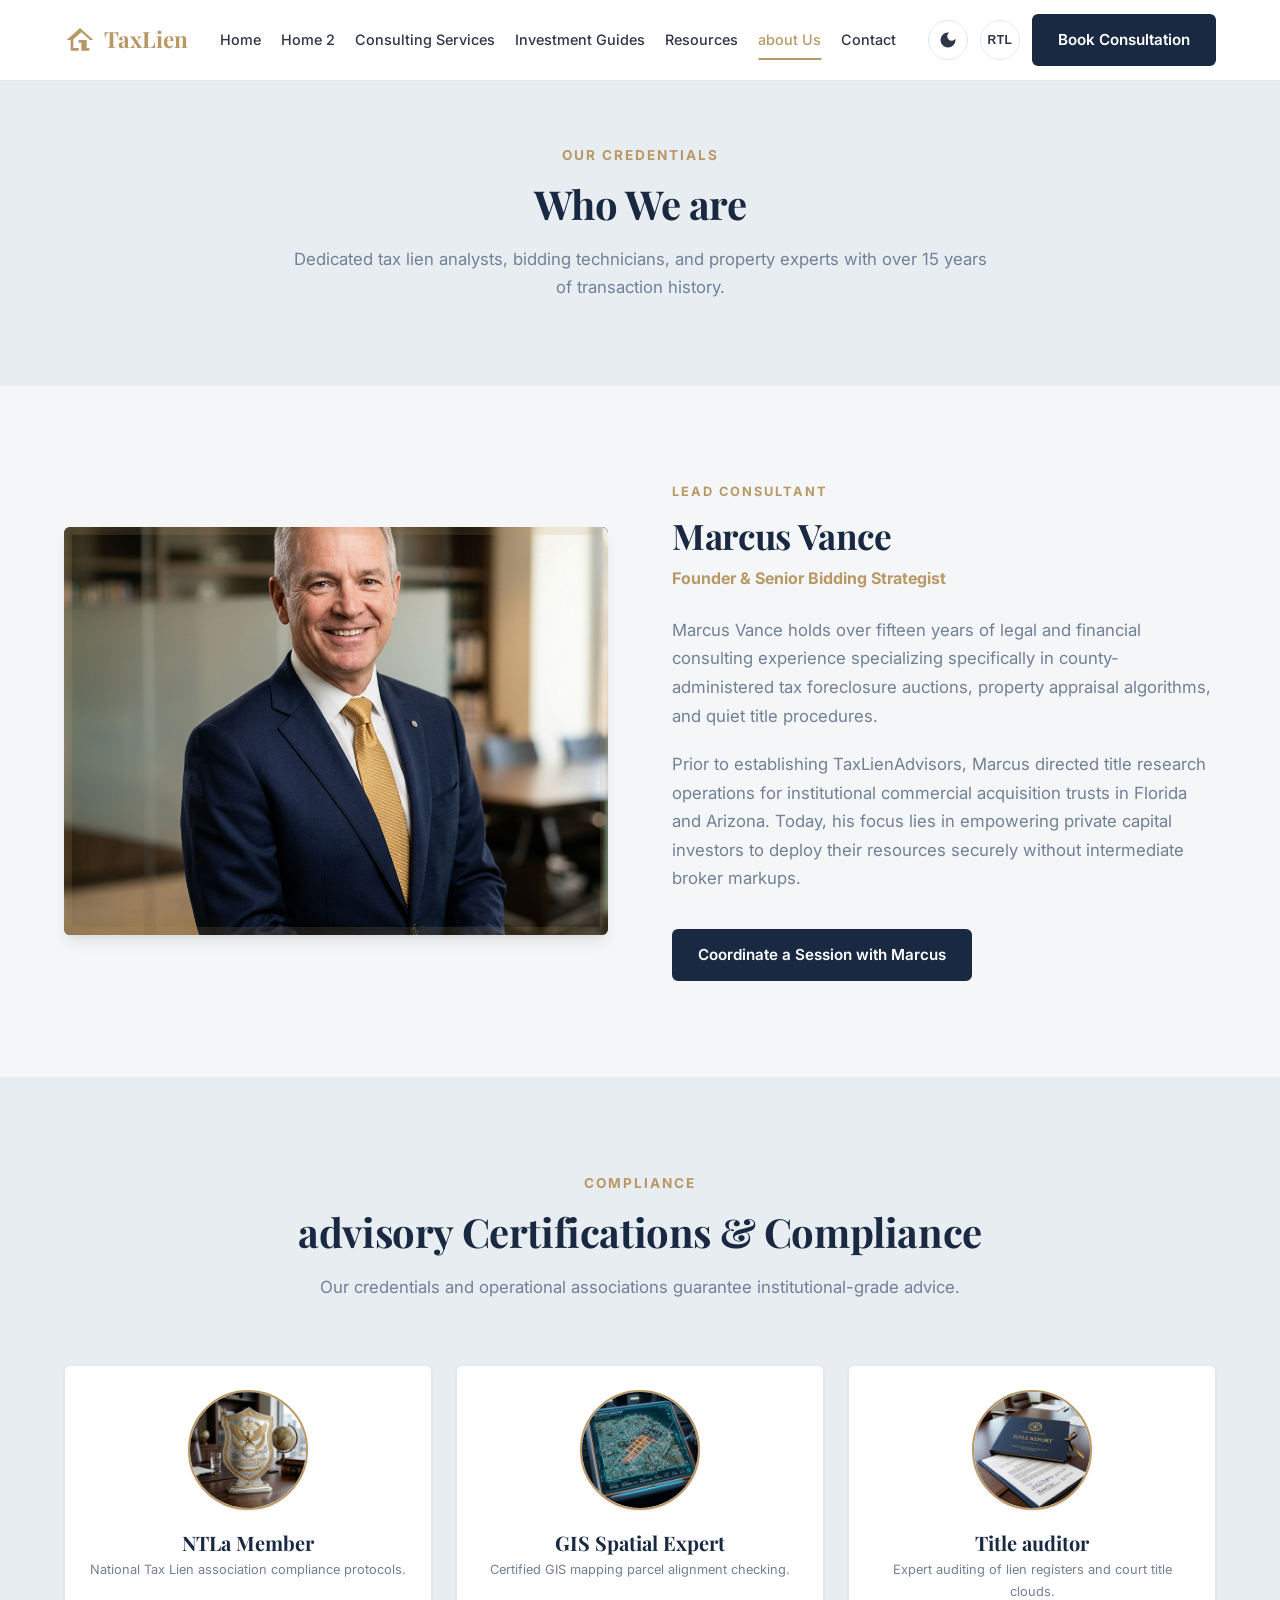
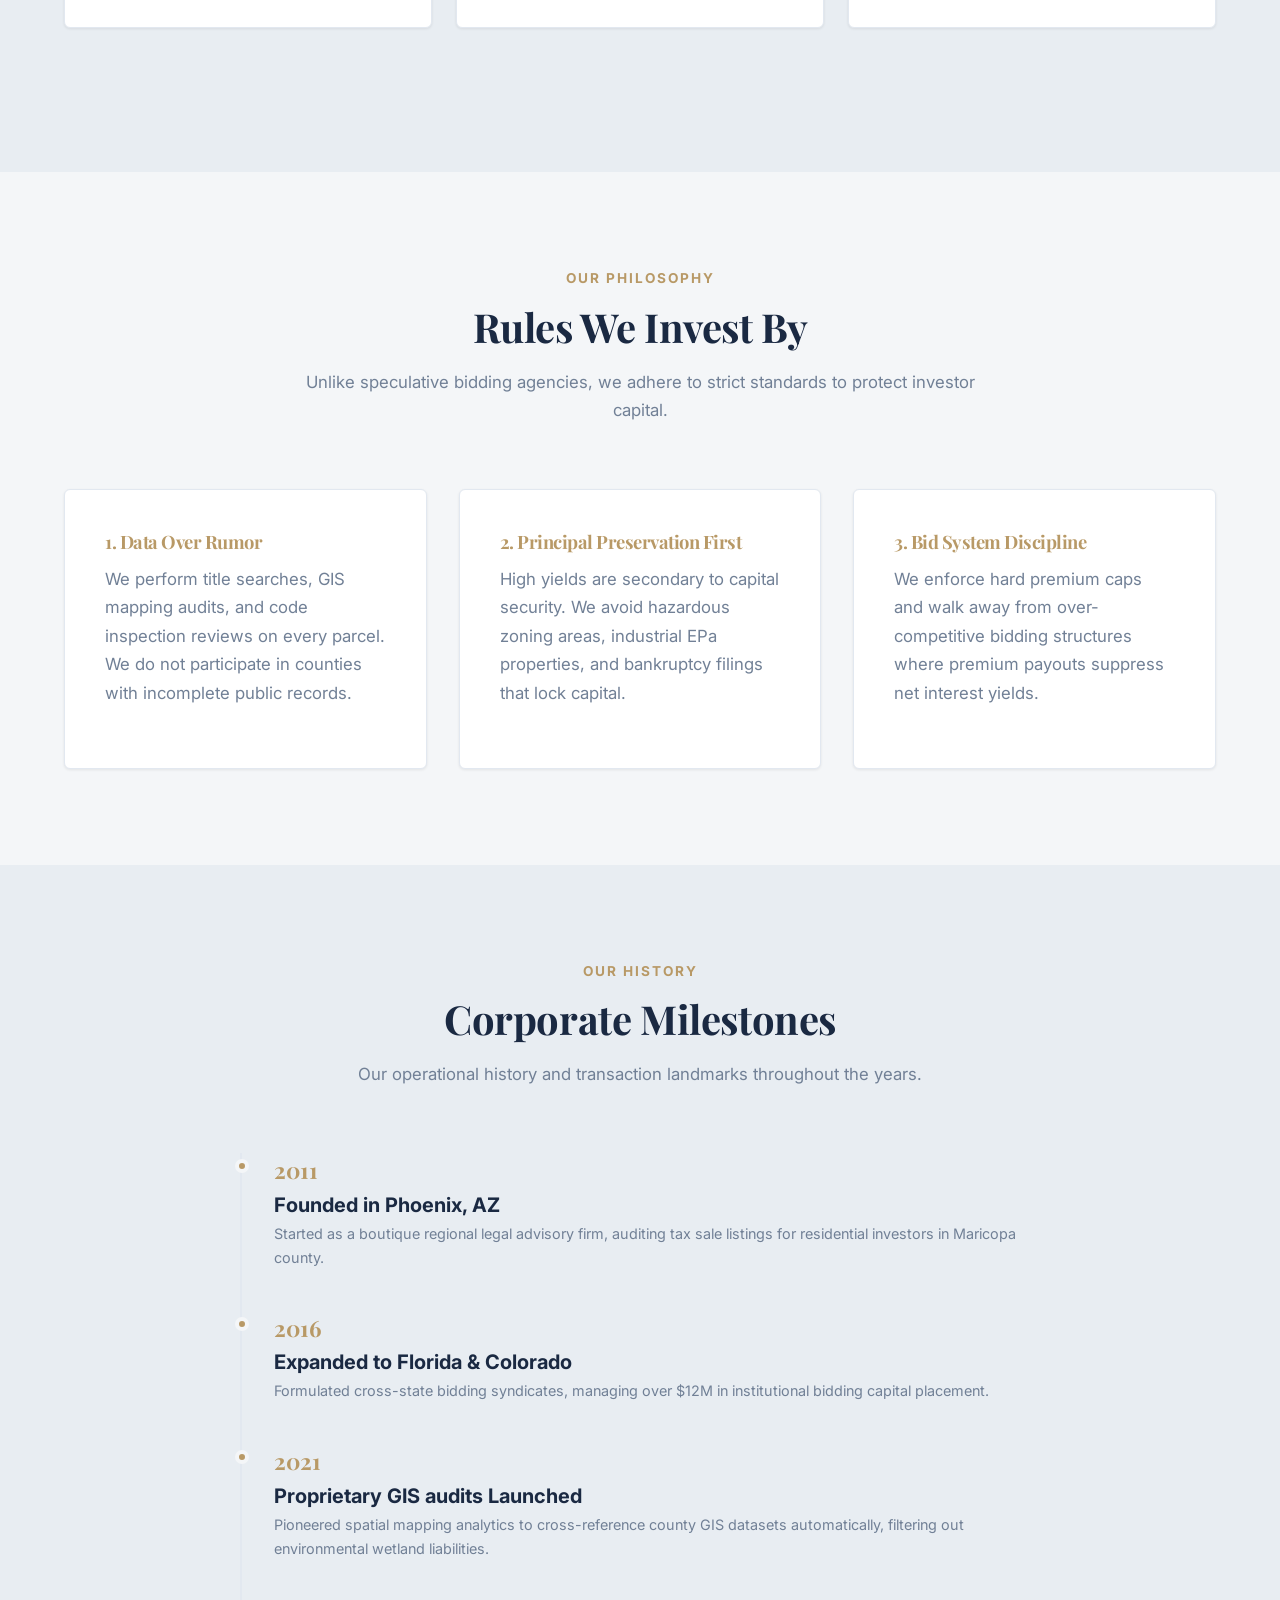
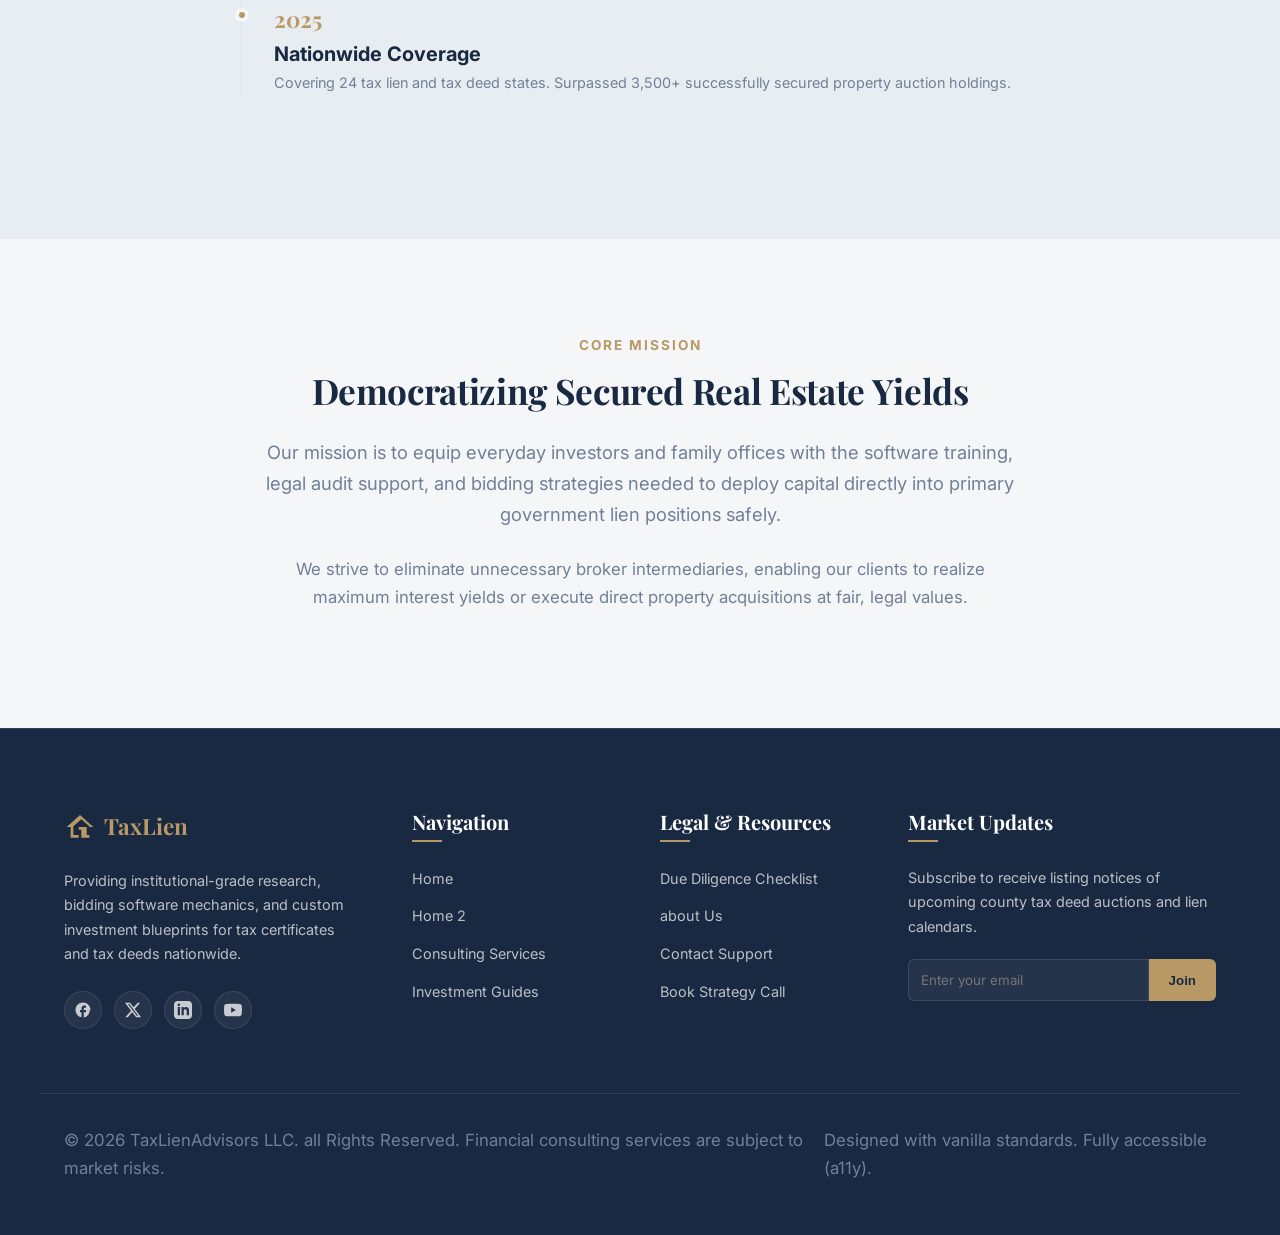
==== commit 3ce19106: "caa" ====
--- a/about.html
+++ b/about.html
@@ -230,17 +230,17 @@
                 
                 <div class="card animated">
                     <h3 class="card-title" style="color: var(--accent); white-space: nowrap; font-size: 1.15rem; letter-spacing: -0.5px;">1. Data Over Rumor</h3>
-                    <p style="text-align: justify;">We perform title searches, GIS mapping audits, and code inspection reviews on every parcel. We do not participate in counties with incomplete public records.</p>
+                    <p style="text-align: left;">We perform title searches, GIS mapping audits, and code inspection reviews on every parcel. We do not participate in counties with incomplete public records.</p>
                 </div>
 
                 <div class="card animated">
                     <h3 class="card-title" style="color: var(--accent); white-space: nowrap; font-size: 1.15rem; letter-spacing: -0.5px;">2. Principal Preservation First</h3>
-                    <p style="text-align: justify;">High yields are secondary to capital security. We avoid hazardous zoning areas, industrial EPa properties, and bankruptcy filings that lock capital.</p>
+                    <p style="text-align: left;">High yields are secondary to capital security. We avoid hazardous zoning areas, industrial EPa properties, and bankruptcy filings that lock capital.</p>
                 </div>
 
                 <div class="card animated">
                     <h3 class="card-title" style="color: var(--accent); white-space: nowrap; font-size: 1.15rem; letter-spacing: -0.5px;">3. Bid System Discipline</h3>
-                    <p style="text-align: justify;">We enforce hard premium caps and walk away from over-competitive bidding structures where premium payouts suppress net interest yields.</p>
+                    <p style="text-align: left;">We enforce hard premium caps and walk away from over-competitive bidding structures where premium payouts suppress net interest yields.</p>
                 </div>
 
             </div>
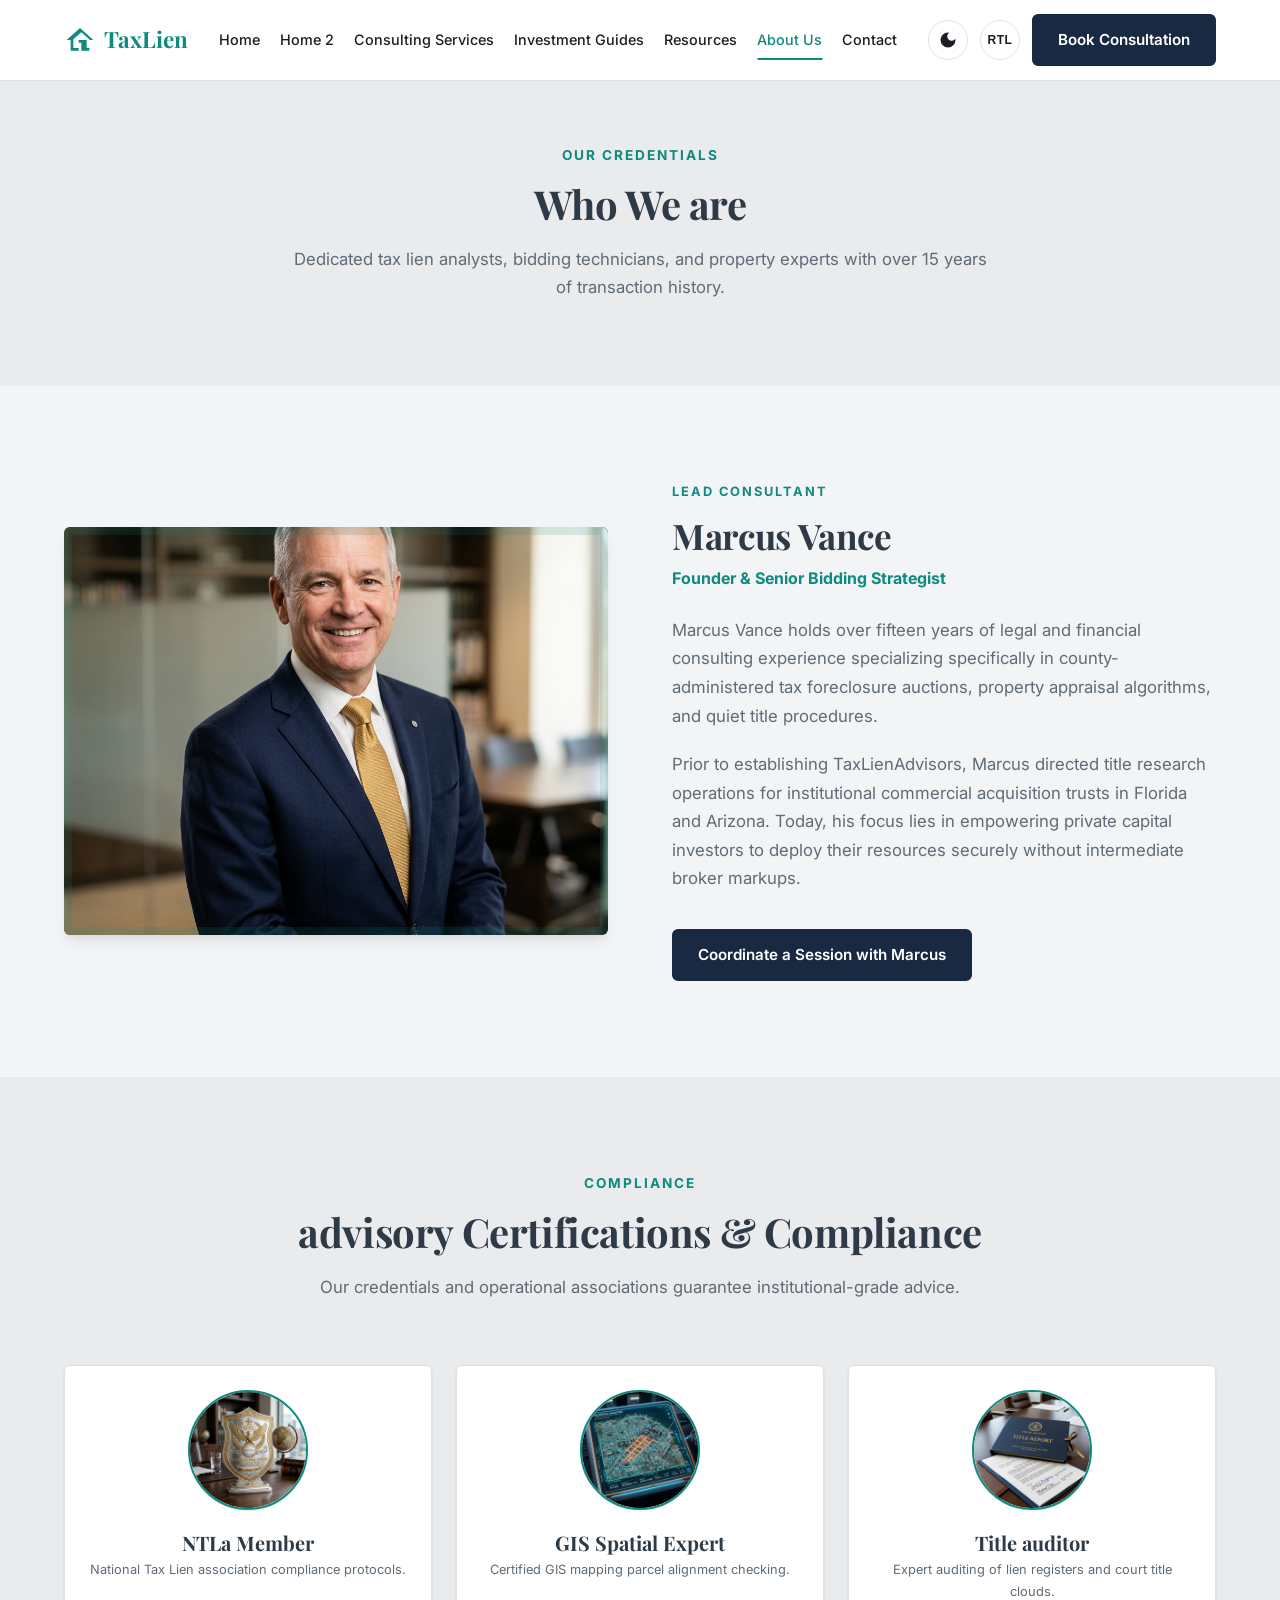
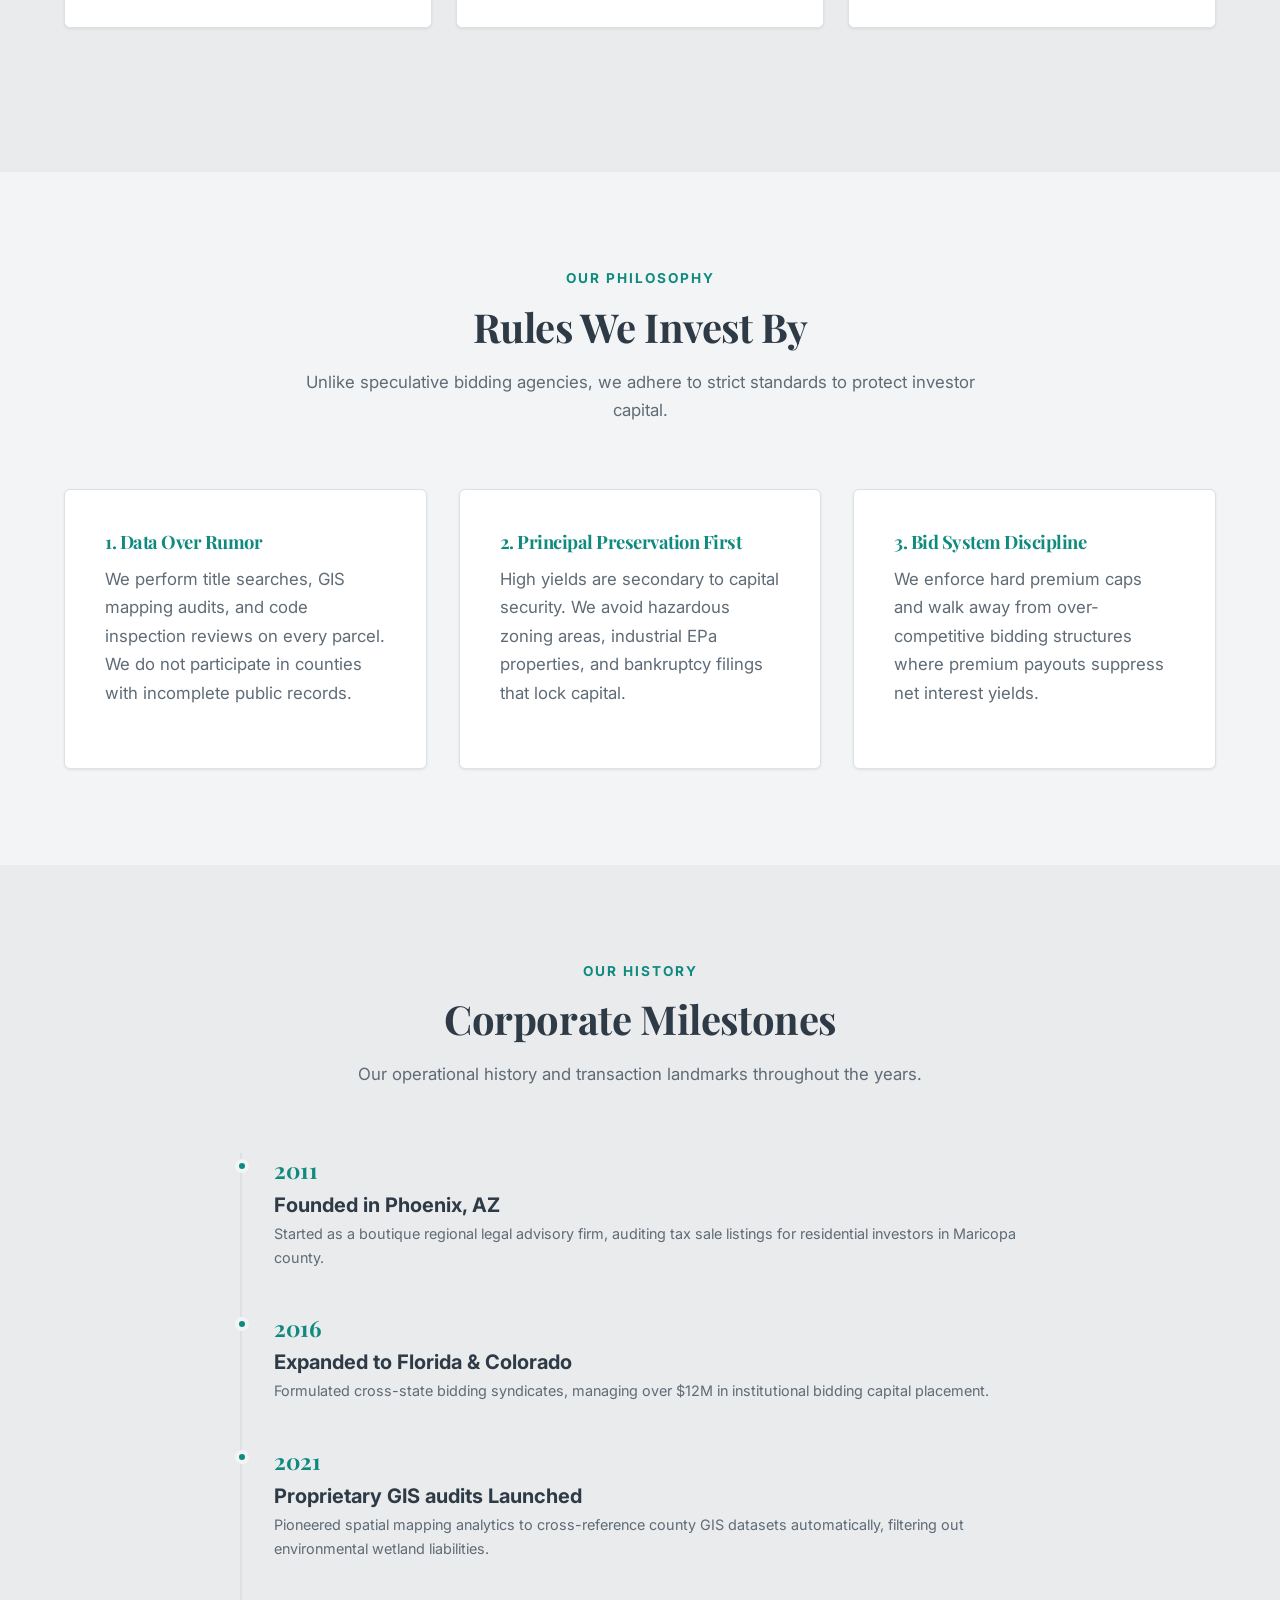
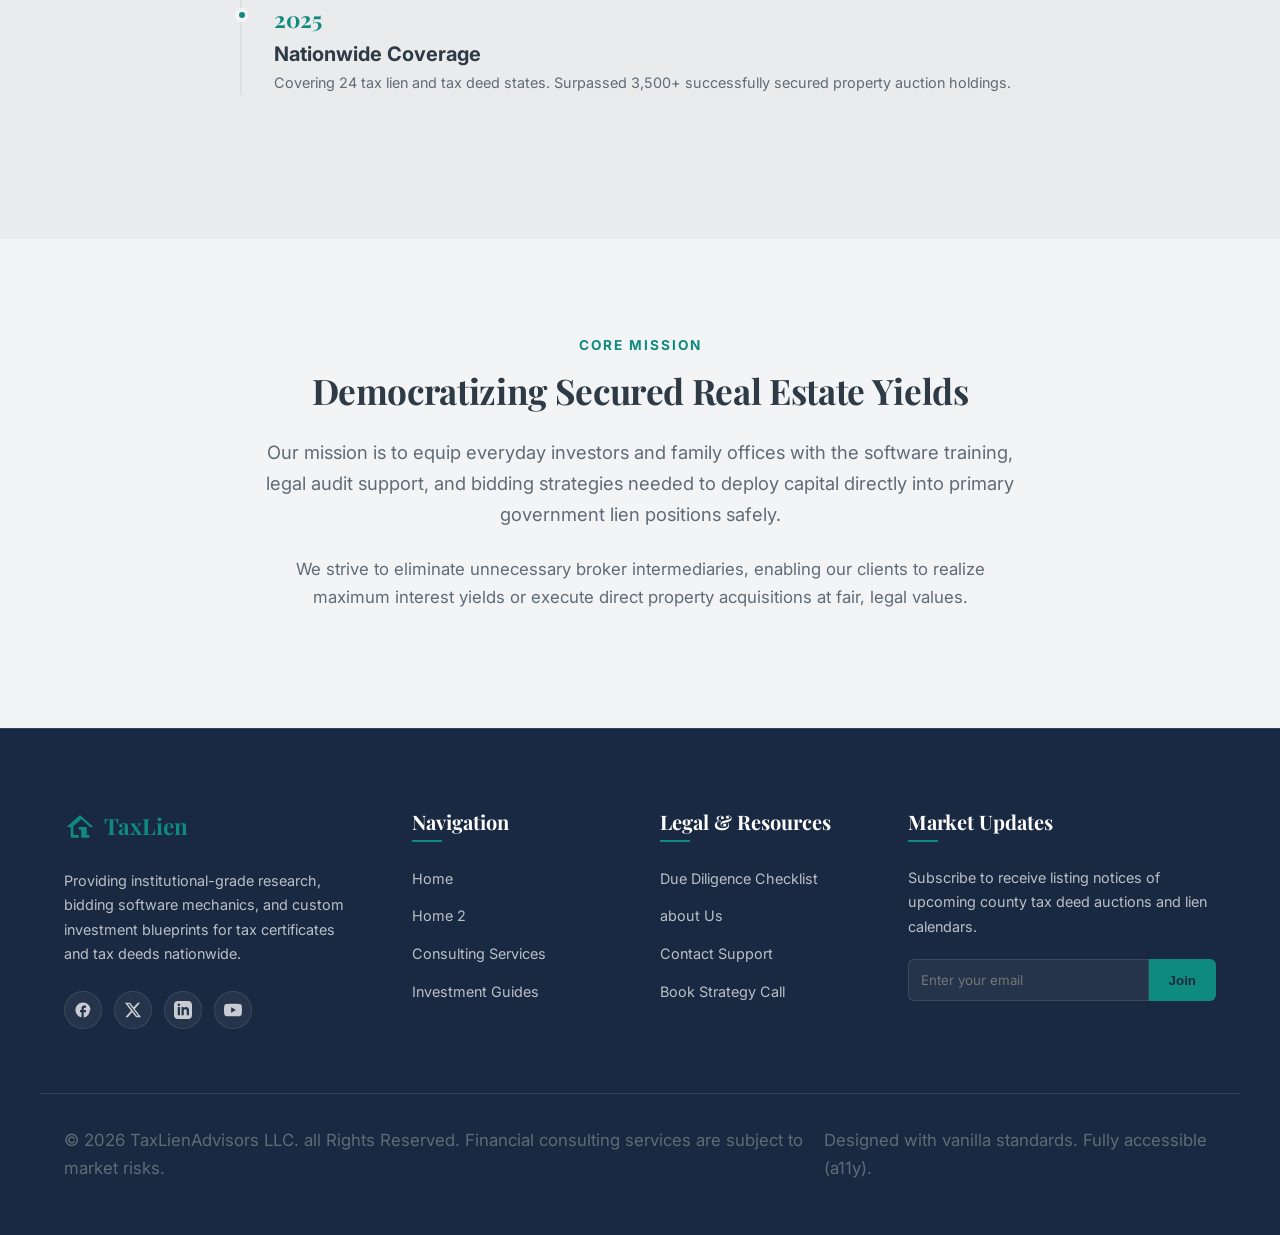
==== commit 76e97958: "add the A" ====
--- a/about.html
+++ b/about.html
@@ -119,7 +119,7 @@
                 <a href="services.html" class="nav-link">Consulting Services</a>
                 <a href="guides.html" class="nav-link">Investment Guides</a>
                 <a href="resources.html" class="nav-link">Resources</a>
-                <a href="about.html" class="nav-link active">about Us</a>
+                <a href="about.html" class="nav-link active">About Us</a>
                 <a href="contact.html" class="nav-link">Contact</a>
             </nav>
 
@@ -153,7 +153,7 @@
             <li><a href="services.html" class="mobile-link">Consulting Services</a></li>
             <li><a href="guides.html" class="mobile-link">Investment Guides</a></li>
             <li><a href="resources.html" class="mobile-link">Resources</a></li>
-            <li><a href="about.html" class="mobile-link active">about Us</a></li>
+            <li><a href="about.html" class="mobile-link active">About Us</a></li>
             <li><a href="contact.html" class="mobile-link">Contact</a></li>
         </ul>
         <a href="booking.html" class="btn btn-cta">Book a Consultation</a>
--- a/styles/main.css
+++ b/styles/main.css
@@ -1,23 +1,23 @@
 @import url('https://fonts.googleapis.com/css2?family=Inter:wght@300;400;500;600;700&family=Playfair+Display:ital,wght@0,400;0,600;0,700;1,400&display=swap');
 
 :root {
-    --primary: #1A2942;       /* Refined Midnight Blue */
-    --primary-rgb: 26, 41, 66;
-    --secondary: #2C4263;     /* Muted Steel Blue */
-    --accent: #B89966;        /* Antique Gold */
-    --accent-hover: #CFB282;  /* Soft Gold */
-    --accent-rgb: 184, 153, 102;
+    --primary: #2E3A46;
+    --primary-rgb: 46, 58, 70;
+    --secondary: #4A5D70;
+    --accent: #0F8A7E;
+    --accent-hover: #14A99B;
+    --accent-rgb: 15, 138, 126;
     
-    --bg: #F4F6F8;            /* Soft Pearl */
-    --bg-surface: #FFFFFF;    /* Pure White */
-    --bg-secondary: #E8EDF2;  /* Slightly darker pearl for section contrast */
+    --bg: #F2F4F5;
+    --bg-surface: #FFFFFF;
+    --bg-secondary: #E9EBED;
     --bg-navbar: rgba(255, 255, 255, 0.95);
     
-    --text: #2D3748;          /* Professional Slate */
-    --text-muted: #718096;    /* Cool Gray */
-    --text-inverse: #FFFFFF;  /* Light Text */
+    --text: #1B1F23;
+    --text-muted: #5F6B76;
+    --text-inverse: #FFFFFF;
     
-    --border: #E2E8F0;
+    --border: #DCE1E4;
     
     --shadow-sm: 0 1px 3px rgba(0, 0, 0, 0.08);
     --shadow-md: 0 4px 6px -1px rgba(0, 0, 0, 0.08), 0 2px 4px -1px rgba(0, 0, 0, 0.04);
@@ -32,18 +32,19 @@
 }
 
 [data-theme="dark"] {
-    --primary: #E2E8F0;
-    --secondary: #A0AEC0;
-    --bg: #0F172A;            /* Slate Black */
-    --bg-surface: #1E293B;    /* Slate Dark */
-    --bg-secondary: #162032;  /* Slightly lighter dark for section contrast */
-    --bg-navbar: rgba(15, 23, 42, 0.95);
+    --primary: #E8ECEE; /* Kept light for heading text readability, using Primary #243038 for header backgrounds if needed */
+    --primary-dark: #243038; 
+    --secondary: #3B4E59;
+    --bg: #12181D;
+    --bg-surface: #1B2329;
+    --bg-secondary: #161D23;
+    --bg-navbar: rgba(27, 35, 41, 0.95); /* matching surface */
     
-    --text: #F8FAFC;          /* Bright Slate */
-    --text-muted: #94A3B8;    /* Muted Gray */
-    --text-inverse: #0F172A;
+    --text: #E8ECEE;
+    --text-muted: #8C99A3;
+    --text-inverse: #1B1F23;
     
-    --border: #334155;
+    --border: #2C3941;
     
     --shadow-sm: 0 1px 3px rgba(0,0,0,0.3);
     --shadow-md: 0 4px 6px -1px rgba(0,0,0,0.4), 0 2px 4px -1px rgba(0,0,0,0.3);
@@ -419,7 +420,7 @@
     align-items: center;
     min-height: calc(100vh - 80px);
     background: linear-gradient(135deg, rgba(255, 255, 255, 0.9) 0%, rgba(248, 250, 252, 0.85) 100%), 
-                url("../images/hero_light.png");
+                url("../images/hero_dark.png");
     background-size: cover;
     background-position: center;
     color: var(--text);
@@ -788,7 +789,7 @@
     position: absolute;
     inset: 0;
     background: linear-gradient(to bottom, rgba(255, 255, 255, 0.7), rgba(248, 250, 252, 0.6)),
-                url("../images/hero_light.png");
+                url("../images/hero_dark.png");
     background-size: cover;
     background-position: center;
     z-index: -1;
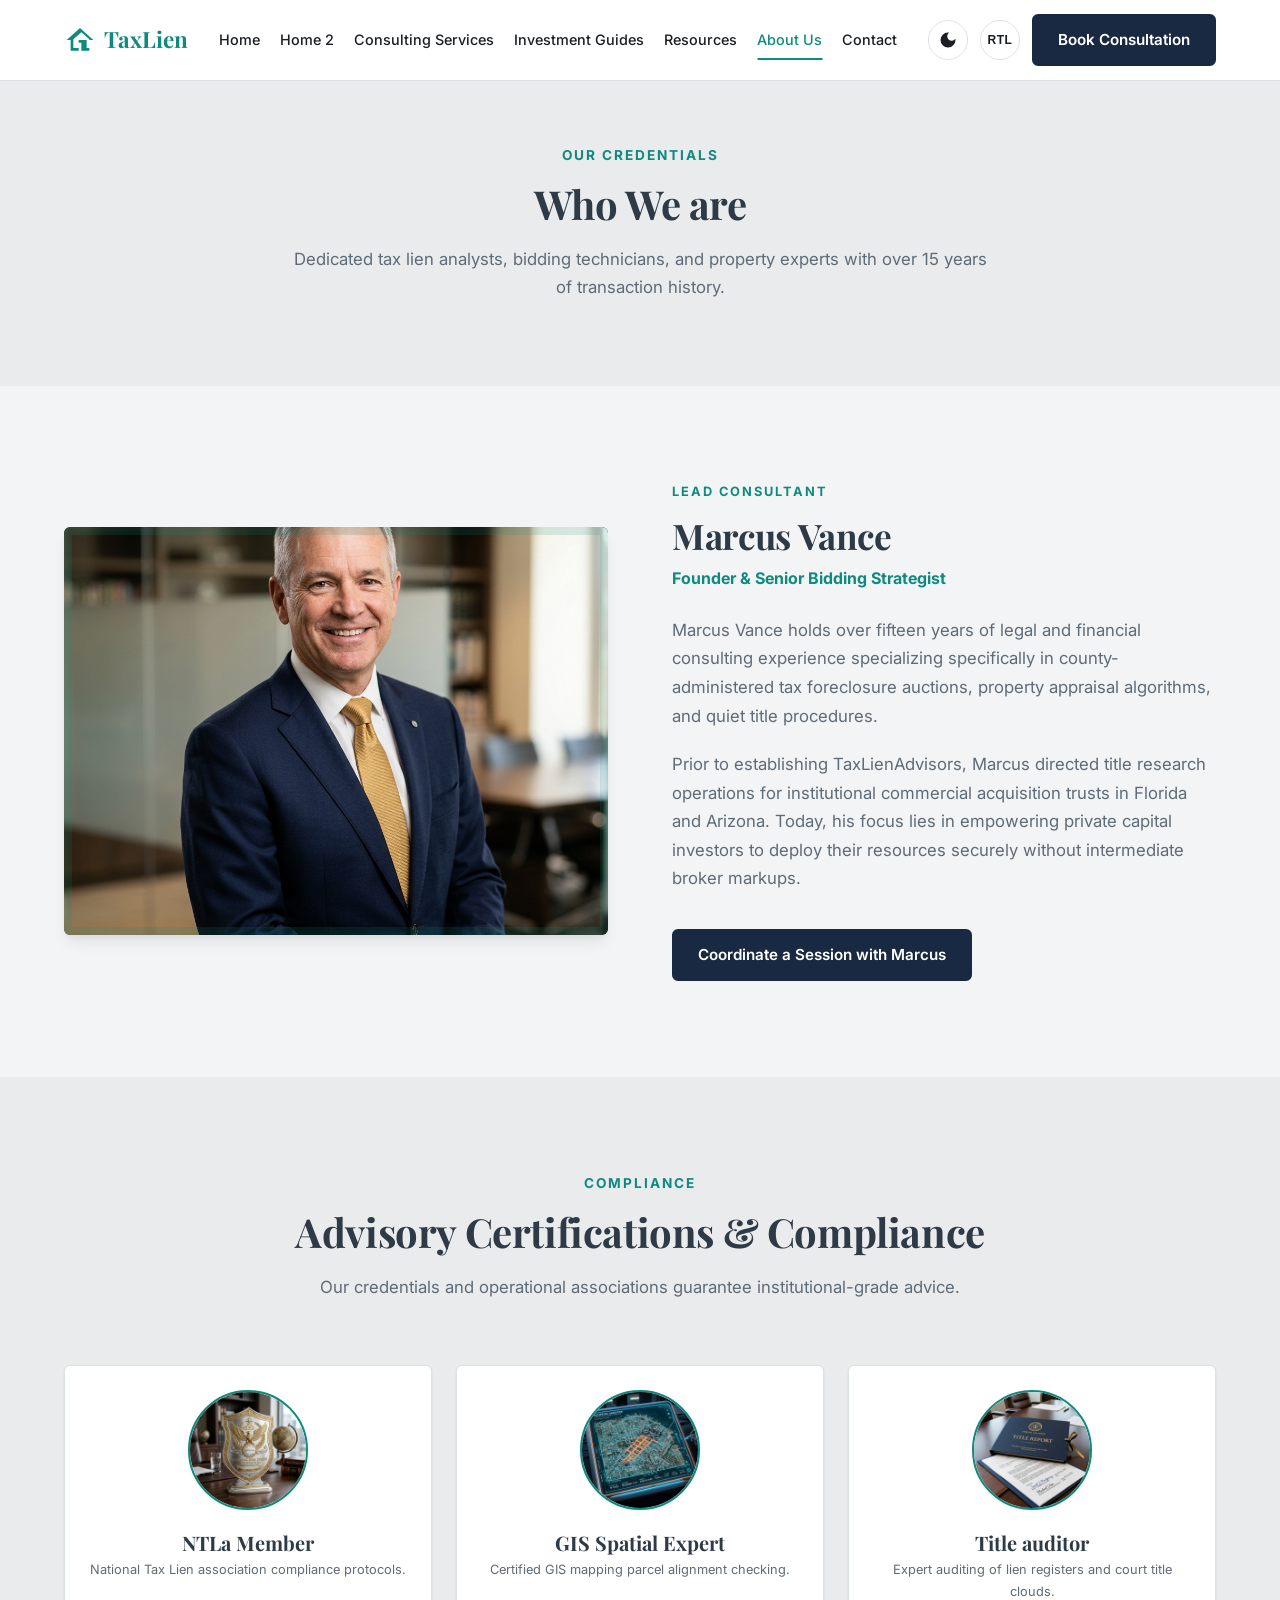
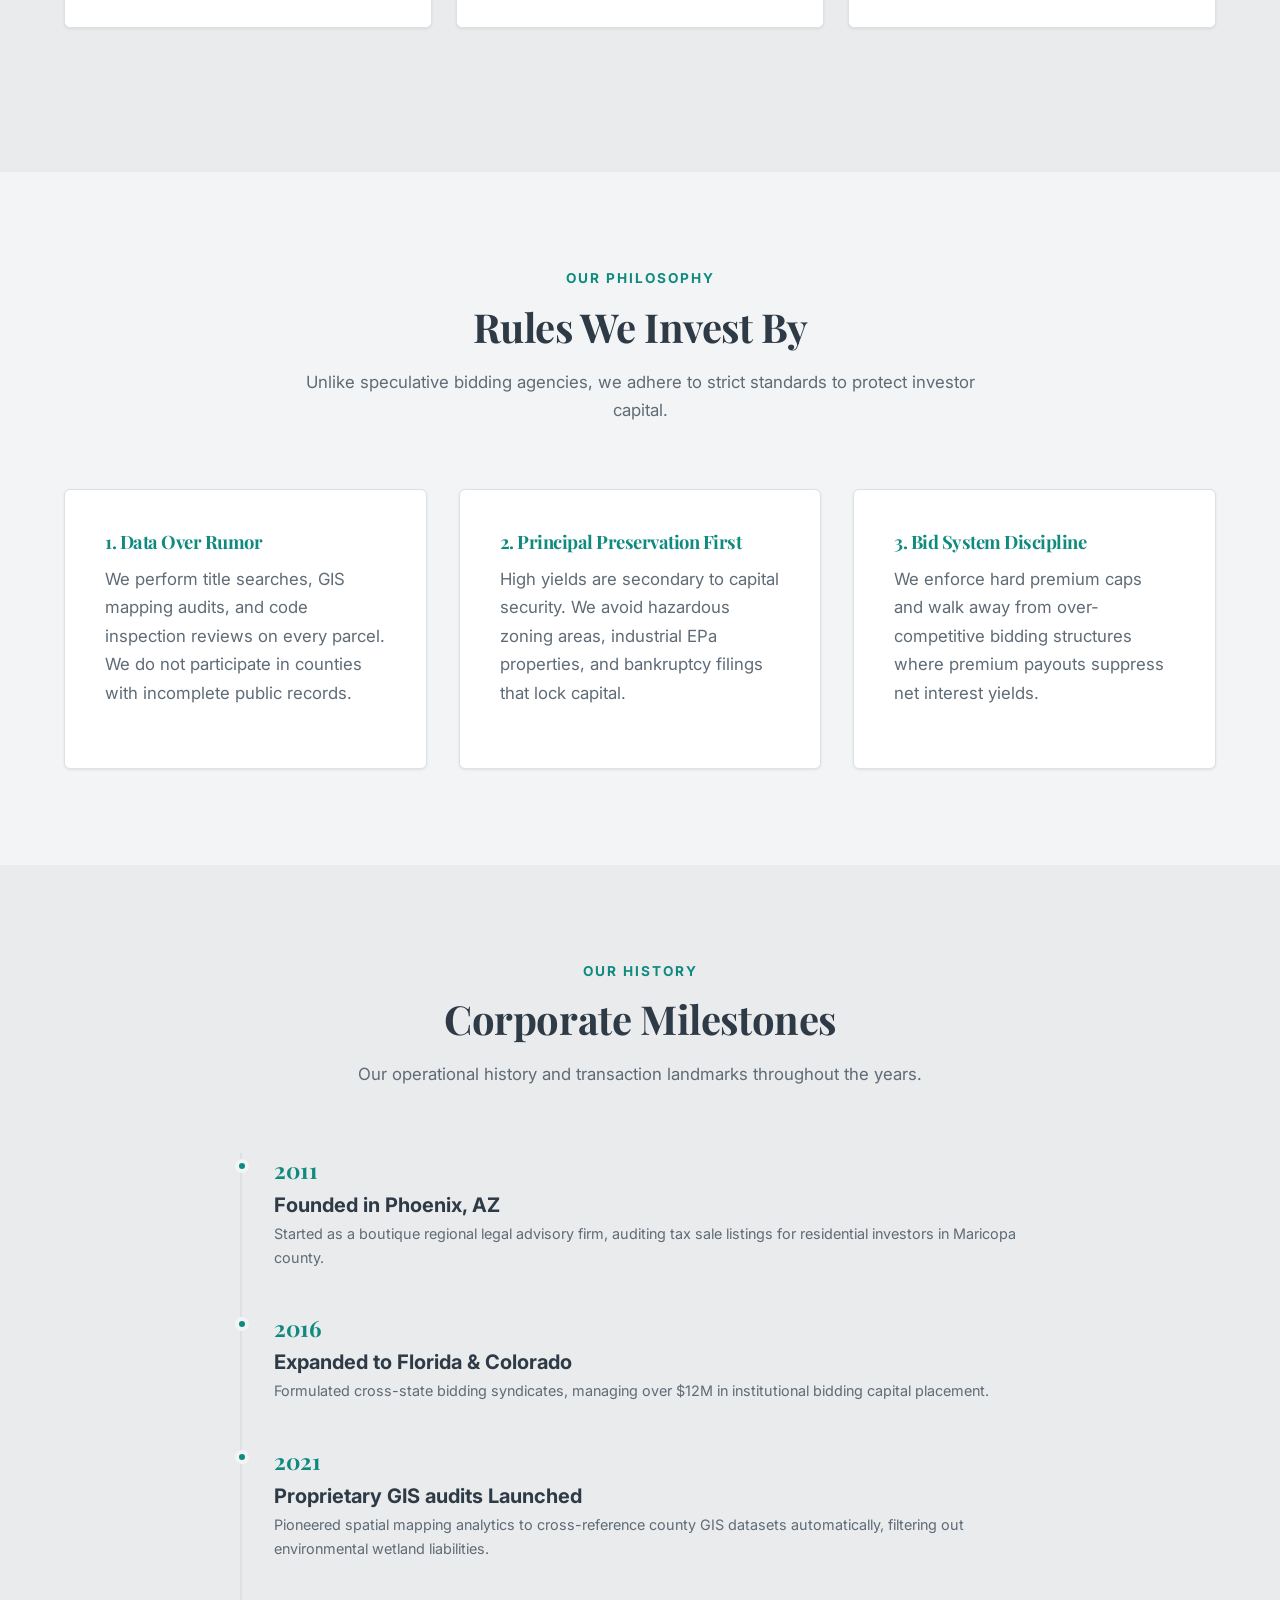
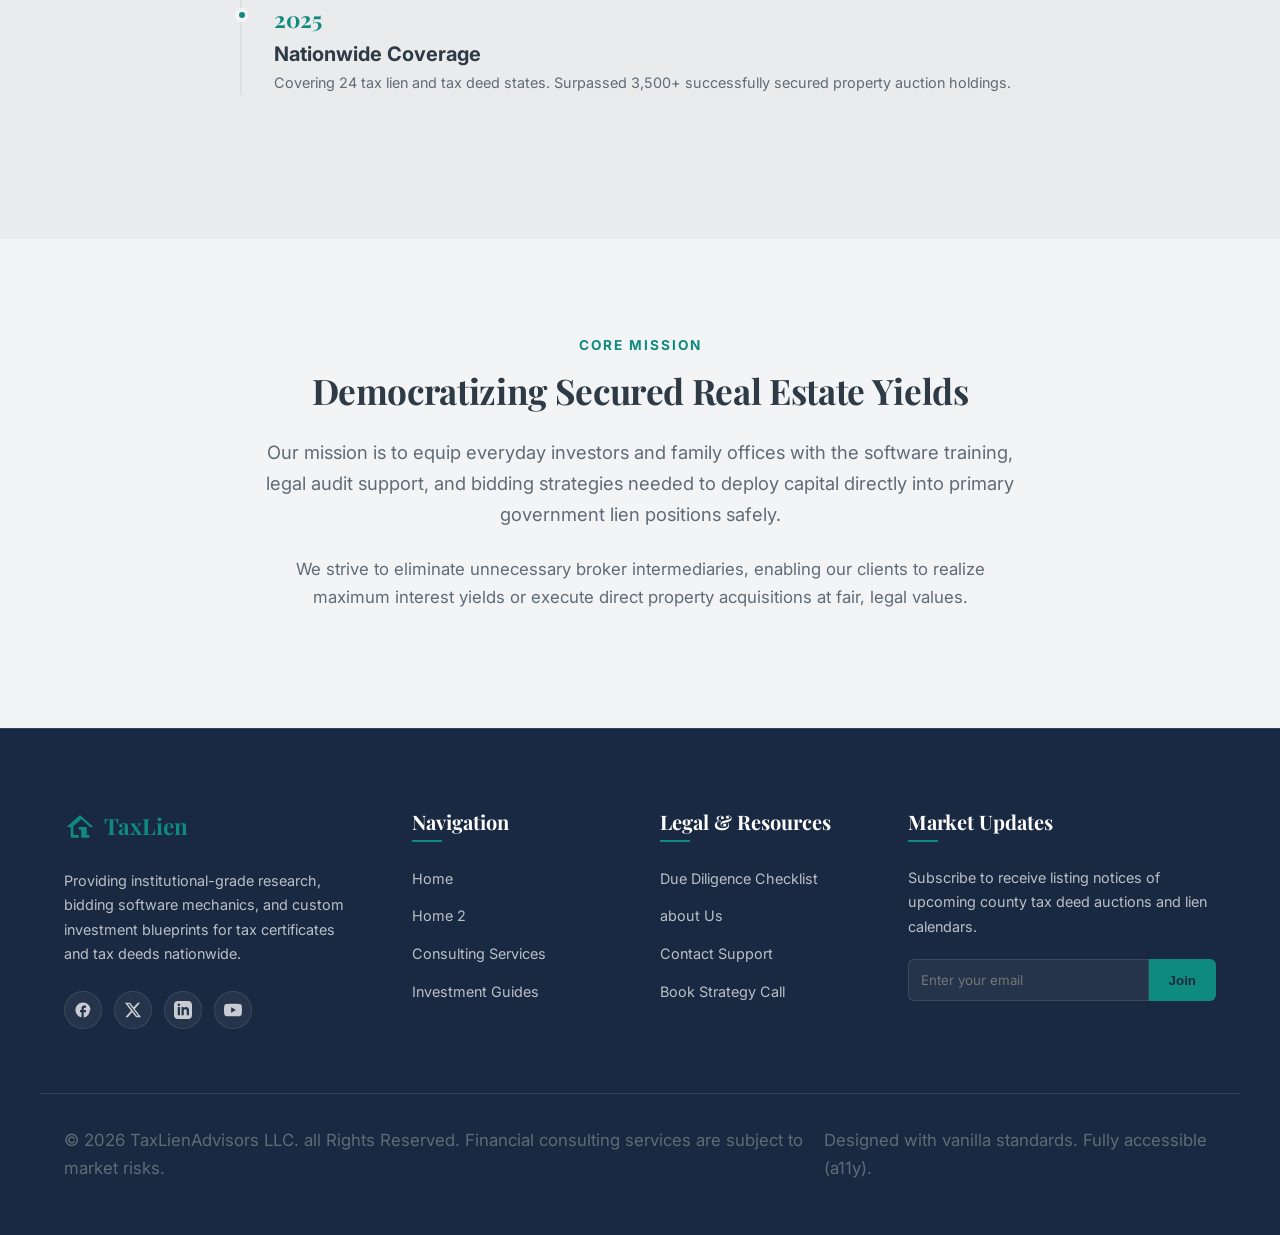
==== commit e705b6d4: "commite the A" ====
--- a/about.html
+++ b/about.html
@@ -193,7 +193,7 @@
             <div class="container">
                 <div class="section-header animated">
                     <span class="section-tag">Compliance</span>
-                    <h2 class="section-title">advisory Certifications & Compliance</h2>
+                    <h2 class="section-title">Advisory Certifications & Compliance</h2>
                     <p style="margin-bottom: 0;">Our credentials and operational associations guarantee institutional-grade advice.</p>
                 </div>
                 
